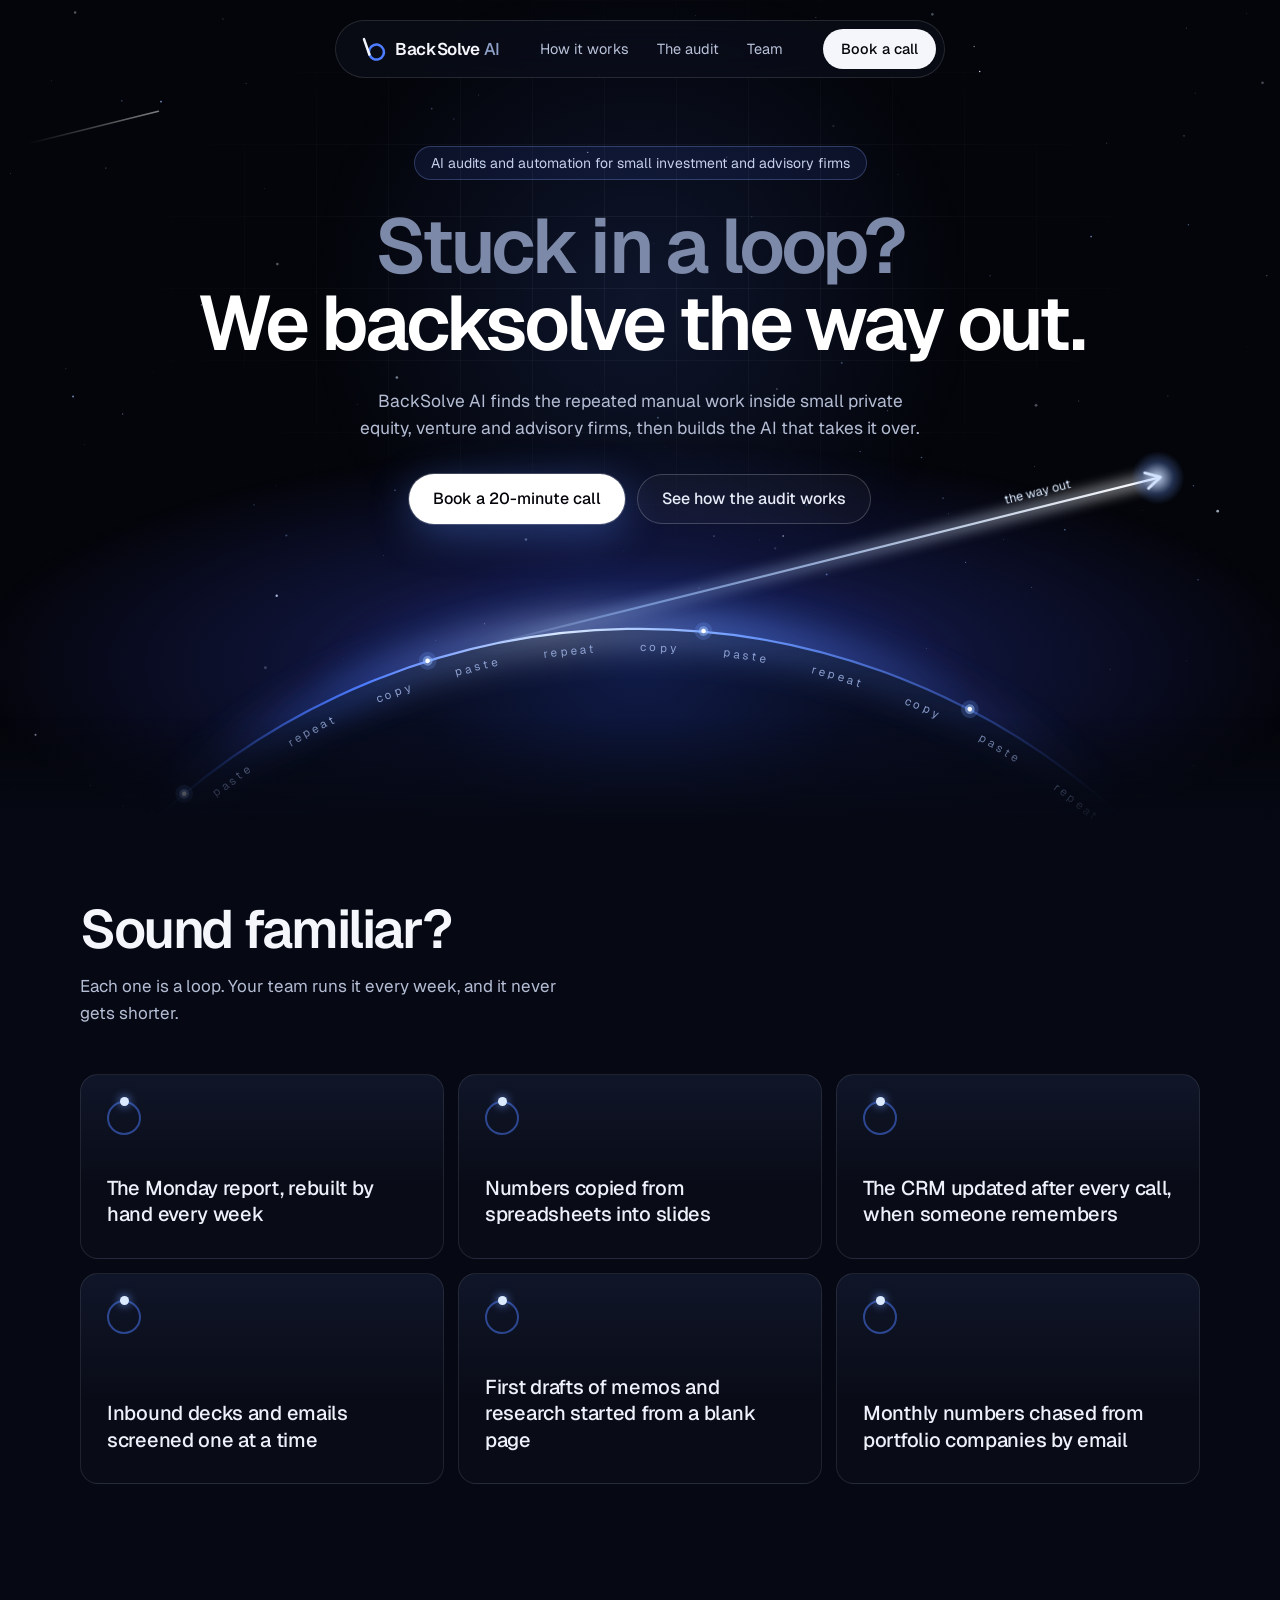
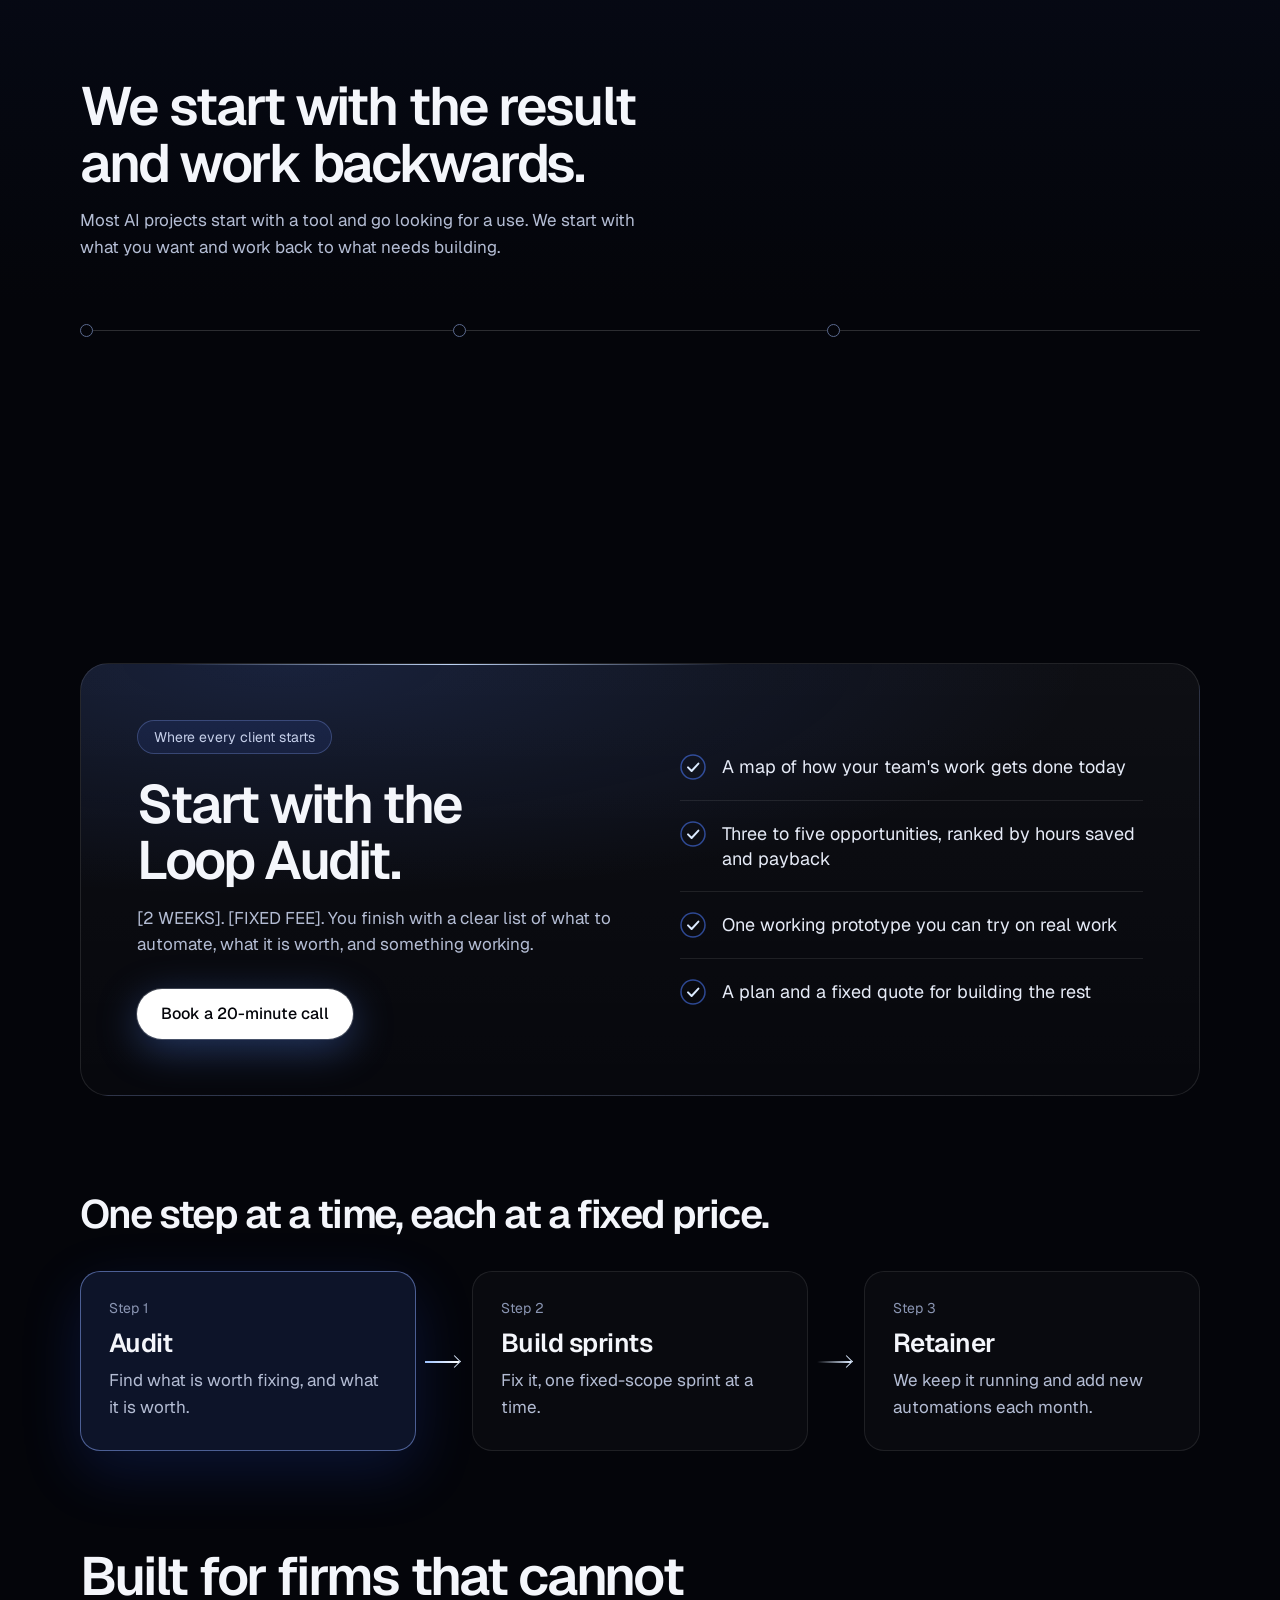
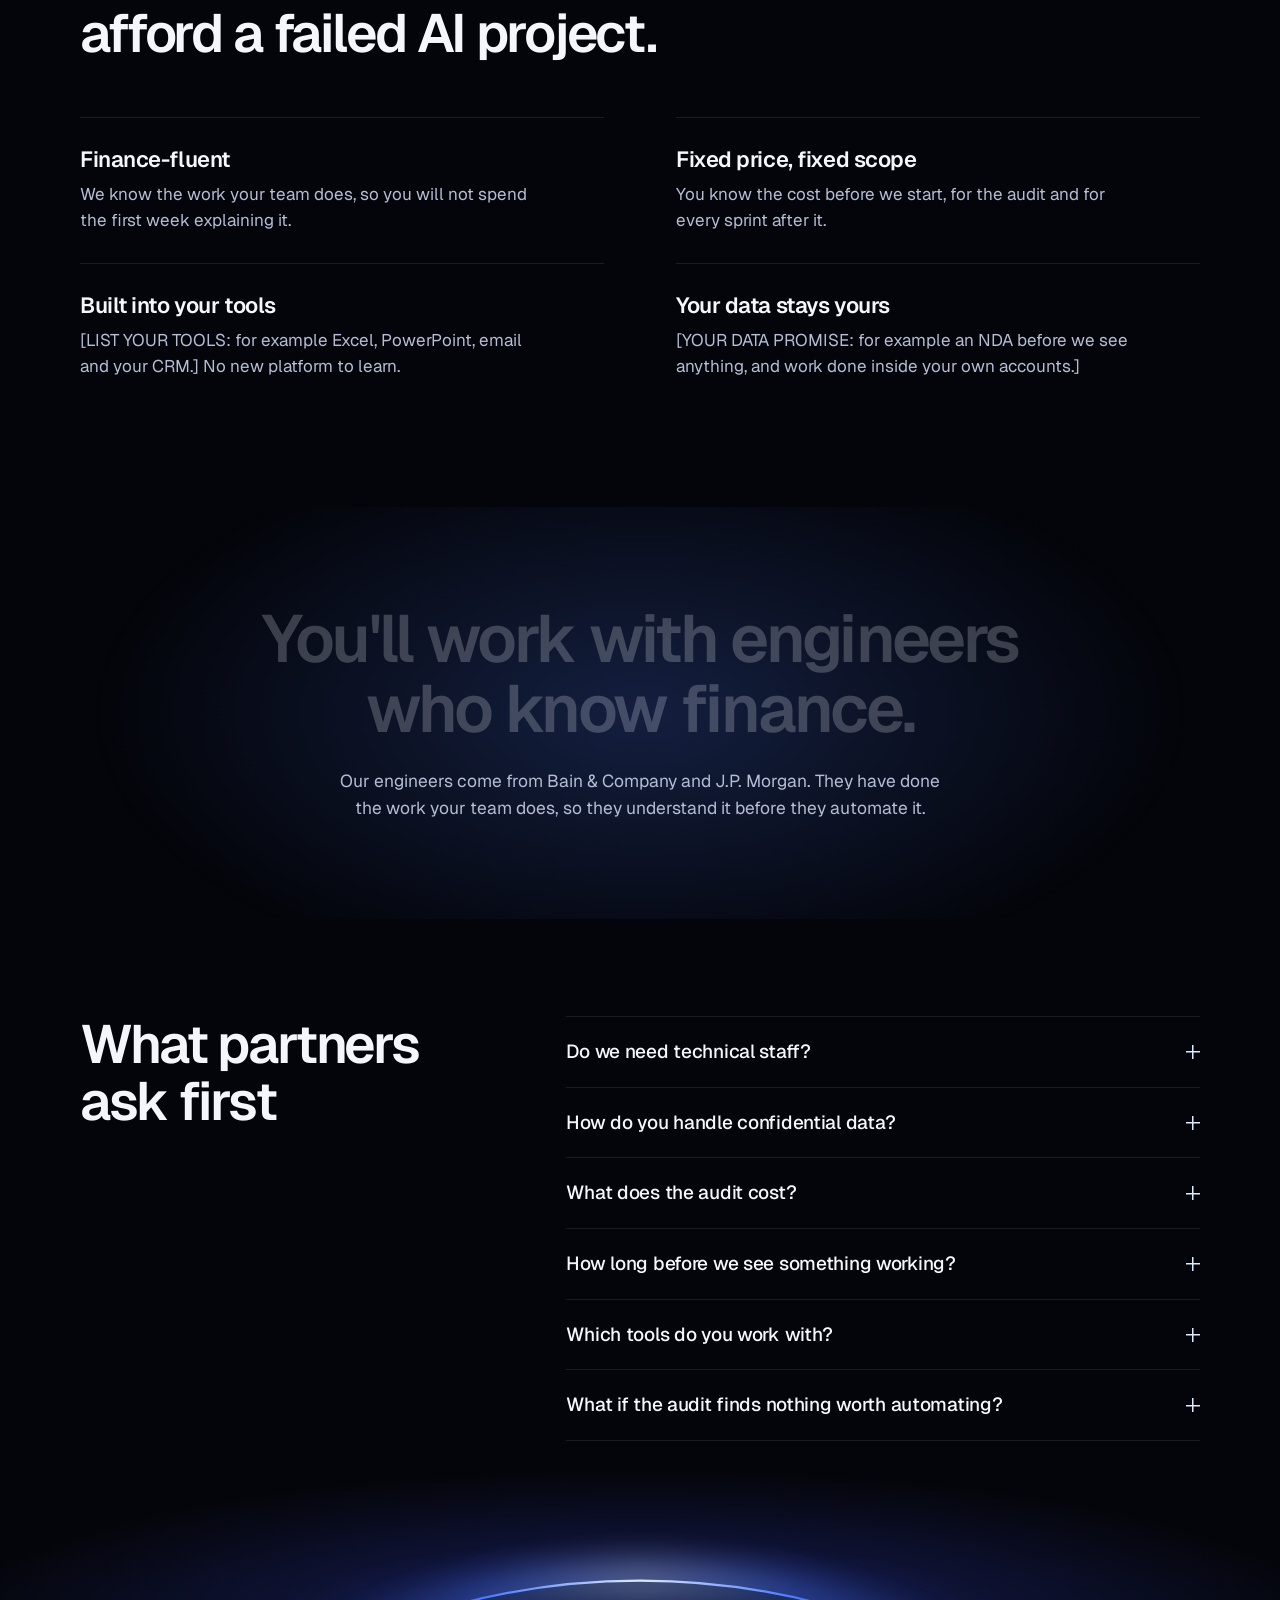
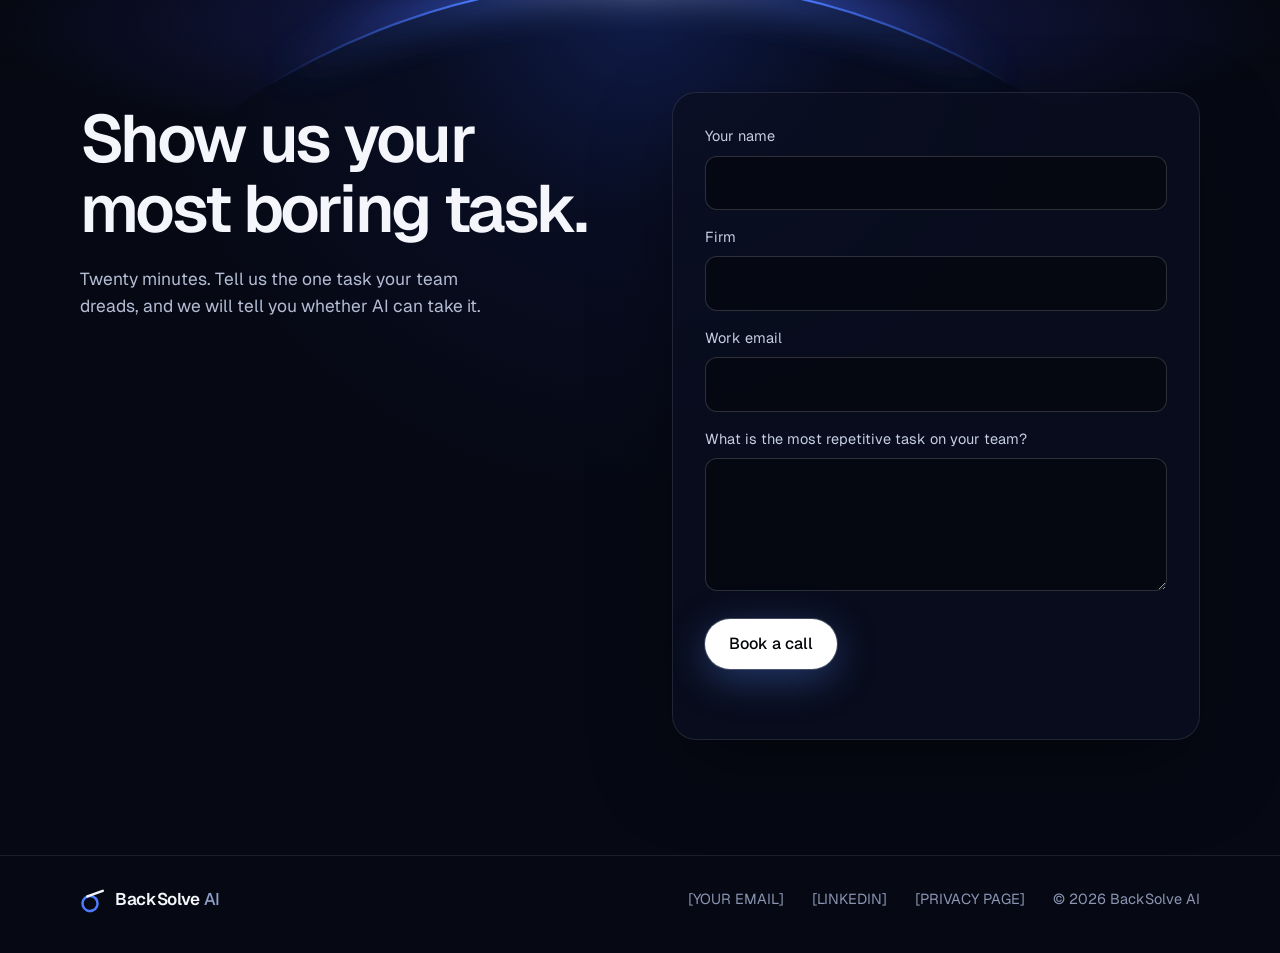
==== index.html @ b3a012b0 "Prepare the site for GitHub Pages - Add .nojekyll so Pages serves the files as they are - Add a noin" ====
<!doctype html>
<html lang="en">
<head>
  <meta charset="utf-8">
  <meta name="viewport" content="width=device-width, initial-scale=1">
  <title>BackSolve AI | AI audits and automation for investment and advisory firms</title>
  <meta name="description" content="BackSolve AI finds the repeated manual work inside small private equity, venture and advisory firms, then builds the AI that takes it over.">
  <meta name="theme-color" content="#04050A">
  <!-- TODO: remove this line at launch. It keeps search engines away while the site still has placeholders. -->
  <meta name="robots" content="noindex">
  <meta property="og:type" content="website">
  <meta property="og:title" content="BackSolve AI">
  <meta property="og:description" content="Stuck in a loop? We backsolve the way out.">
  <link rel="icon" href="assets/favicon.svg" type="image/svg+xml">
  <link rel="preconnect" href="https://fonts.googleapis.com">
  <link rel="preconnect" href="https://fonts.gstatic.com" crossorigin>
  <link href="https://fonts.googleapis.com/css2?family=Geist:wght@400;500;600&display=swap" rel="stylesheet">
  <link rel="stylesheet" href="css/styles.css">
  <script>document.documentElement.classList.add('js');</script>
</head>
<body>
  <a class="skip-link" href="#main">Skip to content</a>

  <div class="progress" aria-hidden="true"><div class="progress__bar" id="progress-bar"></div></div>

  <header class="site-header" id="site-header">
    <nav class="nav" aria-label="Main">
      <a class="brand" href="#top" aria-label="BackSolve AI, back to top">
        <svg class="brand__mark" viewBox="14 8 104 104" width="24" height="24" fill="none" aria-hidden="true" focusable="false"><circle class="brand__ring" pathLength="1" cx="54" cy="74" r="30" stroke-width="10" transform="rotate(-110 54 74)"/><path class="brand__beam" pathLength="1" d="M43.7 45.8 105 23.5" stroke="currentColor" stroke-width="10" stroke-linecap="round"/></svg>
        <span class="brand__name">BackSolve <span class="brand__ai">AI</span></span>
      </a>
      <div class="nav__links">
        <a href="#how">How it works</a>
        <a href="#audit">The audit</a>
        <a href="#team">Team</a>
      </div>
      <a class="nav__cta" href="#book" data-book>Book a call</a>
    </nav>
  </header>

  <main id="main">
    <!-- Hero -->
    <section class="hero" id="top">
      <div class="hero__grid" aria-hidden="true"></div>
      <div class="hero__spot" aria-hidden="true"></div>

      <div class="hero__copy">
        <p class="tag" style="--i:0">AI audits and automation for small investment and advisory firms</p>
        <h1 class="hero__title" style="--i:1">
          <span class="hero__q"><span class="word" style="--w:0"><span class="word__in">Stuck</span></span> <span class="word" style="--w:1"><span class="word__in">in</span></span> <span class="word" style="--w:2"><span class="word__in">a</span></span> <span class="word" style="--w:3"><span class="word__in">loop?</span></span></span>
          <span class="hero__a"><span class="word" style="--w:6"><span class="word__in">We</span></span> <span class="word" style="--w:7"><span class="word__in">backsolve</span></span> <span class="word" style="--w:8"><span class="word__in">the</span></span> <span class="word" style="--w:9"><span class="word__in">way</span></span> <span class="word" style="--w:10"><span class="word__in">out.</span></span></span>
        </h1>
        <p class="lede" style="--i:2">BackSolve AI finds the repeated manual work inside small private equity, venture and advisory firms, then builds the AI that takes it over.</p>
        <div class="cta" style="--i:3">
          <a class="btn btn--light" href="#book" data-book>Book a 20-minute call</a>
          <a class="btn btn--ghost" href="#audit">See how the audit works</a>
        </div>
      </div>

      <!-- The loop (a ring of "copy, paste, repeat") and the way out (the beam).
           All coordinates share one space: ring centre 720,1480, radius 800. -->
      <div class="orbit" id="orbit" aria-hidden="true">
        <svg class="orbit__base" viewBox="0 480 1440 420" focusable="false">
          <defs>
            <radialGradient id="o-planet" cx="720" cy="700" r="560" gradientUnits="userSpaceOnUse">
              <stop offset="0" stop-color="#101C4A"/>
              <stop offset="0.45" stop-color="#080D22"/>
              <stop offset="1" stop-color="#060914"/>
            </radialGradient>
            <linearGradient id="o-rim" x1="169" y1="0" x2="1271" y2="0" gradientUnits="userSpaceOnUse">
              <stop offset="0" stop-color="#3D6BFF" stop-opacity="0"/>
              <stop offset="0.22" stop-color="#4D7CFF"/>
              <stop offset="0.42" stop-color="#DCEBFF"/>
              <stop offset="0.6" stop-color="#6E9BFF"/>
              <stop offset="1" stop-color="#3D6BFF" stop-opacity="0"/>
            </linearGradient>
            <radialGradient id="o-haze" cx="0.5" cy="0.5" r="0.5">
              <stop offset="0" stop-color="#3F6BFF" stop-opacity="0.55"/>
              <stop offset="0.5" stop-color="#3F52FF" stop-opacity="0.18"/>
              <stop offset="1" stop-color="#3F52FF" stop-opacity="0"/>
            </radialGradient>
            <filter id="o-b22" x="-20%" y="-20%" width="140%" height="140%"><feGaussianBlur stdDeviation="22"/></filter>
          </defs>
          <ellipse cx="720" cy="720" rx="760" ry="250" fill="url(#o-haze)"/>
          <circle cx="720" cy="1480" r="800" fill="url(#o-planet)"/>
          <circle cx="720" cy="1480" r="800" fill="none" stroke="url(#o-rim)" stroke-width="16" filter="url(#o-b22)" opacity="0.9"/>
          <circle cx="720" cy="1480" r="800" fill="none" stroke="url(#o-rim)" stroke-width="2.5"/>
        </svg>

        <svg class="orbit__spin" viewBox="-96 664 1632 1632" focusable="false">
          <defs><path id="o-words" d="M720 706a774 774 0 1 1-0.01 0"/></defs>
          <text class="orbit__words" font-size="13" letter-spacing="3.4"><textPath href="#o-words" textLength="4863" lengthAdjust="spacing">copy&#160;&#160;&#160;&#160;&#160;&#160;&#160;paste&#160;&#160;&#160;&#160;&#160;&#160;&#160;repeat&#160;&#160;&#160;&#160;&#160;&#160;&#160;copy&#160;&#160;&#160;&#160;&#160;&#160;&#160;paste&#160;&#160;&#160;&#160;&#160;&#160;&#160;repeat&#160;&#160;&#160;&#160;&#160;&#160;&#160;copy&#160;&#160;&#160;&#160;&#160;&#160;&#160;paste&#160;&#160;&#160;&#160;&#160;&#160;&#160;repeat&#160;&#160;&#160;&#160;&#160;&#160;&#160;copy&#160;&#160;&#160;&#160;&#160;&#160;&#160;paste&#160;&#160;&#160;&#160;&#160;&#160;&#160;repeat&#160;&#160;&#160;&#160;&#160;&#160;&#160;copy&#160;&#160;&#160;&#160;&#160;&#160;&#160;paste&#160;&#160;&#160;&#160;&#160;&#160;&#160;repeat&#160;&#160;&#160;&#160;&#160;&#160;&#160;copy&#160;&#160;&#160;&#160;&#160;&#160;&#160;paste&#160;&#160;&#160;&#160;&#160;&#160;&#160;repeat&#160;&#160;&#160;&#160;&#160;&#160;&#160;copy&#160;&#160;&#160;&#160;&#160;&#160;&#160;paste&#160;&#160;&#160;&#160;&#160;&#160;&#160;repeat&#160;&#160;&#160;&#160;&#160;&#160;&#160;copy&#160;&#160;&#160;&#160;&#160;&#160;&#160;paste&#160;&#160;&#160;&#160;&#160;&#160;&#160;repeat&#160;&#160;&#160;&#160;&#160;&#160;&#160;copy&#160;&#160;&#160;&#160;&#160;&#160;&#160;paste&#160;&#160;&#160;&#160;&#160;&#160;&#160;repeat&#160;&#160;&#160;&#160;&#160;&#160;&#160;copy&#160;&#160;&#160;&#160;&#160;&#160;&#160;paste&#160;&#160;&#160;&#160;&#160;&#160;&#160;repeat&#160;&#160;&#160;&#160;&#160;&#160;&#160;copy&#160;&#160;&#160;&#160;&#160;&#160;&#160;paste&#160;&#160;&#160;&#160;&#160;&#160;&#160;repeat&#160;&#160;&#160;&#160;&#160;&#160;&#160;copy&#160;&#160;&#160;&#160;&#160;&#160;&#160;paste&#160;&#160;&#160;&#160;&#160;&#160;&#160;repeat&#160;&#160;&#160;&#160;&#160;&#160;&#160;copy&#160;&#160;&#160;&#160;&#160;&#160;&#160;paste&#160;&#160;&#160;&#160;&#160;&#160;&#160;repeat&#160;&#160;&#160;&#160;&#160;&#160;&#160;copy&#160;&#160;&#160;&#160;&#160;&#160;&#160;paste&#160;&#160;&#160;&#160;&#160;&#160;&#160;repeat&#160;&#160;&#160;&#160;&#160;&#160;&#160;copy&#160;&#160;&#160;&#160;&#160;&#160;&#160;paste&#160;&#160;&#160;&#160;&#160;&#160;&#160;repeat&#160;&#160;&#160;&#160;&#160;&#160;&#160;copy&#160;&#160;&#160;&#160;&#160;&#160;&#160;paste&#160;&#160;&#160;&#160;&#160;&#160;&#160;repeat&#160;&#160;&#160;&#160;&#160;&#160;&#160;</textPath></text>
          <g class="orbit__beads">
            <g transform="rotate(-17.4 720 1480)"><circle cx="720" cy="680" r="10" fill="#6E9BFF" fill-opacity="0.22"/><circle cx="720" cy="680" r="5.5" fill="#9CC2FF" fill-opacity="0.5"/><circle cx="720" cy="680" r="2.6" fill="#FFFFFF"/></g>
            <g transform="rotate(5.1 720 1480)"><circle cx="720" cy="680" r="10" fill="#6E9BFF" fill-opacity="0.22"/><circle cx="720" cy="680" r="5.5" fill="#9CC2FF" fill-opacity="0.5"/><circle cx="720" cy="680" r="2.6" fill="#FFFFFF"/></g>
            <g transform="rotate(27.6 720 1480)"><circle cx="720" cy="680" r="10" fill="#6E9BFF" fill-opacity="0.22"/><circle cx="720" cy="680" r="5.5" fill="#9CC2FF" fill-opacity="0.5"/><circle cx="720" cy="680" r="2.6" fill="#FFFFFF"/></g>
            <g transform="rotate(50.1 720 1480)"><circle cx="720" cy="680" r="10" fill="#6E9BFF" fill-opacity="0.22"/><circle cx="720" cy="680" r="5.5" fill="#9CC2FF" fill-opacity="0.5"/><circle cx="720" cy="680" r="2.6" fill="#FFFFFF"/></g>
            <g transform="rotate(72.6 720 1480)"><circle cx="720" cy="680" r="10" fill="#6E9BFF" fill-opacity="0.22"/><circle cx="720" cy="680" r="5.5" fill="#9CC2FF" fill-opacity="0.5"/><circle cx="720" cy="680" r="2.6" fill="#FFFFFF"/></g>
            <g transform="rotate(95.1 720 1480)"><circle cx="720" cy="680" r="10" fill="#6E9BFF" fill-opacity="0.22"/><circle cx="720" cy="680" r="5.5" fill="#9CC2FF" fill-opacity="0.5"/><circle cx="720" cy="680" r="2.6" fill="#FFFFFF"/></g>
            <g transform="rotate(117.6 720 1480)"><circle cx="720" cy="680" r="10" fill="#6E9BFF" fill-opacity="0.22"/><circle cx="720" cy="680" r="5.5" fill="#9CC2FF" fill-opacity="0.5"/><circle cx="720" cy="680" r="2.6" fill="#FFFFFF"/></g>
            <g transform="rotate(140.1 720 1480)"><circle cx="720" cy="680" r="10" fill="#6E9BFF" fill-opacity="0.22"/><circle cx="720" cy="680" r="5.5" fill="#9CC2FF" fill-opacity="0.5"/><circle cx="720" cy="680" r="2.6" fill="#FFFFFF"/></g>
            <g transform="rotate(162.6 720 1480)"><circle cx="720" cy="680" r="10" fill="#6E9BFF" fill-opacity="0.22"/><circle cx="720" cy="680" r="5.5" fill="#9CC2FF" fill-opacity="0.5"/><circle cx="720" cy="680" r="2.6" fill="#FFFFFF"/></g>
            <g transform="rotate(185.1 720 1480)"><circle cx="720" cy="680" r="10" fill="#6E9BFF" fill-opacity="0.22"/><circle cx="720" cy="680" r="5.5" fill="#9CC2FF" fill-opacity="0.5"/><circle cx="720" cy="680" r="2.6" fill="#FFFFFF"/></g>
            <g transform="rotate(207.6 720 1480)"><circle cx="720" cy="680" r="10" fill="#6E9BFF" fill-opacity="0.22"/><circle cx="720" cy="680" r="5.5" fill="#9CC2FF" fill-opacity="0.5"/><circle cx="720" cy="680" r="2.6" fill="#FFFFFF"/></g>
            <g transform="rotate(230.1 720 1480)"><circle cx="720" cy="680" r="10" fill="#6E9BFF" fill-opacity="0.22"/><circle cx="720" cy="680" r="5.5" fill="#9CC2FF" fill-opacity="0.5"/><circle cx="720" cy="680" r="2.6" fill="#FFFFFF"/></g>
            <g transform="rotate(252.6 720 1480)"><circle cx="720" cy="680" r="10" fill="#6E9BFF" fill-opacity="0.22"/><circle cx="720" cy="680" r="5.5" fill="#9CC2FF" fill-opacity="0.5"/><circle cx="720" cy="680" r="2.6" fill="#FFFFFF"/></g>
            <g transform="rotate(275.1 720 1480)"><circle cx="720" cy="680" r="10" fill="#6E9BFF" fill-opacity="0.22"/><circle cx="720" cy="680" r="5.5" fill="#9CC2FF" fill-opacity="0.5"/><circle cx="720" cy="680" r="2.6" fill="#FFFFFF"/></g>
            <g transform="rotate(297.6 720 1480)"><circle cx="720" cy="680" r="10" fill="#6E9BFF" fill-opacity="0.22"/><circle cx="720" cy="680" r="5.5" fill="#9CC2FF" fill-opacity="0.5"/><circle cx="720" cy="680" r="2.6" fill="#FFFFFF"/></g>
            <g transform="rotate(320.1 720 1480)"><circle cx="720" cy="680" r="10" fill="#6E9BFF" fill-opacity="0.22"/><circle cx="720" cy="680" r="5.5" fill="#9CC2FF" fill-opacity="0.5"/><circle cx="720" cy="680" r="2.6" fill="#FFFFFF"/></g>
          </g>
        </svg>

        <svg class="orbit__top" viewBox="0 480 1440 420" focusable="false">
          <defs>
            <linearGradient id="o-beam" x1="526.5" y1="703.8" x2="1302.5" y2="510.2" gradientUnits="userSpaceOnUse">
              <stop offset="0" stop-color="#BFDCFF" stop-opacity="0"/>
              <stop offset="0.25" stop-color="#9CC2FF" stop-opacity="0.55"/>
              <stop offset="1" stop-color="#FFFFFF"/>
            </linearGradient>
            <linearGradient id="o-fade" x1="0" y1="780" x2="0" y2="900" gradientUnits="userSpaceOnUse">
              <stop offset="0" stop-color="#060914" stop-opacity="0"/>
              <stop offset="1" stop-color="#060914"/>
            </linearGradient>
            <filter id="o-b8" x="-10%" y="-60%" width="120%" height="220%"><feGaussianBlur stdDeviation="8"/></filter>
          </defs>
          <line class="orbit__beam" pathLength="100" x1="526.5" y1="703.8" x2="1302.5" y2="510.2" stroke="url(#o-beam)" stroke-width="9" filter="url(#o-b8)" opacity="0.8"/>
          <line class="orbit__beam" pathLength="100" x1="526.5" y1="703.8" x2="1302.5" y2="510.2" stroke="url(#o-beam)" stroke-width="2.5" stroke-linecap="round"/>
          <g class="orbit__head" transform="translate(1302.5 510.2) rotate(-14)">
            <path d="M-13 -9 L3 0 L-13 9" fill="none" stroke="#FFFFFF" stroke-width="3" stroke-linecap="round" stroke-linejoin="round"/>
          </g>
          <text class="orbit__label" transform="translate(1168 531) rotate(-14)" font-size="14" text-anchor="middle">the way out</text>
          <rect x="-2000" y="780" width="5440" height="121" fill="url(#o-fade)"/>
        </svg>

        <div class="orbit__flare"></div>
        <div class="orbit__spark"></div>
      </div>
    </section>

    <!-- The loops -->
    <section class="section loops" id="loops">
      <div class="wrap">
        <div data-reveal>
          <h2 class="h2">Sound familiar?</h2>
          <p class="sub">Each one is a loop. Your team runs it every week, and it never gets shorter.</p>
        </div>
        <ul class="cards" data-stagger>
          <li class="card"><span class="loopicon" aria-hidden="true"></span><p>The Monday report, rebuilt by hand every week</p></li>
          <li class="card"><span class="loopicon" aria-hidden="true"></span><p>Numbers copied from spreadsheets into slides</p></li>
          <li class="card"><span class="loopicon" aria-hidden="true"></span><p>The CRM updated after every call, when someone remembers</p></li>
          <li class="card"><span class="loopicon" aria-hidden="true"></span><p>Inbound decks and emails screened one at a time</p></li>
          <li class="card"><span class="loopicon" aria-hidden="true"></span><p>First drafts of memos and research started from a blank page</p></li>
          <li class="card"><span class="loopicon" aria-hidden="true"></span><p>Monthly numbers chased from portfolio companies by email</p></li>
        </ul>
      </div>
    </section>

    <!-- How we backsolve -->
    <section class="section how" id="how">
      <div class="wrap">
        <div data-reveal>
          <h2 class="h2 h2--wide">We start with the result and work backwards.</h2>
          <p class="sub">Most AI projects start with a tool and go looking for a use. We start with what you want and work back to what needs building.</p>
        </div>
        <ol class="track" data-track>
          <li class="track__step" style="--i:0">
            <span class="track__node" aria-hidden="true"></span>
            <span class="track__num" aria-hidden="true">1</span>
            <h3 class="h3">Name the result</h3>
            <p>Tell us what done looks like. For example: reports out by 9am Monday, and nobody touched them.</p>
          </li>
          <li class="track__step" style="--i:1">
            <span class="track__node" aria-hidden="true"></span>
            <span class="track__num" aria-hidden="true">2</span>
            <h3 class="h3">Find the loops</h3>
            <p>We map how the work gets done today and rank where AI saves the most time.</p>
          </li>
          <li class="track__step" style="--i:2">
            <span class="track__node" aria-hidden="true"></span>
            <span class="track__num" aria-hidden="true">3</span>
            <h3 class="h3">Build the way out</h3>
            <p>We build it in short, fixed-scope sprints, inside the tools you already use.</p>
          </li>
        </ol>
      </div>
    </section>

    <!-- The Loop Audit -->
    <section class="section audit" id="audit">
      <div class="wrap">
        <div class="panel" data-reveal>
          <div class="panel__main">
            <p class="tag">Where every client starts</p>
            <h2 class="h2">Start with the Loop Audit.</h2>
            <!-- TODO: replace the bracketed items with your real audit length and price -->
            <p class="sub">[2 WEEKS]. [FIXED FEE]. You finish with a clear list of what to automate, what it is worth, and something working.</p>
            <a class="btn btn--light" href="#book" data-book>Book a 20-minute call</a>
          </div>
          <ul class="checklist" data-stagger>
            <li><svg viewBox="0 0 26 26" fill="none" aria-hidden="true"><circle cx="13" cy="13" r="12" stroke="#4D7CFF" stroke-opacity="0.55" stroke-width="1.5"/><path pathLength="1" d="M8 13.4 11.6 17 18.4 9.6" stroke="#DCEBFF" stroke-width="2" stroke-linecap="round" stroke-linejoin="round"/></svg><span>A map of how your team's work gets done today</span></li>
            <li><svg viewBox="0 0 26 26" fill="none" aria-hidden="true"><circle cx="13" cy="13" r="12" stroke="#4D7CFF" stroke-opacity="0.55" stroke-width="1.5"/><path pathLength="1" d="M8 13.4 11.6 17 18.4 9.6" stroke="#DCEBFF" stroke-width="2" stroke-linecap="round" stroke-linejoin="round"/></svg><span>Three to five opportunities, ranked by hours saved and payback</span></li>
            <li><svg viewBox="0 0 26 26" fill="none" aria-hidden="true"><circle cx="13" cy="13" r="12" stroke="#4D7CFF" stroke-opacity="0.55" stroke-width="1.5"/><path pathLength="1" d="M8 13.4 11.6 17 18.4 9.6" stroke="#DCEBFF" stroke-width="2" stroke-linecap="round" stroke-linejoin="round"/></svg><span>One working prototype you can try on real work</span></li>
            <li><svg viewBox="0 0 26 26" fill="none" aria-hidden="true"><circle cx="13" cy="13" r="12" stroke="#4D7CFF" stroke-opacity="0.55" stroke-width="1.5"/><path pathLength="1" d="M8 13.4 11.6 17 18.4 9.6" stroke="#DCEBFF" stroke-width="2" stroke-linecap="round" stroke-linejoin="round"/></svg><span>A plan and a fixed quote for building the rest</span></li>
          </ul>
        </div>
      </div>
    </section>

    <!-- After the audit -->
    <section class="section after">
      <div class="wrap">
        <div data-reveal>
          <h2 class="h2 h2--small">One step at a time, each at a fixed price.</h2>
        </div>
        <ol class="path" data-stagger>
          <li class="path__item"><p class="path__step">Step 1</p><h3 class="h3">Audit</h3><p>Find what is worth fixing, and what it is worth.</p></li>
          <li class="path__item"><p class="path__step">Step 2</p><h3 class="h3">Build sprints</h3><p>Fix it, one fixed-scope sprint at a time.</p></li>
          <li class="path__item path__item--last"><p class="path__step">Step 3</p><h3 class="h3">Retainer</h3><p>We keep it running and add new automations each month.</p></li>
        </ol>
      </div>
    </section>

    <!-- Why BackSolve AI -->
    <section class="section why">
      <div class="wrap">
        <div data-reveal>
          <h2 class="h2 h2--wide">Built for firms that cannot afford a failed AI project.</h2>
        </div>
        <ul class="reasons" data-stagger>
          <li><h3 class="h3">Finance-fluent</h3><p>We know the work your team does, so you will not spend the first week explaining it.</p></li>
          <li><h3 class="h3">Fixed price, fixed scope</h3><p>You know the cost before we start, for the audit and for every sprint after it.</p></li>
          <!-- TODO: list the tools you really work in -->
          <li><h3 class="h3">Built into your tools</h3><p>[LIST YOUR TOOLS: for example Excel, PowerPoint, email and your CRM.] No new platform to learn.</p></li>
          <!-- TODO: only promise what you will actually do -->
          <li><h3 class="h3">Your data stays yours</h3><p>[YOUR DATA PROMISE: for example an NDA before we see anything, and work done inside your own accounts.]</p></li>
        </ul>
      </div>
    </section>

    <!-- Team -->
    <section class="section team" id="team">
      <div class="wrap team__inner" data-reveal>
        <h2 class="h2 h2--big">You'll work with engineers who know finance.</h2>
        <!-- Keep this line only if it is true of the people who will do the work -->
        <p class="lede">Our engineers come from Bain &amp; Company and J.P. Morgan. They have done the work your team does, so they understand it before they automate it.</p>
      </div>
    </section>

    <!-- FAQ -->
    <section class="section questions">
      <div class="wrap questions__grid">
        <div data-reveal>
          <h2 class="h2">What partners ask first</h2>
        </div>
        <div class="faq" data-stagger>
          <details class="faq__item">
            <summary>Do we need technical staff?</summary>
            <p>No. We work with the people who do the task today and build inside the tools they already use. During the audit we need about [TIME PER WEEK] from someone on your team.</p>
          </details>
          <details class="faq__item">
            <summary>How do you handle confidential data?</summary>
            <p>[YOUR DATA POLICY: say exactly what you sign, where the work is done, and what never leaves the client's systems.]</p>
          </details>
          <details class="faq__item">
            <summary>What does the audit cost?</summary>
            <p>A fixed fee of [YOUR PRICE], agreed before we start. Build sprints are quoted separately, also at a fixed price.</p>
          </details>
          <details class="faq__item">
            <summary>How long before we see something working?</summary>
            <p>The audit takes [2 WEEKS] and ends with a working prototype you can try on real work.</p>
          </details>
          <details class="faq__item">
            <summary>Which tools do you work with?</summary>
            <p>[LIST THE TOOLS YOU SUPPORT.]</p>
          </details>
          <details class="faq__item">
            <summary>What if the audit finds nothing worth automating?</summary>
            <p>Then we tell you so. You keep the workflow map and our reasoning, and you do not spend money building something that would not pay back.</p>
          </details>
        </div>
      </div>
    </section>

    <!-- Book a call -->
    <section class="book" id="book">
      <div class="horizon" aria-hidden="true">
        <svg viewBox="0 550 1440 270" focusable="false">
          <defs>
            <radialGradient id="h-planet" cx="720" cy="700" r="560" gradientUnits="userSpaceOnUse">
              <stop offset="0" stop-color="#101C4A"/>
              <stop offset="0.45" stop-color="#080D22"/>
              <stop offset="1" stop-color="#060914"/>
            </radialGradient>
            <linearGradient id="h-rim" x1="300" y1="0" x2="1140" y2="0" gradientUnits="userSpaceOnUse">
              <stop offset="0" stop-color="#3D6BFF" stop-opacity="0"/>
              <stop offset="0.3" stop-color="#4D7CFF"/>
              <stop offset="0.5" stop-color="#DCEBFF"/>
              <stop offset="0.7" stop-color="#4D7CFF"/>
              <stop offset="1" stop-color="#3D6BFF" stop-opacity="0"/>
            </linearGradient>
            <radialGradient id="h-haze" cx="0.5" cy="0.5" r="0.5">
              <stop offset="0" stop-color="#3F6BFF" stop-opacity="0.5"/>
              <stop offset="0.5" stop-color="#3F52FF" stop-opacity="0.16"/>
              <stop offset="1" stop-color="#3F52FF" stop-opacity="0"/>
            </radialGradient>
            <filter id="h-b22" x="-20%" y="-20%" width="140%" height="140%"><feGaussianBlur stdDeviation="22"/></filter>
          </defs>
          <ellipse cx="720" cy="715" rx="760" ry="160" fill="url(#h-haze)"/>
          <circle cx="720" cy="1480" r="800" fill="url(#h-planet)"/>
          <circle cx="720" cy="1480" r="800" fill="none" stroke="url(#h-rim)" stroke-width="16" filter="url(#h-b22)" opacity="0.9"/>
          <circle cx="720" cy="1480" r="800" fill="none" stroke="url(#h-rim)" stroke-width="2.5"/>
        </svg>
      </div>
      <div class="wrap split">
        <div data-reveal>
          <h2 class="h2 h2--big">Show us your most boring task.</h2>
          <p class="lede">Twenty minutes. Tell us the one task your team dreads, and we will tell you whether AI can take it.</p>
        </div>
        <form class="form" id="book-form" data-reveal novalidate>
          <div class="field">
            <label for="f-name">Your name</label>
            <input id="f-name" name="name" type="text" autocomplete="name" required>
          </div>
          <div class="field">
            <label for="f-firm">Firm</label>
            <input id="f-firm" name="firm" type="text" autocomplete="organization">
          </div>
          <div class="field">
            <label for="f-email">Work email</label>
            <input id="f-email" name="email" type="email" autocomplete="email" required>
          </div>
          <div class="field">
            <label for="f-task">What is the most repetitive task on your team?</label>
            <textarea id="f-task" name="task" rows="4"></textarea>
          </div>
          <button class="btn btn--light" type="submit">Book a call</button>
          <p class="form__status" id="form-status" role="status" aria-live="polite"></p>
        </form>
      </div>
    </section>
  </main>

  <footer class="site-footer">
    <div class="wrap site-footer__inner">
      <p class="brand">
        <svg class="brand__mark" viewBox="14 8 104 104" width="24" height="24" fill="none" aria-hidden="true" focusable="false"><circle class="brand__ring" pathLength="1" cx="54" cy="74" r="30" stroke-width="10" transform="rotate(-110 54 74)"/><path class="brand__beam" pathLength="1" d="M43.7 45.8 105 23.5" stroke="currentColor" stroke-width="10" stroke-linecap="round"/></svg>
        <span class="brand__name">BackSolve <span class="brand__ai">AI</span></span>
      </p>
      <!-- TODO: replace the bracketed items with real links -->
      <ul class="site-footer__links">
        <li>[YOUR EMAIL]</li>
        <li>[LINKEDIN]</li>
        <li>[PRIVACY PAGE]</li>
        <li>© <span id="year">2026</span> BackSolve AI</li>
      </ul>
    </div>
  </footer>

  <script src="js/main.js" defer></script>
</body>
</html>
---- css/styles.css ----
/* BackSolve AI — site styles ("Orbit" design)
   Tokens first, then base, components, sections, motion, responsive. */

:root {
  --bg: #04050A;            /* page: open space */
  --bg-deep: #060914;       /* inside the ring */
  --text: #F4F6FB;
  --body: #B4BDD4;
  --muted: #8A95B2;
  --dim: #7C89A8;           /* the question half of the headline */
  --line: rgba(255, 255, 255, 0.09);
  --line-strong: rgba(255, 255, 255, 0.16);
  --blue: #4D7CFF;
  --blue-soft: #6E9BFF;
  --sky: #9CC2FF;
  --ice: #DCEBFF;
  --font: 'Geist', 'Geist Sans', system-ui, -apple-system, 'Segoe UI', Roboto, sans-serif;
  --wrap: 1120px;
  --ease: cubic-bezier(0.2, 0.7, 0.2, 1);
}

/* ---------- Base ---------- */

*, *::before, *::after { box-sizing: border-box; }
html { scroll-padding-top: 96px; -webkit-text-size-adjust: 100%; }
body { margin: 0; background: var(--bg); color: var(--text); font-family: var(--font); font-size: 17px; line-height: 1.55; -webkit-font-smoothing: antialiased; -moz-osx-font-smoothing: grayscale; }
h1, h2, h3, p, ul, ol { margin: 0; }
ul, ol { padding: 0; list-style: none; }
a { color: inherit; text-decoration: none; }
svg { display: block; }
:focus-visible { outline: 2px solid var(--sky); outline-offset: 3px; border-radius: 6px; }

.wrap { width: min(100% - 48px, var(--wrap)); margin-inline: auto; }

.skip-link { position: fixed; z-index: 100; left: 16px; top: -60px; padding: 10px 16px; border-radius: 10px; background: #FFFFFF; color: #04050A; font-weight: 500; transition: top 0.2s; }
.skip-link:focus { top: 16px; }

.progress { position: fixed; z-index: 60; inset: 0 0 auto 0; height: 2px; pointer-events: none; }
.progress__bar { height: 100%; background: linear-gradient(90deg, var(--blue), var(--ice)); transform: scaleX(0); transform-origin: 0 50%; }

/* ---------- Type ---------- */

.h2 { font-size: clamp(34px, 4.2vw, 56px); line-height: 1.05; font-weight: 600; letter-spacing: -0.04em; text-wrap: balance; max-width: 640px; }
.h2--wide { max-width: 820px; }
.h2--small { font-size: clamp(28px, 3.1vw, 40px); max-width: none; }
.h2--big { font-size: clamp(38px, 5.2vw, 72px); max-width: 900px; }
.h3 { font-size: 22px; line-height: 1.2; font-weight: 600; letter-spacing: -0.02em; }
.sub { margin-top: 16px; max-width: 560px; text-wrap: pretty; font-size: clamp(17px, 1.32vw, 19px); line-height: 1.55; color: var(--body); }
.lede { max-width: 640px; font-size: clamp(17px, 1.36vw, 20px); line-height: 1.55; color: var(--body); text-wrap: balance; }
.tag { display: inline-block; font-size: 14px; line-height: 1.3; color: #C6D0EA; padding: 7px 16px; border-radius: 999px; border: 1px solid rgba(140, 170, 255, 0.28); background: rgba(70, 110, 255, 0.10); }

/* ---------- Buttons ---------- */

.btn { display: inline-flex; align-items: center; justify-content: center; height: 50px; padding: 0 24px; border: 0; border-radius: 999px; font-family: inherit; font-size: 16px; font-weight: 500; line-height: 1; cursor: pointer; transform: translate(var(--bx, 0px), var(--by, 0px)); transition: transform 0.25s var(--ease), box-shadow 0.25s, background 0.25s; }
.btn--light { background: #FFFFFF; color: #04050A; box-shadow: 0 0 0 1px rgba(255, 255, 255, 0.2), 0 10px 40px rgba(90, 140, 255, 0.35); }
.btn--light:hover { transform: translate(var(--bx, 0px), calc(var(--by, 0px) - 2px)); box-shadow: 0 0 0 1px rgba(255, 255, 255, 0.3), 0 16px 54px rgba(90, 140, 255, 0.6); }
.btn--ghost { border: 1px solid rgba(255, 255, 255, 0.2); color: #E6EBF7; background: rgba(255, 255, 255, 0.03); }
.btn--ghost:hover { background: rgba(255, 255, 255, 0.09); }

/* ---------- Header ---------- */

.site-header { position: fixed; z-index: 50; top: 20px; left: 0; right: 0; display: flex; justify-content: center; padding: 0 16px; pointer-events: none; }
.nav { pointer-events: auto; display: flex; align-items: center; gap: 40px; padding: 8px 8px 8px 24px; border: 1px solid rgba(255, 255, 255, 0.12); border-radius: 999px; background: rgba(12, 15, 28, 0.6); -webkit-backdrop-filter: blur(14px) saturate(140%); backdrop-filter: blur(14px) saturate(140%); transition: background 0.3s, border-color 0.3s, box-shadow 0.3s; }
.site-header.is-scrolled .nav { background: rgba(8, 10, 20, 0.84); border-color: rgba(255, 255, 255, 0.16); box-shadow: 0 12px 40px rgba(0, 0, 0, 0.5); }
.brand { display: inline-flex; align-items: center; gap: 9px; font-weight: 600; font-size: 17px; letter-spacing: -0.02em; color: var(--text); white-space: nowrap; }
.brand__ai { color: #8FA0C8; font-weight: 500; }
/* The mark: the loop (ring) and the way out (the line leaving it). */
.brand__mark { flex: none; width: 26px; height: 26px; overflow: visible; }
.brand__ring { stroke: var(--blue); }
.nav__links { display: flex; gap: 28px; font-size: 14.5px; color: #B9C2D9; white-space: nowrap; }
.nav__links a { transition: color 0.2s; }
.nav__links a:hover, .nav__links a[aria-current='true'] { color: #FFFFFF; }
.nav__cta { font-size: 14.5px; font-weight: 500; padding: 9px 18px; border-radius: 999px; background: #F4F6FB; color: #04050A; white-space: nowrap; transform: translate(var(--bx, 0px), var(--by, 0px)); transition: background 0.2s, transform 0.25s var(--ease); }
.nav__cta:hover { background: #FFFFFF; }

/* ---------- Hero ---------- */

.hero { position: relative; isolation: isolate; overflow: hidden; overflow: clip; text-align: center; background: var(--bg); }
.hero__stars { position: absolute; inset: 0; width: 100%; height: 100%; pointer-events: none; }
.hero__grid { position: absolute; inset: 0 0 auto 0; height: 760px; background-image: linear-gradient(rgba(255, 255, 255, 0.05) 1px, transparent 1px), linear-gradient(90deg, rgba(255, 255, 255, 0.05) 1px, transparent 1px); background-size: 72px 72px; background-position: 50% 0; -webkit-mask-image: radial-gradient(ellipse 62% 58% at 50% 34%, #000 10%, transparent 72%); mask-image: radial-gradient(ellipse 62% 58% at 50% 34%, #000 10%, transparent 72%); }
.hero__spot { position: absolute; left: 50%; top: 300px; width: 760px; height: 760px; margin: -380px 0 0 -380px; border-radius: 50%; background: radial-gradient(circle, rgba(77, 124, 255, 0.14), transparent 62%); transform: translate3d(var(--px, 0px), var(--py, 0px), 0); transition: transform 0.6s var(--ease); pointer-events: none; }

.hero__copy { position: relative; z-index: 3; padding: clamp(128px, 11.4vw, 200px) 24px 0; }
.hero__title { margin: 28px auto 0; font-size: clamp(42px, 6vw, 100px); line-height: 1; font-weight: 600; letter-spacing: -0.048em; }
.hero__q, .hero__a { display: block; text-wrap: balance; }
.word, .word__in { display: inline-block; }
.hero__q { color: var(--dim); }
.hero__a { color: #FFFFFF; }
.hero .lede { margin: 26px auto 0; }
.cta { margin-top: 32px; display: flex; flex-wrap: wrap; gap: 12px; justify-content: center; }

/* The ring and the beam. Three stacked layers that share one coordinate space. */
.orbit { position: relative; z-index: 2; left: 50%; width: max(100%, 1100px); aspect-ratio: 1440 / 420; margin-top: -5.7vw; transform: translateX(-50%); pointer-events: none; }
.orbit svg { position: absolute; overflow: visible; }
.orbit__base, .orbit__top { inset: 0; width: 100%; height: 100%; }
.orbit__spin { left: -6.6667%; top: 43.8095%; width: 113.3333%; height: auto; aspect-ratio: 1; }
.orbit__words { fill: #9FB4E6; fill-opacity: 0.85; font-family: var(--font); }
.orbit__label { fill: var(--ice); font-family: var(--font); }
.orbit__flare { position: absolute; left: 90.4514%; top: 7.1905%; width: 4.4%; aspect-ratio: 1; border-radius: 50%; background: radial-gradient(circle, rgba(200, 222, 255, 0.85), rgba(110, 155, 255, 0.28) 40%, transparent 68%); transform: translate(-50%, -50%); }
.orbit__spark { position: absolute; left: 36.5625%; top: 53.2857%; width: 6.25%; height: 3px; margin-top: -1.5px; border-radius: 3px; background: linear-gradient(90deg, rgba(156, 194, 255, 0), #FFFFFF); box-shadow: 0 0 12px rgba(156, 194, 255, 0.9); transform-origin: 0 50%; transform: rotate(-14.01deg) translateX(0); opacity: 0; }

/* ---------- Sections ---------- */

.section { position: relative; padding: clamp(64px, 7.6vw, 110px) 0; }

/* The loops */
.loops { background: var(--bg-deep); padding-top: clamp(48px, 6vw, 96px); }
.cards { margin-top: 48px; display: grid; grid-template-columns: repeat(3, 1fr); gap: 14px; }
.card { position: relative; overflow: hidden; display: flex; flex-direction: column; justify-content: space-between; gap: 40px; min-height: 176px; padding: 26px 26px 30px; border-radius: 18px; border: 1px solid var(--line); background: linear-gradient(180deg, rgba(120, 150, 255, 0.09), rgba(255, 255, 255, 0.015) 60%); transition: border-color 0.3s, transform 0.3s var(--ease); }
.card::before { content: ''; position: absolute; inset: 0; background: radial-gradient(260px circle at var(--mx, 50%) var(--my, 0%), rgba(110, 155, 255, 0.22), transparent 70%); opacity: 0; transition: opacity 0.3s; pointer-events: none; }
.card:hover { border-color: rgba(140, 170, 255, 0.4); transform: perspective(900px) rotateX(var(--rx, 0deg)) rotateY(var(--ry, 0deg)) translateY(-3px); }
.card:hover::before { opacity: 1; }
.card p { position: relative; font-size: 20px; line-height: 1.32; font-weight: 500; letter-spacing: -0.015em; color: #EEF1F9; }
.loopicon { position: relative; flex: none; width: 34px; height: 34px; border-radius: 50%; border: 2px solid rgba(77, 124, 255, 0.5); }
.loopicon::after { content: ''; position: absolute; left: 50%; top: -5.5px; width: 9px; height: 9px; margin-left: -4.5px; border-radius: 50%; background: var(--ice); box-shadow: 0 0 10px rgba(110, 155, 255, 0.95); }

/* How we backsolve */
.how { background: linear-gradient(var(--bg-deep), var(--bg) 320px); }
.track { position: relative; margin-top: 64px; display: grid; grid-template-columns: repeat(3, 1fr); }
.track::before, .track::after { content: ''; position: absolute; left: 0; right: 0; top: 6px; height: 1px; }
.track::before { background: var(--line-strong); }
.track::after { background: linear-gradient(90deg, var(--blue), var(--ice)); box-shadow: 0 0 12px rgba(110, 155, 255, 0.8); transform-origin: 0 50%; }
.track__head { position: absolute; z-index: 2; left: calc(var(--t, 0) * 100%); top: 6px; width: 11px; height: 11px; margin: -5px 0 0 -5.5px; border-radius: 50%; background: #FFFFFF; box-shadow: 0 0 0 4px rgba(110, 155, 255, 0.25), 0 0 22px 6px rgba(110, 155, 255, 0.8); opacity: 0; transition: opacity 0.3s; pointer-events: none; }
.track__step { position: relative; padding: 44px 40px 0 0; }
.track__node { position: absolute; z-index: 1; left: 0; top: 0; width: 13px; height: 13px; border-radius: 50%; background: var(--ice); border: 1.5px solid var(--ice); box-shadow: 0 0 0 5px rgba(77, 124, 255, 0.18), 0 0 18px rgba(110, 155, 255, 0.9); }
.track__num { display: block; font-size: 64px; line-height: 1; font-weight: 500; letter-spacing: -0.04em; color: var(--blue-soft); background: linear-gradient(180deg, #B9D4FF, rgba(77, 124, 255, 0.35)); -webkit-background-clip: text; background-clip: text; -webkit-text-fill-color: transparent; }
.track__step .h3 { margin-top: 18px; }
.track__step p { margin-top: 10px; max-width: 320px; color: var(--body); }

/* The Loop Audit */
.audit { padding-top: 0; }
.panel { position: relative; overflow: hidden; display: grid; grid-template-columns: 1.05fr 1fr; gap: 56px; padding: 56px; border-radius: 28px; border: 1px solid rgba(255, 255, 255, 0.1); background: radial-gradient(120% 90% at 18% 0%, rgba(77, 124, 255, 0.17), transparent 60%), linear-gradient(180deg, rgba(255, 255, 255, 0.045), rgba(255, 255, 255, 0.015)); }
.panel::before { content: ''; position: absolute; left: 8%; right: 42%; top: 0; height: 1px; background: linear-gradient(90deg, transparent, rgba(200, 222, 255, 0.95), transparent); }
.panel__main .h2 { margin-top: 22px; }
.panel__main .btn { margin-top: 32px; }
.checklist { align-self: center; }
.checklist li { display: flex; align-items: flex-start; gap: 16px; padding: 20px 0; border-top: 1px solid var(--line); font-size: 18px; line-height: 1.4; color: #E6EBF7; }
.checklist li:first-child { border-top: 0; }
.checklist svg { flex: none; width: 26px; height: 26px; }

/* After the audit */
.after { padding-top: 0; }
.path { margin-top: 36px; display: grid; grid-template-columns: repeat(3, 1fr); gap: 56px; }
.path__item { position: relative; padding: 26px 28px 30px; border-radius: 20px; border: 1px solid var(--line); background: rgba(255, 255, 255, 0.025); }
.path__item:not(:last-child)::before { content: ''; position: absolute; left: calc(100% + 10px); top: 50%; width: 34px; height: 1.5px; background: linear-gradient(90deg, rgba(156, 194, 255, 0), var(--ice)); }
.path__item:not(:last-child)::after { content: ''; position: absolute; left: calc(100% + 35px); top: 50%; width: 9px; height: 9px; margin-top: -4px; border-top: 1.5px solid var(--ice); border-right: 1.5px solid var(--ice); transform: rotate(45deg); }
.path__item--last { border-color: rgba(140, 170, 255, 0.45); background: radial-gradient(120% 120% at 50% 0%, rgba(77, 124, 255, 0.2), rgba(255, 255, 255, 0.02) 70%); box-shadow: 0 20px 60px rgba(40, 80, 220, 0.18); }
.path--live .path__item--last:not(.is-active) { border-color: var(--line); background: rgba(255, 255, 255, 0.025); box-shadow: none; }
.path__item.is-active { border-color: rgba(140, 170, 255, 0.5); background: rgba(77, 124, 255, 0.13); box-shadow: 0 20px 60px rgba(40, 80, 220, 0.2); }
.path__item.is-active::before { background: linear-gradient(90deg, var(--sky), #FFFFFF); }
.path__step { font-size: 14px; color: var(--muted); }
.path__item .h3 { margin-top: 8px; font-size: 26px; }
.path__item p:last-child { margin-top: 8px; color: var(--body); }

/* Why BackSolve AI */
.why { padding-top: 0; }
.reasons { margin-top: 56px; display: grid; grid-template-columns: repeat(2, 1fr); column-gap: 72px; }
.reasons li { padding: 28px 0 30px; border-top: 1px solid var(--line); }
.reasons p { margin-top: 8px; max-width: 460px; color: var(--body); }

/* Team */
.team { text-align: center; overflow: hidden; overflow: clip; }
.team::before { content: ''; position: absolute; left: 50%; top: 50%; width: min(1100px, 130vw); height: 560px; transform: translate(-50%, -50%); background: radial-gradient(closest-side, rgba(77, 124, 255, 0.22), transparent); pointer-events: none; }
.team__inner { position: relative; z-index: 1; }
.team .h2 { margin-inline: auto; }
.team .lede { margin: 24px auto 0; }
.glow-word { transition: opacity 0.25s linear; }

/* Questions */
.questions { padding-bottom: 24px; }
.questions__grid { display: grid; grid-template-columns: 0.8fr 1.2fr; gap: 64px; align-items: start; }
.faq__item { border-top: 1px solid var(--line); }
.faq__item:last-child { border-bottom: 1px solid var(--line); }
.faq__item summary { display: flex; justify-content: space-between; gap: 24px; padding: 22px 0; font-size: 19px; line-height: 1.35; font-weight: 500; letter-spacing: -0.015em; cursor: pointer; list-style: none; transition: color 0.2s; }
.faq__item summary::-webkit-details-marker { display: none; }
.faq__item summary:hover { color: var(--ice); }
.faq__item summary::after { content: ''; flex: none; width: 14px; height: 14px; margin-top: 6px; background: linear-gradient(var(--ice), var(--ice)) center / 100% 1.5px no-repeat, linear-gradient(var(--ice), var(--ice)) center / 1.5px 100% no-repeat; transition: transform 0.3s var(--ease); }
.faq__item[open] summary::after { transform: rotate(45deg); }
.faq__item.is-closing summary::after { transform: none; }
.faq__item p { padding: 0 40px 24px 0; max-width: 620px; color: var(--body); }

/* Book a call */
.book { position: relative; overflow: hidden; overflow: clip; background: var(--bg-deep); padding-bottom: clamp(72px, 9vw, 120px); }
.horizon { position: relative; left: 50%; width: max(100%, 1100px); aspect-ratio: 1440 / 270; transform: translateX(-50%); background: linear-gradient(var(--bg) 35%, var(--bg-deep)); pointer-events: none; }
.horizon svg { position: absolute; inset: 0; width: 100%; height: 100%; overflow: visible; }
.horizon::after { content: ''; position: absolute; left: 18%; right: 18%; top: 8%; height: 84%; background: radial-gradient(closest-side, rgba(110, 155, 255, 0.34), transparent); opacity: 0; transition: opacity 0.6s var(--ease); }
.book:focus-within .horizon::after { opacity: 1; }
.split { position: relative; z-index: 1; margin-top: -1vw; display: grid; grid-template-columns: 1fr 1fr; gap: 64px; align-items: start; }
.split .h2 { margin-top: 12px; }
.split .lede { margin-top: 22px; max-width: 460px; }
.form { display: grid; gap: 16px; padding: 32px; border-radius: 24px; border: 1px solid rgba(255, 255, 255, 0.1); background: rgba(10, 14, 32, 0.72); box-shadow: 0 30px 80px rgba(0, 0, 0, 0.35); }
.field label { display: block; margin-bottom: 8px; font-size: 14.5px; color: #C6CEE2; }
.field input, .field textarea { width: 100%; padding: 13px 14px; border-radius: 12px; border: 1px solid rgba(255, 255, 255, 0.16); background: rgba(4, 5, 10, 0.6); color: var(--text); font: inherit; transition: border-color 0.2s, box-shadow 0.2s; }
.field textarea { resize: vertical; min-height: 110px; }
.field input:focus, .field textarea:focus { outline: none; border-color: var(--sky); box-shadow: 0 0 0 3px rgba(77, 124, 255, 0.35); }
.form .btn { justify-self: start; margin-top: 4px; }
.form__status { min-height: 1.5em; font-size: 15px; color: var(--sky); }

/* Footer */
.site-footer { background: var(--bg-deep); border-top: 1px solid var(--line); padding: 30px 0 40px; font-size: 14.5px; color: var(--muted); }
.site-footer__inner { display: flex; flex-wrap: wrap; align-items: center; justify-content: space-between; gap: 16px 32px; }
.site-footer__links { display: flex; flex-wrap: wrap; gap: 8px 28px; }

/* ---------- Motion ---------- */

@keyframes rise { from { opacity: 0; transform: translateY(18px); } to { opacity: 1; transform: none; } }
@keyframes fade-in { from { opacity: 0; } to { opacity: 1; } }
@keyframes orbit-spin { to { transform: rotate(360deg); } }
@keyframes beam-draw { to { stroke-dashoffset: 0; } }
@keyframes spin { to { transform: rotate(360deg); } }
@keyframes word-up { to { transform: none; } }
@keyframes mark-draw { from { stroke-dashoffset: 1; } to { stroke-dashoffset: 0; } }
@keyframes nudge { 0%, 100% { transform: translateX(0) rotate(45deg); } 50% { transform: translateX(6px) rotate(45deg); } }
@keyframes nudge-down { 0%, 100% { transform: translateY(0) rotate(135deg); } 50% { transform: translateY(6px) rotate(135deg); } }
/* A spark leaves the ring every 6 seconds, in time with a light passing the start of the beam. */
@keyframes spark {
  0% { opacity: 0; transform: rotate(-14.01deg) translateX(-30%); }
  2% { opacity: 1; }
  21% { opacity: 1; transform: rotate(-14.01deg) translateX(789%); }
  23% { opacity: 0; transform: rotate(-14.01deg) translateX(789%); }
  100% { opacity: 0; transform: rotate(-14.01deg) translateX(789%); }
}
@keyframes flare {
  0%, 18% { transform: translate(-50%, -50%) scale(1); }
  23% { transform: translate(-50%, -50%) scale(1.9); }
  45%, 100% { transform: translate(-50%, -50%) scale(1); }
}

@media (prefers-reduced-motion: no-preference) {
  html { scroll-behavior: smooth; }

  .js .hero__copy > * { opacity: 0; animation: rise 0.9s var(--ease) forwards; animation-delay: calc(var(--i, 0) * 90ms + 80ms); }
  /* The mark draws itself on load: the loop first, then the way out. The script spins it while the
     page scrolls and fires the line again on hover (see "Header mark" in js/main.js). */
  .js .site-header .brand__ring, .js .site-header .brand__beam { stroke-dasharray: 1; animation: mark-draw 0.8s var(--ease) 0.15s backwards; }
  .js .site-header .brand__beam { animation-duration: 0.45s; animation-delay: 0.85s; }
  /* The headline arrives word by word: each word slides up from behind its own edge. */
  .js .hero__copy > .hero__title { opacity: 1; animation: none; }
  .js .word { clip-path: inset(-0.12em -0.08em -0.22em -0.08em); }
  .js .word__in { transform: translateY(125%); animation: word-up 0.95s var(--ease) forwards; animation-delay: calc(var(--w, 0) * 70ms + 160ms); }
  /* Scrolling away flies into the ring. The script sets --p on .hero: 0 at the top, 1 when the hero has gone. */
  .js .hero__copy { transform: translate3d(0, calc(var(--p, 0) * -70px), 0) scale(calc(1 - var(--p, 0) * 0.05)); opacity: calc(1 - var(--p, 0) * 1.6); }
  .js .orbit { transform-origin: 50% 100%; transform: translateX(-50%) scale(calc(1 + var(--p, 0) * 0.12)); }
  .js .hero__stars { transform: translate3d(0, calc(var(--p, 0) * 70px), 0); }

  .orbit__spin { transform-origin: 50% 50%; animation: orbit-spin 96s linear infinite; will-change: transform; }
  .orbit__beam { stroke-dasharray: 100; stroke-dashoffset: 100; animation: beam-draw 1.3s cubic-bezier(0.3, 0.6, 0.2, 1) 0.9s forwards; }
  .orbit__head, .orbit__label { opacity: 0; animation: fade-in 0.5s ease 2.1s forwards; }
  .orbit__flare { opacity: 0; animation: fade-in 0.5s ease 2.1s forwards, flare 6s ease-out 6.9s infinite; }
  .orbit__spark { animation: spark 6s linear 6.9s infinite; will-change: transform, opacity; }
  .hero.is-paused .orbit__spin, .hero.is-paused .orbit__spark, .hero.is-paused .orbit__flare { animation-play-state: paused; }
  /* With the script running, it fires the sparks itself (see makeRing in js/main.js), so the timed fallback stands down. */
  .orbit--live .orbit__spark { animation: none; }
  .orbit--live .orbit__flare { animation: fade-in 0.5s ease 2.1s forwards; }

  .js .loopicon { animation: spin 5s linear infinite; animation-delay: calc(var(--i, 0) * -0.83s); }

  .js [data-reveal] { opacity: 0; transform: translateY(20px); transition: opacity 0.8s var(--ease), transform 0.8s var(--ease); }
  .js [data-reveal].is-visible { opacity: 1; transform: none; }
  .js [data-stagger] > * { opacity: 0; transform: translateY(20px); transition: opacity 0.7s var(--ease), transform 0.7s var(--ease), border-color 0.3s; transition-delay: calc(var(--i, 0) * 80ms), calc(var(--i, 0) * 80ms), 0s; }
  .js [data-stagger].is-visible > * { opacity: 1; transform: none; }
  .js [data-stagger].is-visible > .card:hover { transform: perspective(900px) rotateX(var(--rx, 0deg)) rotateY(var(--ry, 0deg)) translateY(-3px); transition-delay: 0s; }

  /* The steps line follows the scroll. The script sets --t on .track (0 to 1) and adds .is-lit to each step as the light reaches it. */
  .js .track::after { transform: scaleX(var(--t, 0)); }
  .js .track__node { background: var(--bg); border-color: #5B6A8F; box-shadow: none; transition: background 0.4s, border-color 0.4s, box-shadow 0.4s; }
  .js .track__step.is-lit .track__node { background: var(--ice); border-color: var(--ice); box-shadow: 0 0 0 5px rgba(77, 124, 255, 0.18), 0 0 18px rgba(110, 155, 255, 0.9); }
  .js .track__step > :not(.track__node) { opacity: 0; transform: translateY(16px); transition: opacity 0.6s var(--ease), transform 0.6s var(--ease); }
  .js .track__step.is-lit > :not(.track__node) { opacity: 1; transform: none; }

  /* The ticks in the audit list draw themselves once the list is on screen. */
  .js .checklist path { stroke-dasharray: 1; stroke-dashoffset: 1; opacity: 0; transition: stroke-dashoffset 0.5s var(--ease), opacity 0.1s; transition-delay: calc(var(--i, 0) * 80ms + 380ms); }
  .js .checklist.is-visible path { stroke-dashoffset: 0; opacity: 1; }

  /* After the audit: the active step glows and its arrow nudges toward the next one. */
  .js [data-stagger] > .path__item { transition: opacity 0.7s var(--ease), transform 0.7s var(--ease), border-color 0.5s, background-color 0.5s, box-shadow 0.5s; transition-delay: calc(var(--i, 0) * 80ms), calc(var(--i, 0) * 80ms), 0s, 0s, 0s; }
  .path__item.is-active::after { animation: nudge 0.9s var(--ease) 0.25s; }

  .faq__item[open] p { animation: rise 0.4s var(--ease); }
}

/* ---------- Responsive ---------- */

@media (max-width: 1100px) {
  .orbit { margin-top: -36px; }
}

@media (max-width: 900px) {
  .cards { grid-template-columns: repeat(2, 1fr); }
  .panel { grid-template-columns: 1fr; gap: 32px; padding: 40px 32px; }
  .path { grid-template-columns: 1fr; gap: 44px; }
  .path__item:not(:last-child)::before { left: 50%; top: calc(100% + 8px); width: 1.5px; height: 26px; margin-left: -0.75px; background: linear-gradient(180deg, rgba(156, 194, 255, 0), var(--ice)); }
  .path__item:not(:last-child)::after { left: 50%; top: calc(100% + 26px); margin: 0 0 0 -4.5px; transform: rotate(135deg); }
  .path__item.is-active::before { background: linear-gradient(180deg, var(--sky), #FFFFFF); }
  .path__item.is-active::after { animation-name: nudge-down; }
  .questions__grid, .split { grid-template-columns: 1fr; gap: 36px; }
  .split { margin-top: 0; }
}

@media (max-width: 760px) {
  .site-header { top: 12px; }
  .nav { width: 100%; max-width: 440px; justify-content: space-between; gap: 16px; padding-left: 20px; }
  .nav__links { display: none; }
  .hero__copy { padding-top: 116px; }
  .cta { flex-direction: column; align-items: stretch; max-width: 340px; margin-inline: auto; }
  .orbit { margin-top: -36px; }
  .track { grid-template-columns: 1fr; gap: 40px; margin-top: 44px; }
  .track::before, .track::after, .track__head { display: none; }
  .track__step { padding: 0 0 0 34px; }
  .track__node { top: 26px; }
  .reasons { grid-template-columns: 1fr; margin-top: 36px; }
  .panel { padding: 32px 22px; border-radius: 22px; }
  .form { padding: 22px; }
  .faq__item p { padding-right: 0; }
}

@media (max-width: 600px) {
  .cards { grid-template-columns: 1fr; }
  .card { min-height: 0; gap: 28px; }
  .site-footer__inner { flex-direction: column; align-items: flex-start; }
}
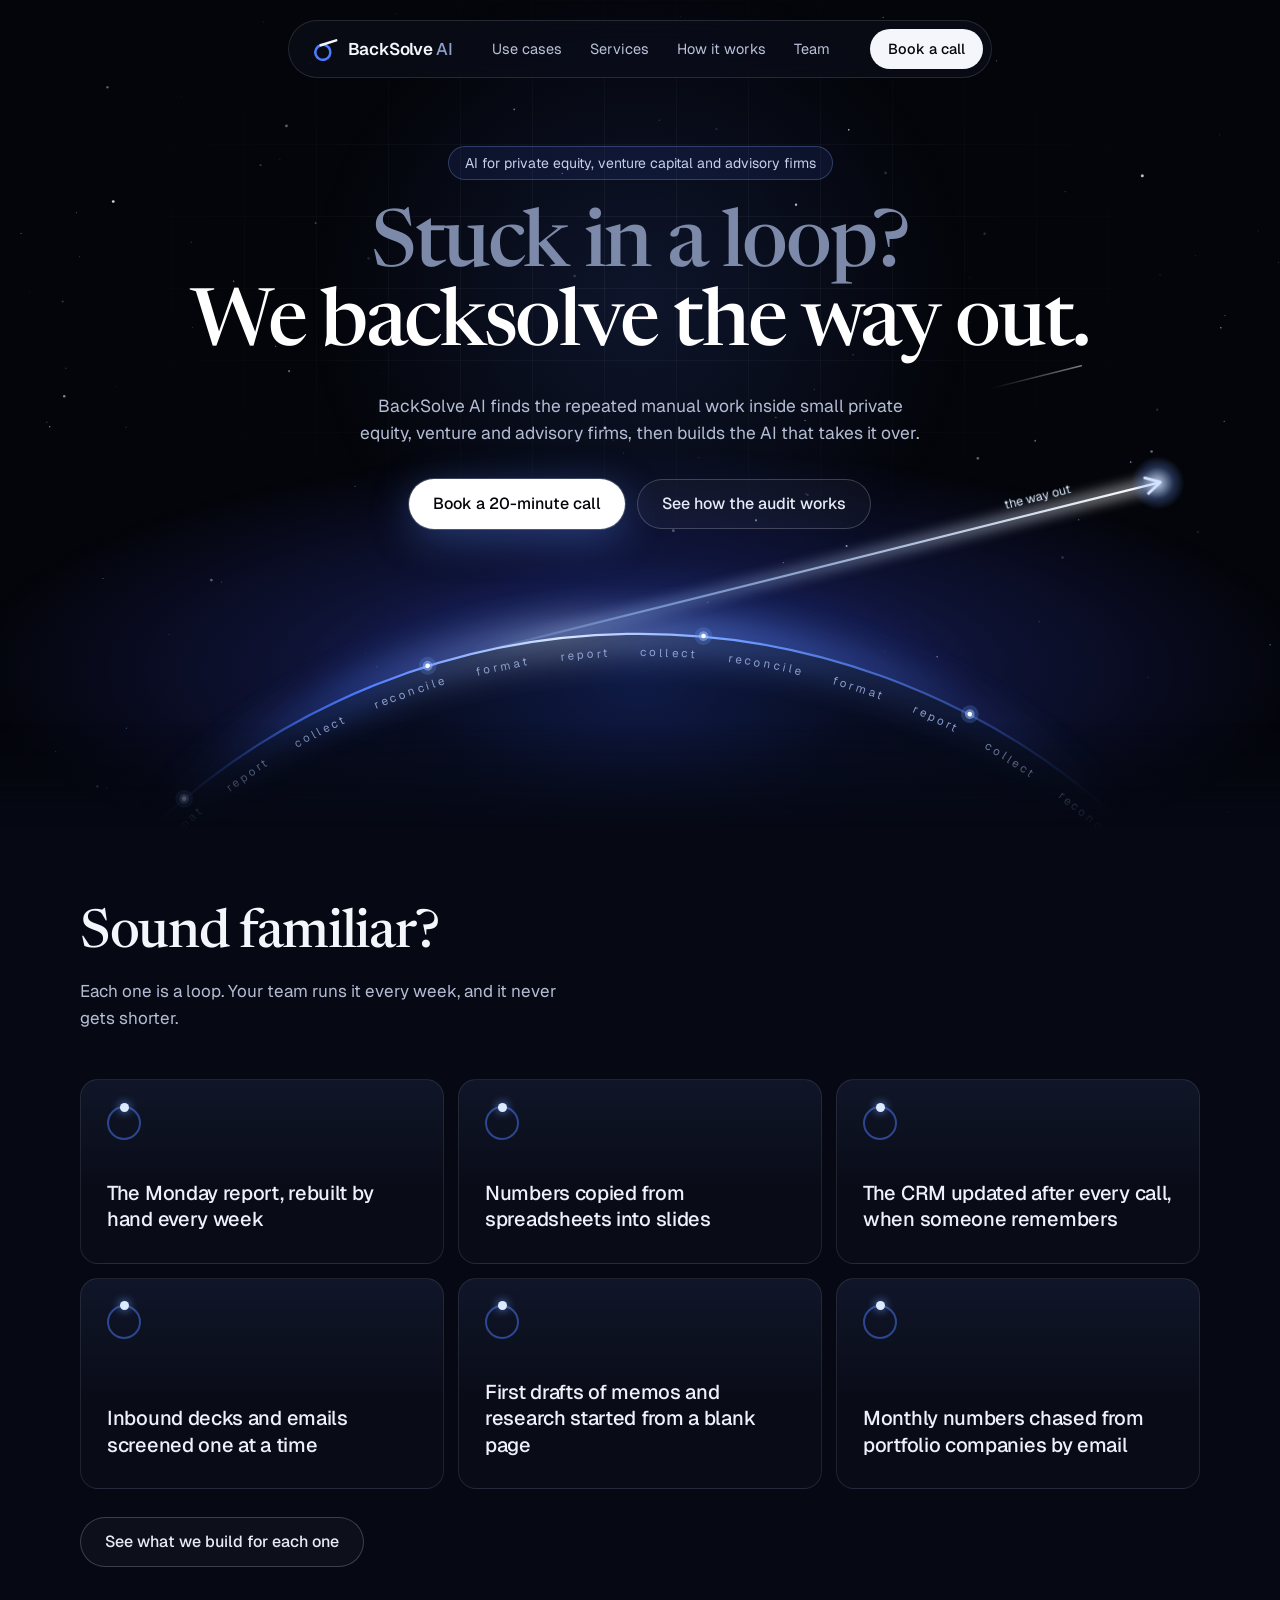
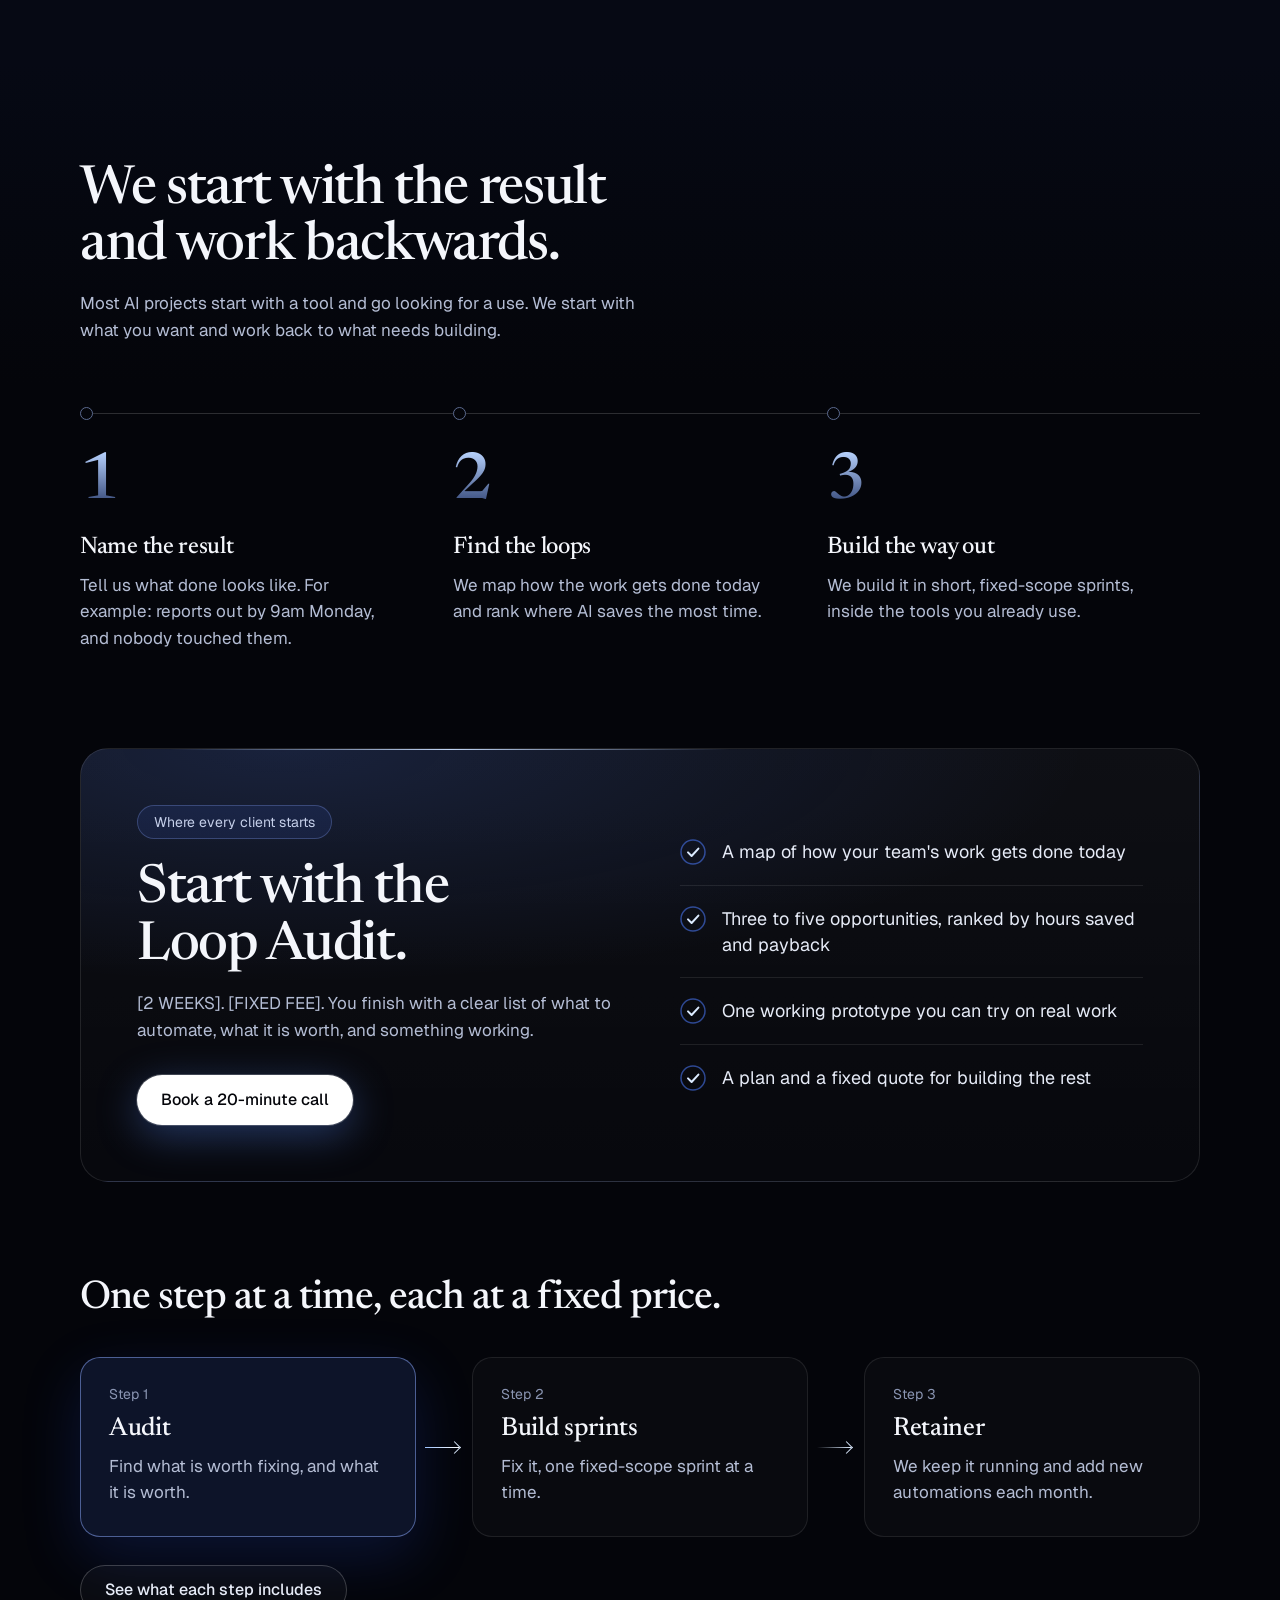
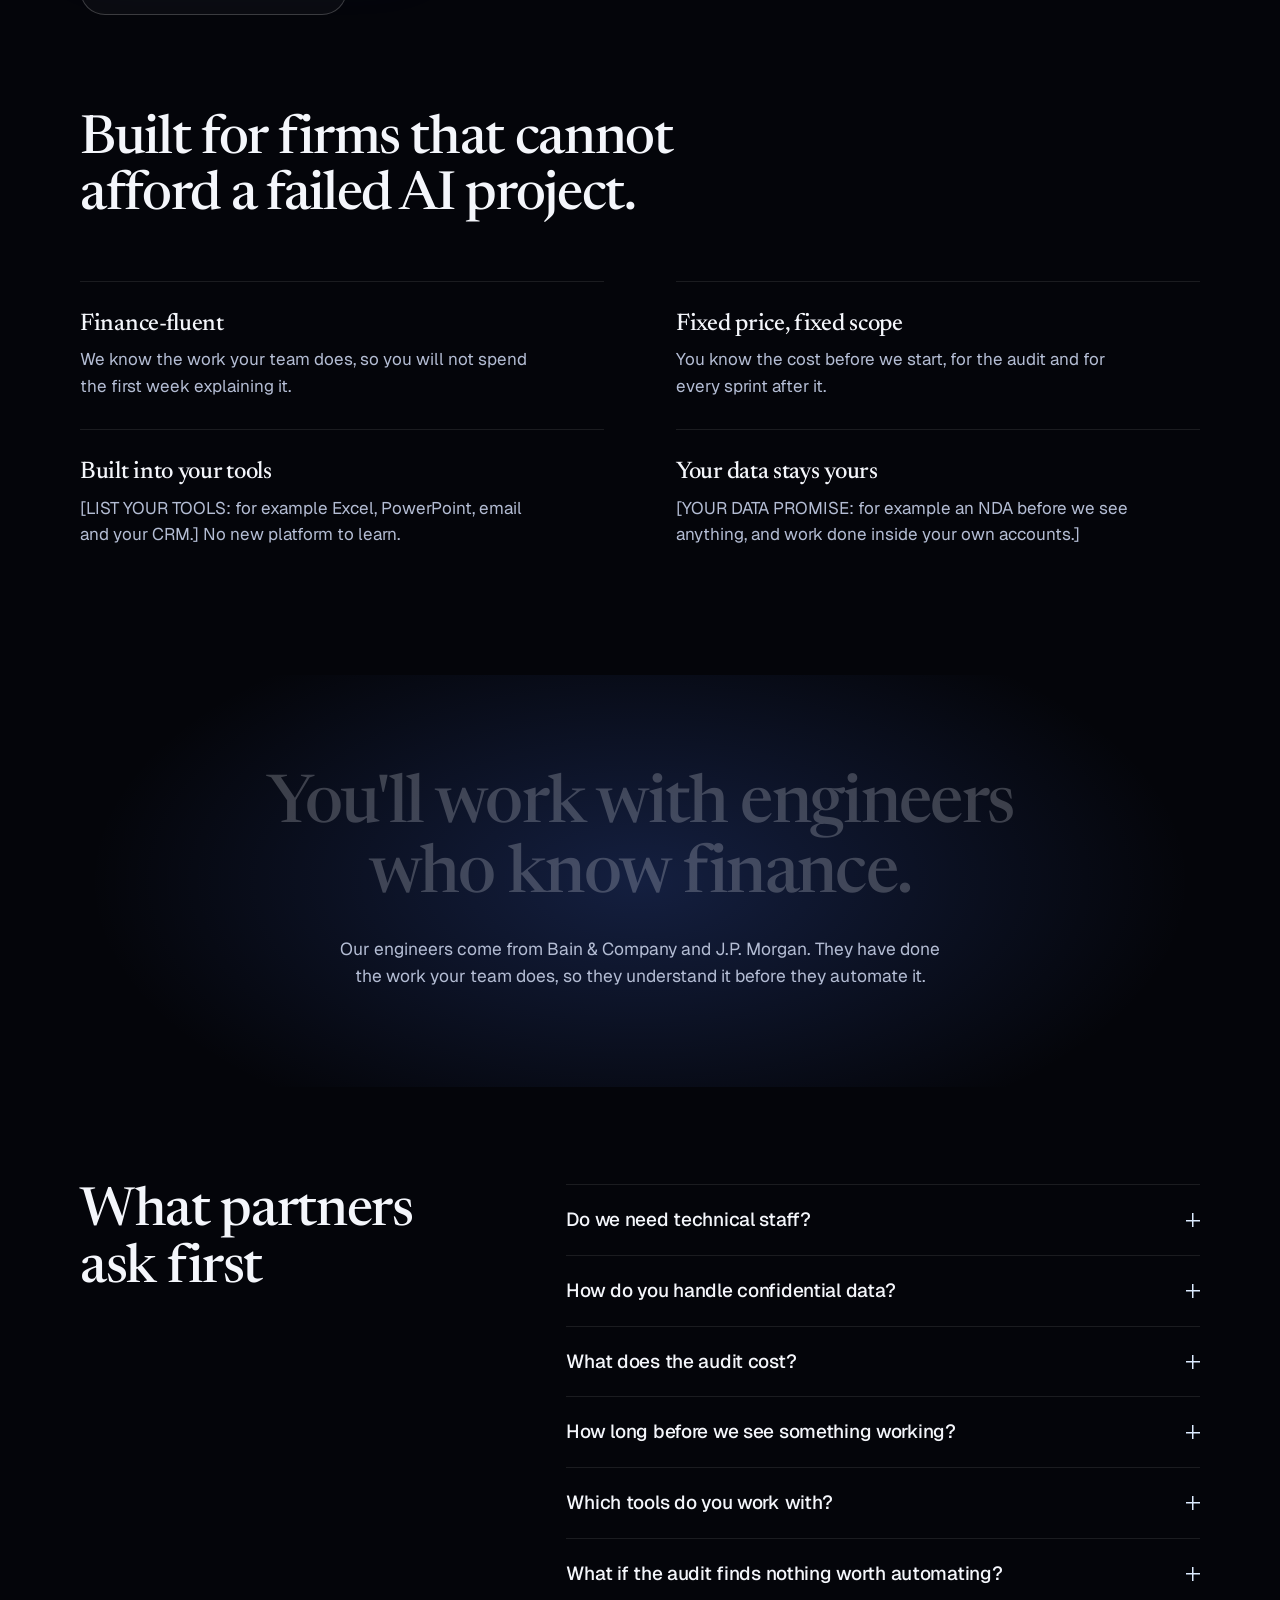
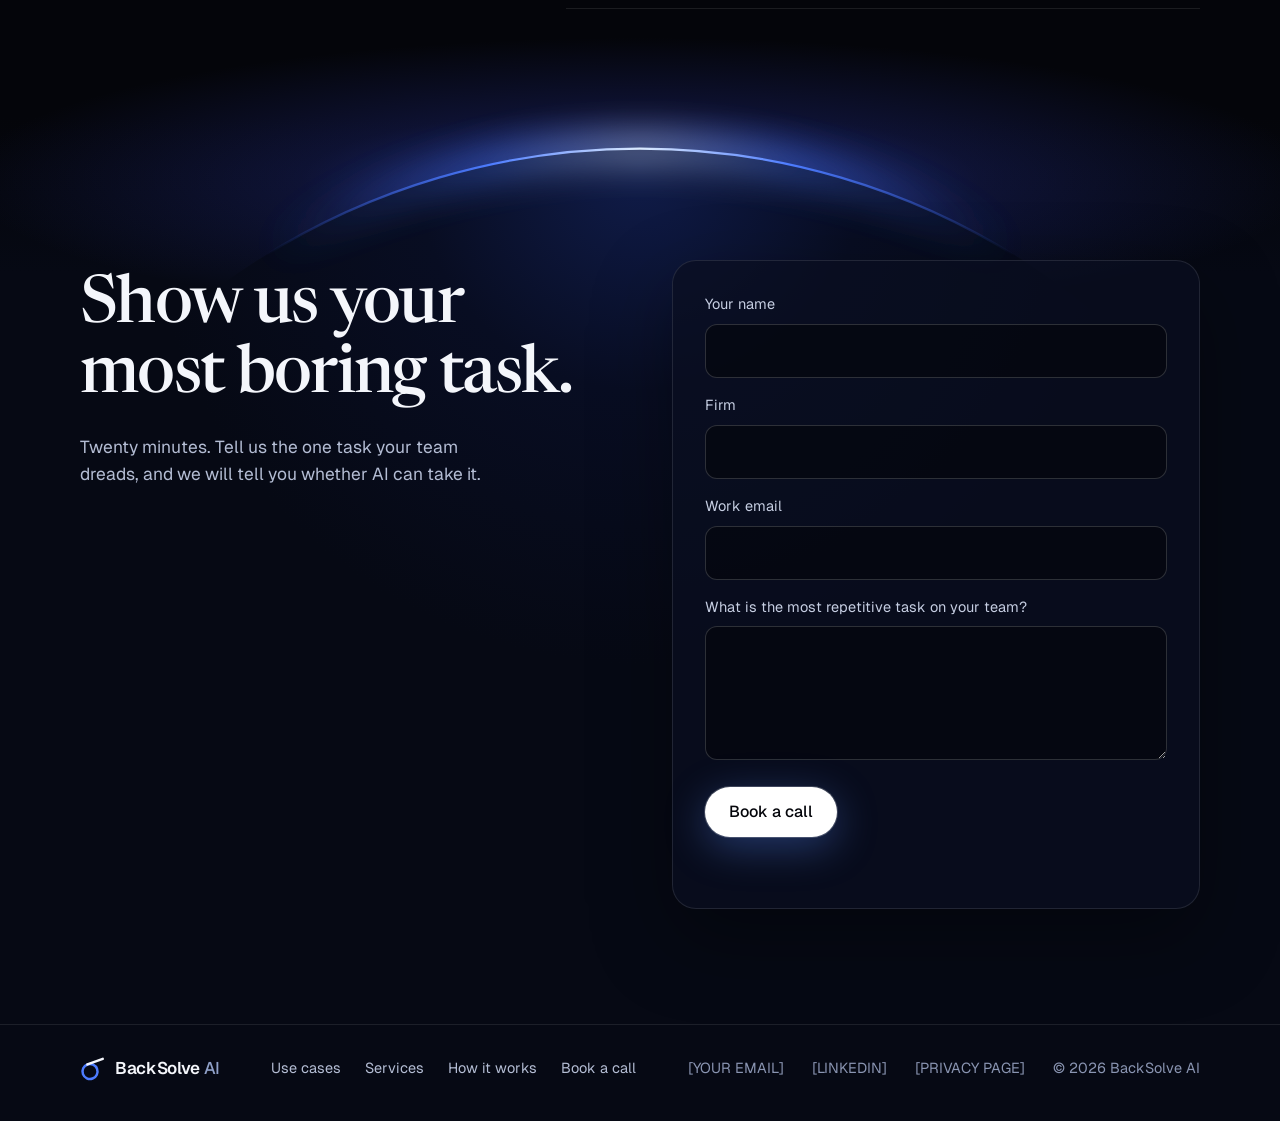
==== commit cc017214: "Add Use cases and Services pages, a serif headline face and sharper copy New pages - use-cases.html:" ====
--- a/index.html
+++ b/index.html
@@ -3,7 +3,7 @@
 <head>
   <meta charset="utf-8">
   <meta name="viewport" content="width=device-width, initial-scale=1">
-  <title>BackSolve AI | AI audits and automation for investment and advisory firms</title>
+  <title>BackSolve AI | AI for private equity, venture capital and advisory firms</title>
   <meta name="description" content="BackSolve AI finds the repeated manual work inside small private equity, venture and advisory firms, then builds the AI that takes it over.">
   <meta name="theme-color" content="#04050A">
   <!-- TODO: remove this line at launch. It keeps search engines away while the site still has placeholders. -->
@@ -14,7 +14,7 @@
   <link rel="icon" href="assets/favicon.svg" type="image/svg+xml">
   <link rel="preconnect" href="https://fonts.googleapis.com">
   <link rel="preconnect" href="https://fonts.gstatic.com" crossorigin>
-  <link href="https://fonts.googleapis.com/css2?family=Geist:wght@400;500;600&display=swap" rel="stylesheet">
+  <link href="https://fonts.googleapis.com/css2?family=Geist:wght@400;500;600&family=Newsreader:wght@500&display=swap" rel="stylesheet">
   <link rel="stylesheet" href="css/styles.css">
   <script>document.documentElement.classList.add('js');</script>
 </head>
@@ -29,11 +29,13 @@
         <svg class="brand__mark" viewBox="14 8 104 104" width="24" height="24" fill="none" aria-hidden="true" focusable="false"><circle class="brand__ring" pathLength="1" cx="54" cy="74" r="30" stroke-width="10" transform="rotate(-110 54 74)"/><path class="brand__beam" pathLength="1" d="M43.7 45.8 105 23.5" stroke="currentColor" stroke-width="10" stroke-linecap="round"/></svg>
         <span class="brand__name">BackSolve <span class="brand__ai">AI</span></span>
       </a>
-      <div class="nav__links">
+      <div class="nav__links" id="nav-links">
+        <a href="use-cases.html">Use cases</a>
+        <a href="services.html">Services</a>
         <a href="#how">How it works</a>
-        <a href="#audit">The audit</a>
         <a href="#team">Team</a>
       </div>
+      <button class="nav__toggle" type="button" aria-label="Menu" aria-expanded="false" aria-controls="nav-links"></button>
       <a class="nav__cta" href="#book" data-book>Book a call</a>
     </nav>
   </header>
@@ -45,7 +47,7 @@
       <div class="hero__spot" aria-hidden="true"></div>
 
       <div class="hero__copy">
-        <p class="tag" style="--i:0">AI audits and automation for small investment and advisory firms</p>
+        <p class="tag" style="--i:0">AI for private equity, venture capital and advisory firms</p>
         <h1 class="hero__title" style="--i:1">
           <span class="hero__q"><span class="word" style="--w:0"><span class="word__in">Stuck</span></span> <span class="word" style="--w:1"><span class="word__in">in</span></span> <span class="word" style="--w:2"><span class="word__in">a</span></span> <span class="word" style="--w:3"><span class="word__in">loop?</span></span></span>
           <span class="hero__a"><span class="word" style="--w:6"><span class="word__in">We</span></span> <span class="word" style="--w:7"><span class="word__in">backsolve</span></span> <span class="word" style="--w:8"><span class="word__in">the</span></span> <span class="word" style="--w:9"><span class="word__in">way</span></span> <span class="word" style="--w:10"><span class="word__in">out.</span></span></span>
@@ -57,7 +59,7 @@
         </div>
       </div>
 
-      <!-- The loop (a ring of "copy, paste, repeat") and the way out (the beam).
+      <!-- The loop (a ring of "collect, reconcile, format, report") and the way out (the beam).
            All coordinates share one space: ring centre 720,1480, radius 800. -->
       <div class="orbit" id="orbit" aria-hidden="true">
         <svg class="orbit__base" viewBox="0 480 1440 420" focusable="false">
@@ -89,7 +91,7 @@
 
         <svg class="orbit__spin" viewBox="-96 664 1632 1632" focusable="false">
           <defs><path id="o-words" d="M720 706a774 774 0 1 1-0.01 0"/></defs>
-          <text class="orbit__words" font-size="13" letter-spacing="3.4"><textPath href="#o-words" textLength="4863" lengthAdjust="spacing">copy&#160;&#160;&#160;&#160;&#160;&#160;&#160;paste&#160;&#160;&#160;&#160;&#160;&#160;&#160;repeat&#160;&#160;&#160;&#160;&#160;&#160;&#160;copy&#160;&#160;&#160;&#160;&#160;&#160;&#160;paste&#160;&#160;&#160;&#160;&#160;&#160;&#160;repeat&#160;&#160;&#160;&#160;&#160;&#160;&#160;copy&#160;&#160;&#160;&#160;&#160;&#160;&#160;paste&#160;&#160;&#160;&#160;&#160;&#160;&#160;repeat&#160;&#160;&#160;&#160;&#160;&#160;&#160;copy&#160;&#160;&#160;&#160;&#160;&#160;&#160;paste&#160;&#160;&#160;&#160;&#160;&#160;&#160;repeat&#160;&#160;&#160;&#160;&#160;&#160;&#160;copy&#160;&#160;&#160;&#160;&#160;&#160;&#160;paste&#160;&#160;&#160;&#160;&#160;&#160;&#160;repeat&#160;&#160;&#160;&#160;&#160;&#160;&#160;copy&#160;&#160;&#160;&#160;&#160;&#160;&#160;paste&#160;&#160;&#160;&#160;&#160;&#160;&#160;repeat&#160;&#160;&#160;&#160;&#160;&#160;&#160;copy&#160;&#160;&#160;&#160;&#160;&#160;&#160;paste&#160;&#160;&#160;&#160;&#160;&#160;&#160;repeat&#160;&#160;&#160;&#160;&#160;&#160;&#160;copy&#160;&#160;&#160;&#160;&#160;&#160;&#160;paste&#160;&#160;&#160;&#160;&#160;&#160;&#160;repeat&#160;&#160;&#160;&#160;&#160;&#160;&#160;copy&#160;&#160;&#160;&#160;&#160;&#160;&#160;paste&#160;&#160;&#160;&#160;&#160;&#160;&#160;repeat&#160;&#160;&#160;&#160;&#160;&#160;&#160;copy&#160;&#160;&#160;&#160;&#160;&#160;&#160;paste&#160;&#160;&#160;&#160;&#160;&#160;&#160;repeat&#160;&#160;&#160;&#160;&#160;&#160;&#160;copy&#160;&#160;&#160;&#160;&#160;&#160;&#160;paste&#160;&#160;&#160;&#160;&#160;&#160;&#160;repeat&#160;&#160;&#160;&#160;&#160;&#160;&#160;copy&#160;&#160;&#160;&#160;&#160;&#160;&#160;paste&#160;&#160;&#160;&#160;&#160;&#160;&#160;repeat&#160;&#160;&#160;&#160;&#160;&#160;&#160;copy&#160;&#160;&#160;&#160;&#160;&#160;&#160;paste&#160;&#160;&#160;&#160;&#160;&#160;&#160;repeat&#160;&#160;&#160;&#160;&#160;&#160;&#160;copy&#160;&#160;&#160;&#160;&#160;&#160;&#160;paste&#160;&#160;&#160;&#160;&#160;&#160;&#160;repeat&#160;&#160;&#160;&#160;&#160;&#160;&#160;copy&#160;&#160;&#160;&#160;&#160;&#160;&#160;paste&#160;&#160;&#160;&#160;&#160;&#160;&#160;repeat&#160;&#160;&#160;&#160;&#160;&#160;&#160;copy&#160;&#160;&#160;&#160;&#160;&#160;&#160;paste&#160;&#160;&#160;&#160;&#160;&#160;&#160;repeat&#160;&#160;&#160;&#160;&#160;&#160;&#160;</textPath></text>
+          <text class="orbit__words" font-size="13" letter-spacing="2.8"><textPath href="#o-words" textLength="4863" lengthAdjust="spacing">collect&#160;&#160;&#160;&#160;&#160;reconcile&#160;&#160;&#160;&#160;&#160;format&#160;&#160;&#160;&#160;&#160;report&#160;&#160;&#160;&#160;&#160;collect&#160;&#160;&#160;&#160;&#160;reconcile&#160;&#160;&#160;&#160;&#160;format&#160;&#160;&#160;&#160;&#160;report&#160;&#160;&#160;&#160;&#160;collect&#160;&#160;&#160;&#160;&#160;reconcile&#160;&#160;&#160;&#160;&#160;format&#160;&#160;&#160;&#160;&#160;report&#160;&#160;&#160;&#160;&#160;collect&#160;&#160;&#160;&#160;&#160;reconcile&#160;&#160;&#160;&#160;&#160;format&#160;&#160;&#160;&#160;&#160;report&#160;&#160;&#160;&#160;&#160;collect&#160;&#160;&#160;&#160;&#160;reconcile&#160;&#160;&#160;&#160;&#160;format&#160;&#160;&#160;&#160;&#160;report&#160;&#160;&#160;&#160;&#160;collect&#160;&#160;&#160;&#160;&#160;reconcile&#160;&#160;&#160;&#160;&#160;format&#160;&#160;&#160;&#160;&#160;report&#160;&#160;&#160;&#160;&#160;collect&#160;&#160;&#160;&#160;&#160;reconcile&#160;&#160;&#160;&#160;&#160;format&#160;&#160;&#160;&#160;&#160;report&#160;&#160;&#160;&#160;&#160;collect&#160;&#160;&#160;&#160;&#160;reconcile&#160;&#160;&#160;&#160;&#160;format&#160;&#160;&#160;&#160;&#160;report&#160;&#160;&#160;&#160;&#160;collect&#160;&#160;&#160;&#160;&#160;reconcile&#160;&#160;&#160;&#160;&#160;format&#160;&#160;&#160;&#160;&#160;report&#160;&#160;&#160;&#160;&#160;collect&#160;&#160;&#160;&#160;&#160;reconcile&#160;&#160;&#160;&#160;&#160;format&#160;&#160;&#160;&#160;&#160;report&#160;&#160;&#160;&#160;&#160;collect&#160;&#160;&#160;&#160;&#160;reconcile&#160;&#160;&#160;&#160;&#160;format&#160;&#160;&#160;&#160;&#160;report&#160;&#160;&#160;&#160;&#160;collect&#160;&#160;&#160;&#160;&#160;reconcile&#160;&#160;&#160;&#160;&#160;format&#160;&#160;&#160;&#160;&#160;report&#160;&#160;&#160;&#160;&#160;</textPath></text>
           <g class="orbit__beads">
             <g transform="rotate(-17.4 720 1480)"><circle cx="720" cy="680" r="10" fill="#6E9BFF" fill-opacity="0.22"/><circle cx="720" cy="680" r="5.5" fill="#9CC2FF" fill-opacity="0.5"/><circle cx="720" cy="680" r="2.6" fill="#FFFFFF"/></g>
             <g transform="rotate(5.1 720 1480)"><circle cx="720" cy="680" r="10" fill="#6E9BFF" fill-opacity="0.22"/><circle cx="720" cy="680" r="5.5" fill="#9CC2FF" fill-opacity="0.5"/><circle cx="720" cy="680" r="2.6" fill="#FFFFFF"/></g>
@@ -152,6 +154,7 @@
           <li class="card"><span class="loopicon" aria-hidden="true"></span><p>First drafts of memos and research started from a blank page</p></li>
           <li class="card"><span class="loopicon" aria-hidden="true"></span><p>Monthly numbers chased from portfolio companies by email</p></li>
         </ul>
+        <p class="more" data-reveal><a class="btn btn--ghost" href="use-cases.html">See what we build for each one</a></p>
       </div>
     </section>
 
@@ -217,6 +220,7 @@
           <li class="path__item"><p class="path__step">Step 2</p><h3 class="h3">Build sprints</h3><p>Fix it, one fixed-scope sprint at a time.</p></li>
           <li class="path__item path__item--last"><p class="path__step">Step 3</p><h3 class="h3">Retainer</h3><p>We keep it running and add new automations each month.</p></li>
         </ol>
+        <p class="more" data-reveal><a class="btn btn--ghost" href="services.html">See what each step includes</a></p>
       </div>
     </section>
 
@@ -303,12 +307,12 @@
               <stop offset="0.5" stop-color="#3F52FF" stop-opacity="0.16"/>
               <stop offset="1" stop-color="#3F52FF" stop-opacity="0"/>
             </radialGradient>
-            <filter id="h-b22" x="-20%" y="-20%" width="140%" height="140%"><feGaussianBlur stdDeviation="22"/></filter>
+            <filter id="h-b22" x="-10%" y="-30%" width="120%" height="160%"><feGaussianBlur stdDeviation="22"/></filter>
           </defs>
           <ellipse cx="720" cy="715" rx="760" ry="160" fill="url(#h-haze)"/>
           <circle cx="720" cy="1480" r="800" fill="url(#h-planet)"/>
-          <circle cx="720" cy="1480" r="800" fill="none" stroke="url(#h-rim)" stroke-width="16" filter="url(#h-b22)" opacity="0.9"/>
-          <circle cx="720" cy="1480" r="800" fill="none" stroke="url(#h-rim)" stroke-width="2.5"/>
+          <path d="M27.2 1080A800 800 0 0 1 1412.8 1080" fill="none" stroke="url(#h-rim)" stroke-width="16" filter="url(#h-b22)" opacity="0.9"/>
+          <path d="M27.2 1080A800 800 0 0 1 1412.8 1080" fill="none" stroke="url(#h-rim)" stroke-width="2.5"/>
         </svg>
       </div>
       <div class="wrap split">
@@ -346,6 +350,12 @@
         <svg class="brand__mark" viewBox="14 8 104 104" width="24" height="24" fill="none" aria-hidden="true" focusable="false"><circle class="brand__ring" pathLength="1" cx="54" cy="74" r="30" stroke-width="10" transform="rotate(-110 54 74)"/><path class="brand__beam" pathLength="1" d="M43.7 45.8 105 23.5" stroke="currentColor" stroke-width="10" stroke-linecap="round"/></svg>
         <span class="brand__name">BackSolve <span class="brand__ai">AI</span></span>
       </p>
+      <ul class="site-footer__pages">
+        <li><a href="use-cases.html">Use cases</a></li>
+        <li><a href="services.html">Services</a></li>
+        <li><a href="#how">How it works</a></li>
+        <li><a href="#book" data-book>Book a call</a></li>
+      </ul>
       <!-- TODO: replace the bracketed items with real links -->
       <ul class="site-footer__links">
         <li>[YOUR EMAIL]</li>
--- a/css/styles.css
+++ b/css/styles.css
@@ -14,7 +14,10 @@
   --blue-soft: #6E9BFF;
   --sky: #9CC2FF;
   --ice: #DCEBFF;
-  --font: 'Geist', 'Geist Sans', system-ui, -apple-system, 'Segoe UI', Roboto, sans-serif;
+  --font: 'Geist', 'Geist Sans', system-ui, -apple-system, 'Segoe UI', Roboto, sans-serif;   /* body text */
+  --font-display: 'Newsreader', Georgia, 'Times New Roman', serif;                          /* headlines */
+  --display-weight: 500;
+  --display-tracking: -0.025em;
   --wrap: 1120px;
   --ease: cubic-bezier(0.2, 0.7, 0.2, 1);
 }
@@ -40,11 +43,11 @@
 
 /* ---------- Type ---------- */
 
-.h2 { font-size: clamp(34px, 4.2vw, 56px); line-height: 1.05; font-weight: 600; letter-spacing: -0.04em; text-wrap: balance; max-width: 640px; }
+.h2 { font-family: var(--font-display); font-size: clamp(34px, 4.2vw, 56px); line-height: 1.05; font-weight: var(--display-weight); letter-spacing: var(--display-tracking); text-wrap: balance; max-width: 640px; }
 .h2--wide { max-width: 820px; }
 .h2--small { font-size: clamp(28px, 3.1vw, 40px); max-width: none; }
 .h2--big { font-size: clamp(38px, 5.2vw, 72px); max-width: 900px; }
-.h3 { font-size: 22px; line-height: 1.2; font-weight: 600; letter-spacing: -0.02em; }
+.h3 { font-family: var(--font-display); font-size: 24px; line-height: 1.2; font-weight: var(--display-weight); letter-spacing: calc(var(--display-tracking) * 0.5); }
 .sub { margin-top: 16px; max-width: 560px; text-wrap: pretty; font-size: clamp(17px, 1.32vw, 19px); line-height: 1.55; color: var(--body); }
 .lede { max-width: 640px; font-size: clamp(17px, 1.36vw, 20px); line-height: 1.55; color: var(--body); text-wrap: balance; }
 .tag { display: inline-block; font-size: 14px; line-height: 1.3; color: #C6D0EA; padding: 7px 16px; border-radius: 999px; border: 1px solid rgba(140, 170, 255, 0.28); background: rgba(70, 110, 255, 0.10); }
@@ -60,7 +63,7 @@
 /* ---------- Header ---------- */
 
 .site-header { position: fixed; z-index: 50; top: 20px; left: 0; right: 0; display: flex; justify-content: center; padding: 0 16px; pointer-events: none; }
-.nav { pointer-events: auto; display: flex; align-items: center; gap: 40px; padding: 8px 8px 8px 24px; border: 1px solid rgba(255, 255, 255, 0.12); border-radius: 999px; background: rgba(12, 15, 28, 0.6); -webkit-backdrop-filter: blur(14px) saturate(140%); backdrop-filter: blur(14px) saturate(140%); transition: background 0.3s, border-color 0.3s, box-shadow 0.3s; }
+.nav { position: relative; pointer-events: auto; display: flex; align-items: center; gap: 40px; padding: 8px 8px 8px 24px; border: 1px solid rgba(255, 255, 255, 0.12); border-radius: 999px; background: rgba(12, 15, 28, 0.6); -webkit-backdrop-filter: blur(14px) saturate(140%); backdrop-filter: blur(14px) saturate(140%); transition: background 0.3s, border-color 0.3s, box-shadow 0.3s; }
 .site-header.is-scrolled .nav { background: rgba(8, 10, 20, 0.84); border-color: rgba(255, 255, 255, 0.16); box-shadow: 0 12px 40px rgba(0, 0, 0, 0.5); }
 .brand { display: inline-flex; align-items: center; gap: 9px; font-weight: 600; font-size: 17px; letter-spacing: -0.02em; color: var(--text); white-space: nowrap; }
 .brand__ai { color: #8FA0C8; font-weight: 500; }
@@ -69,24 +72,31 @@
 .brand__ring { stroke: var(--blue); }
 .nav__links { display: flex; gap: 28px; font-size: 14.5px; color: #B9C2D9; white-space: nowrap; }
 .nav__links a { transition: color 0.2s; }
-.nav__links a:hover, .nav__links a[aria-current='true'] { color: #FFFFFF; }
+.nav__links a:hover, .nav__links a[aria-current] { color: #FFFFFF; }
 .nav__cta { font-size: 14.5px; font-weight: 500; padding: 9px 18px; border-radius: 999px; background: #F4F6FB; color: #04050A; white-space: nowrap; transform: translate(var(--bx, 0px), var(--by, 0px)); transition: background 0.2s, transform 0.25s var(--ease); }
 .nav__cta:hover { background: #FFFFFF; }
+/* The menu button only appears on small screens, and only when the script is running. */
+.nav__toggle { display: none; position: relative; flex: none; width: 40px; height: 40px; padding: 0; border-radius: 50%; border: 1px solid var(--line-strong); background: rgba(255, 255, 255, 0.04); cursor: pointer; }
+.nav__toggle::before, .nav__toggle::after { content: ''; position: absolute; left: 12px; right: 12px; height: 1.5px; background: var(--text); transition: transform 0.3s var(--ease), top 0.3s var(--ease); }
+.nav__toggle::before { top: 15.5px; }
+.nav__toggle::after { top: 22.5px; }
+.nav.is-open .nav__toggle::before { top: 19px; transform: rotate(45deg); }
+.nav.is-open .nav__toggle::after { top: 19px; transform: rotate(-45deg); }
 
 /* ---------- Hero ---------- */
 
-.hero { position: relative; isolation: isolate; overflow: hidden; overflow: clip; text-align: center; background: var(--bg); }
+.hero, .pagehead { position: relative; isolation: isolate; overflow: hidden; overflow: clip; text-align: center; background: var(--bg); }
 .hero__stars { position: absolute; inset: 0; width: 100%; height: 100%; pointer-events: none; }
 .hero__grid { position: absolute; inset: 0 0 auto 0; height: 760px; background-image: linear-gradient(rgba(255, 255, 255, 0.05) 1px, transparent 1px), linear-gradient(90deg, rgba(255, 255, 255, 0.05) 1px, transparent 1px); background-size: 72px 72px; background-position: 50% 0; -webkit-mask-image: radial-gradient(ellipse 62% 58% at 50% 34%, #000 10%, transparent 72%); mask-image: radial-gradient(ellipse 62% 58% at 50% 34%, #000 10%, transparent 72%); }
 .hero__spot { position: absolute; left: 50%; top: 300px; width: 760px; height: 760px; margin: -380px 0 0 -380px; border-radius: 50%; background: radial-gradient(circle, rgba(77, 124, 255, 0.14), transparent 62%); transform: translate3d(var(--px, 0px), var(--py, 0px), 0); transition: transform 0.6s var(--ease); pointer-events: none; }
 
 .hero__copy { position: relative; z-index: 3; padding: clamp(128px, 11.4vw, 200px) 24px 0; }
-.hero__title { margin: 28px auto 0; font-size: clamp(42px, 6vw, 100px); line-height: 1; font-weight: 600; letter-spacing: -0.048em; }
+.hero__title { margin: 28px auto 0; font-family: var(--font-display); font-size: clamp(44px, 6.2vw, 104px); line-height: 1; font-weight: var(--display-weight); letter-spacing: calc(var(--display-tracking) * 1.2); }
 .hero__q, .hero__a { display: block; text-wrap: balance; }
 .word, .word__in { display: inline-block; }
 .hero__q { color: var(--dim); }
 .hero__a { color: #FFFFFF; }
-.hero .lede { margin: 26px auto 0; }
+.hero .lede, .pagehead .lede { margin: 26px auto 0; }
 .cta { margin-top: 32px; display: flex; flex-wrap: wrap; gap: 12px; justify-content: center; }
 
 /* The ring and the beam. Three stacked layers that share one coordinate space. */
@@ -123,7 +133,7 @@
 .track__head { position: absolute; z-index: 2; left: calc(var(--t, 0) * 100%); top: 6px; width: 11px; height: 11px; margin: -5px 0 0 -5.5px; border-radius: 50%; background: #FFFFFF; box-shadow: 0 0 0 4px rgba(110, 155, 255, 0.25), 0 0 22px 6px rgba(110, 155, 255, 0.8); opacity: 0; transition: opacity 0.3s; pointer-events: none; }
 .track__step { position: relative; padding: 44px 40px 0 0; }
 .track__node { position: absolute; z-index: 1; left: 0; top: 0; width: 13px; height: 13px; border-radius: 50%; background: var(--ice); border: 1.5px solid var(--ice); box-shadow: 0 0 0 5px rgba(77, 124, 255, 0.18), 0 0 18px rgba(110, 155, 255, 0.9); }
-.track__num { display: block; font-size: 64px; line-height: 1; font-weight: 500; letter-spacing: -0.04em; color: var(--blue-soft); background: linear-gradient(180deg, #B9D4FF, rgba(77, 124, 255, 0.35)); -webkit-background-clip: text; background-clip: text; -webkit-text-fill-color: transparent; }
+.track__num { display: block; font-family: var(--font-display); font-size: 64px; line-height: 1; font-weight: 500; letter-spacing: -0.04em; color: var(--blue-soft); background: linear-gradient(180deg, #B9D4FF, rgba(77, 124, 255, 0.35)); -webkit-background-clip: text; background-clip: text; -webkit-text-fill-color: transparent; }
 .track__step .h3 { margin-top: 18px; }
 .track__step p { margin-top: 10px; max-width: 320px; color: var(--body); }
 
@@ -180,7 +190,7 @@
 .faq__item p { padding: 0 40px 24px 0; max-width: 620px; color: var(--body); }
 
 /* Book a call */
-.book { position: relative; overflow: hidden; overflow: clip; background: var(--bg-deep); padding-bottom: clamp(72px, 9vw, 120px); }
+.book, .inside { position: relative; overflow: hidden; overflow: clip; background: var(--bg-deep); padding-bottom: clamp(72px, 9vw, 120px); }
 .horizon { position: relative; left: 50%; width: max(100%, 1100px); aspect-ratio: 1440 / 270; transform: translateX(-50%); background: linear-gradient(var(--bg) 35%, var(--bg-deep)); pointer-events: none; }
 .horizon svg { position: absolute; inset: 0; width: 100%; height: 100%; overflow: visible; }
 .horizon::after { content: ''; position: absolute; left: 18%; right: 18%; top: 8%; height: 84%; background: radial-gradient(closest-side, rgba(110, 155, 255, 0.34), transparent); opacity: 0; transition: opacity 0.6s var(--ease); }
@@ -200,6 +210,70 @@
 .site-footer { background: var(--bg-deep); border-top: 1px solid var(--line); padding: 30px 0 40px; font-size: 14.5px; color: var(--muted); }
 .site-footer__inner { display: flex; flex-wrap: wrap; align-items: center; justify-content: space-between; gap: 16px 32px; }
 .site-footer__links { display: flex; flex-wrap: wrap; gap: 8px 28px; }
+
+/* ---------- Inner pages (Use cases, Services) ---------- */
+
+/* The page head reuses the hero's text classes; the page body sits inside the ring, like the booking section. */
+.pagehead { padding-bottom: clamp(8px, 2vw, 32px); }
+.hero__title--page { max-width: 1000px; font-size: clamp(40px, 5vw, 80px); line-height: 1.02; text-wrap: balance; }
+.inside__body { position: relative; z-index: 1; margin-top: -1vw; }
+.more { margin-top: 28px; }
+
+/* Use cases */
+.filters { display: none; flex-wrap: wrap; align-items: center; gap: 8px; }
+.js .filters { display: flex; }
+.filter { height: 40px; padding: 0 18px; border-radius: 999px; border: 1px solid var(--line-strong); background: rgba(255, 255, 255, 0.03); color: var(--body); font-family: inherit; font-size: 15px; cursor: pointer; transition: background 0.2s, color 0.2s, border-color 0.2s; }
+.filter:hover { color: var(--text); border-color: rgba(140, 170, 255, 0.5); }
+.filter[aria-pressed='true'] { background: var(--text); border-color: var(--text); color: var(--bg); }
+.filters__count { margin-left: auto; font-size: 14.5px; color: var(--muted); }
+.cases { margin-top: 24px; display: grid; gap: 14px; }
+.case { position: relative; display: grid; grid-template-columns: 0.7fr 1fr 40px 1.15fr; gap: 0 28px; align-items: start; padding: 28px 30px 26px; border-radius: 20px; border: 1px solid var(--line); background: linear-gradient(180deg, rgba(120, 150, 255, 0.075), rgba(255, 255, 255, 0.012) 70%); transition: border-color 0.3s; }
+.case[hidden] { display: none; }
+.case:hover { border-color: rgba(140, 170, 255, 0.36); }
+.case__title { font-family: var(--font-display); font-size: 24px; line-height: 1.2; font-weight: var(--display-weight); letter-spacing: calc(var(--display-tracking) * 0.5); }
+.case__kinds { margin-top: 8px; font-size: 14px; color: var(--muted); }
+.case__label { display: flex; align-items: center; gap: 9px; margin-bottom: 8px; font-size: 14px; color: var(--muted); }
+.case__label svg { flex: none; width: 16px; height: 16px; }
+.case__loop > p:last-child { color: var(--body); }
+.case__out > p:last-child { color: var(--text); }
+.case__arrow { position: relative; align-self: center; height: 12px; }
+.case__arrow::before { content: ''; position: absolute; left: 0; right: 4px; top: 50%; height: 1.5px; margin-top: -0.75px; background: linear-gradient(90deg, rgba(156, 194, 255, 0), var(--ice)); transform-origin: 0 50%; }
+.case__arrow::after { content: ''; position: absolute; right: 2px; top: 50%; width: 9px; height: 9px; margin-top: -5px; border-top: 1.5px solid var(--ice); border-right: 1.5px solid var(--ice); transform: rotate(45deg); }
+.case__yours { grid-column: 2 / -1; margin-top: 20px; padding-top: 16px; border-top: 1px solid var(--line); font-size: 15px; color: var(--muted); }
+.case__yours b { font-weight: 500; color: var(--body); }
+.loopicon--small { width: 16px; height: 16px; border-width: 1.5px; }
+.loopicon--small::after { top: -3.5px; width: 5px; height: 5px; margin-left: -2.5px; box-shadow: 0 0 6px rgba(110, 155, 255, 0.95); }
+.note { margin-top: 22px; font-size: 15px; color: var(--muted); }
+
+/* Services */
+.services { margin-top: 40px; display: grid; gap: 18px; }
+.service { position: relative; overflow: hidden; overflow: clip; display: grid; grid-template-columns: 0.9fr 1.1fr; gap: 56px; padding: 48px; border-radius: 28px; border: 1px solid rgba(255, 255, 255, 0.1); background: radial-gradient(120% 90% at 18% 0%, rgba(77, 124, 255, 0.15), transparent 60%), linear-gradient(180deg, rgba(255, 255, 255, 0.04), rgba(255, 255, 255, 0.012)); scroll-margin-top: 100px; }
+.service::before { content: ''; position: absolute; left: 8%; right: 42%; top: 0; height: 1px; background: linear-gradient(90deg, transparent, rgba(200, 222, 255, 0.95), transparent); }
+.service__main { position: sticky; top: 110px; align-self: start; }
+.service__step { font-size: 14px; color: var(--muted); }
+.service .h2 { margin-top: 8px; font-size: clamp(30px, 3.4vw, 44px); }
+.service__promise { margin-top: 14px; max-width: 420px; font-size: 19px; line-height: 1.5; color: var(--body); }
+.chips { margin-top: 22px; display: flex; flex-wrap: wrap; gap: 8px; }
+.service__main .btn { margin-top: 28px; }
+.service__lists { display: grid; gap: 30px; align-content: start; }
+.service__lists h3 { margin-bottom: 4px; font-size: 15px; font-weight: 500; color: var(--muted); }
+.steps { counter-reset: step; }
+.steps li { position: relative; counter-increment: step; padding: 13px 0 13px 42px; border-top: 1px solid var(--line); line-height: 1.45; color: #E6EBF7; }
+.steps li:first-child { border-top: 0; }
+.steps li::before { content: counter(step); position: absolute; left: 0; top: 12px; display: grid; place-items: center; width: 26px; height: 26px; border-radius: 50%; border: 1.5px solid rgba(77, 124, 255, 0.55); font-size: 13px; color: var(--ice); }
+.service .checklist li { padding: 13px 0; font-size: 17px; }
+.service__need { color: var(--body); }
+.overview { margin-top: 0; }
+
+/* Closing call to action on inner pages */
+.cta-band { margin-top: clamp(56px, 7vw, 96px); padding: clamp(40px, 5vw, 64px) 24px; text-align: center; border-radius: 28px; border: 1px solid rgba(140, 170, 255, 0.28); background: radial-gradient(90% 140% at 50% 0%, rgba(77, 124, 255, 0.22), rgba(255, 255, 255, 0.02) 70%); }
+.cta-band .h2 { margin-inline: auto; }
+.cta-band .lede { margin: 16px auto 0; }
+.cta-band .btn { margin-top: 28px; }
+
+/* Footer page links */
+.site-footer__pages { display: flex; flex-wrap: wrap; gap: 8px 24px; color: var(--body); }
+.site-footer__pages a:hover { color: #FFFFFF; }
 
 /* ---------- Motion ---------- */
 
@@ -272,6 +346,14 @@
   .js .checklist path { stroke-dasharray: 1; stroke-dashoffset: 1; opacity: 0; transition: stroke-dashoffset 0.5s var(--ease), opacity 0.1s; transition-delay: calc(var(--i, 0) * 80ms + 380ms); }
   .js .checklist.is-visible path { stroke-dashoffset: 0; opacity: 1; }
 
+  /* Use cases: the arrow from the loop to the way out draws once the row is on screen. */
+  .js .case .case__arrow::before { transform: scaleX(0); transition: transform 0.7s var(--ease) 0.35s; }
+  .js .case .case__arrow::after { opacity: 0; transition: opacity 0.3s ease 0.9s; }
+  .js .case.is-visible .case__arrow::before { transform: scaleX(1); }
+  .js .case.is-visible .case__arrow::after { opacity: 1; }
+  .js .case__out { opacity: 0.25; transition: opacity 0.6s ease 0.7s; }
+  .js .case.is-visible .case__out { opacity: 1; }
+
   /* After the audit: the active step glows and its arrow nudges toward the next one. */
   .js [data-stagger] > .path__item { transition: opacity 0.7s var(--ease), transform 0.7s var(--ease), border-color 0.5s, background-color 0.5s, box-shadow 0.5s; transition-delay: calc(var(--i, 0) * 80ms), calc(var(--i, 0) * 80ms), 0s, 0s, 0s; }
   .path__item.is-active::after { animation: nudge 0.9s var(--ease) 0.25s; }
@@ -287,6 +369,12 @@
 
 @media (max-width: 900px) {
   .cards { grid-template-columns: repeat(2, 1fr); }
+  .case { grid-template-columns: 1fr; gap: 18px; padding: 24px 22px; }
+  .case__arrow { display: none; }
+  .case__yours { grid-column: 1; margin-top: 0; }
+  .service { grid-template-columns: 1fr; gap: 32px; padding: 36px 26px; }
+  .service__main { position: static; }
+  .filters__count { width: 100%; margin-left: 0; }
   .panel { grid-template-columns: 1fr; gap: 32px; padding: 40px 32px; }
   .path { grid-template-columns: 1fr; gap: 44px; }
   .path__item:not(:last-child)::before { left: 50%; top: calc(100% + 8px); width: 1.5px; height: 26px; margin-left: -0.75px; background: linear-gradient(180deg, rgba(156, 194, 255, 0), var(--ice)); }
@@ -297,10 +385,22 @@
   .split { margin-top: 0; }
 }
 
+/* Small screens: the links move into a panel under the header, opened by the menu button.
+   Without the script they sit in a second row instead, so every page stays reachable. */
+@media (max-width: 860px) {
+  .site-header { top: 12px; }
+  .nav { flex-wrap: wrap; width: 100%; max-width: 520px; justify-content: space-between; gap: 8px; padding-left: 18px; border-radius: 30px; }
+  .nav__links { order: 4; flex-wrap: wrap; justify-content: center; width: 100%; gap: 6px 22px; padding: 6px 0 4px; }
+  .nav__cta { padding: 9px 15px; }
+  .js .nav { flex-wrap: nowrap; border-radius: 999px; }
+  .js .nav__toggle { display: block; margin-left: auto; }
+  .js .nav__links { position: absolute; order: 0; left: 0; right: 0; top: calc(100% + 10px); flex-direction: column; flex-wrap: nowrap; align-items: stretch; width: auto; gap: 0; padding: 10px; border-radius: 22px; border: 1px solid var(--line-strong); background: var(--bg-deep); box-shadow: 0 20px 60px rgba(0, 0, 0, 0.6); font-size: 17px; opacity: 0; visibility: hidden; transform: translateY(-8px); transition: opacity 0.25s, transform 0.25s var(--ease), visibility 0s 0.25s; }
+  .js .nav.is-open .nav__links { opacity: 1; visibility: visible; transform: none; transition-delay: 0s; }
+  .js .nav__links a { padding: 13px 14px; border-radius: 12px; }
+  .js .nav__links a:hover, .js .nav__links a[aria-current] { background: rgba(255, 255, 255, 0.06); }
+}
+
 @media (max-width: 760px) {
-  .site-header { top: 12px; }
-  .nav { width: 100%; max-width: 440px; justify-content: space-between; gap: 16px; padding-left: 20px; }
-  .nav__links { display: none; }
   .hero__copy { padding-top: 116px; }
   .cta { flex-direction: column; align-items: stretch; max-width: 340px; margin-inline: auto; }
   .orbit { margin-top: -36px; }
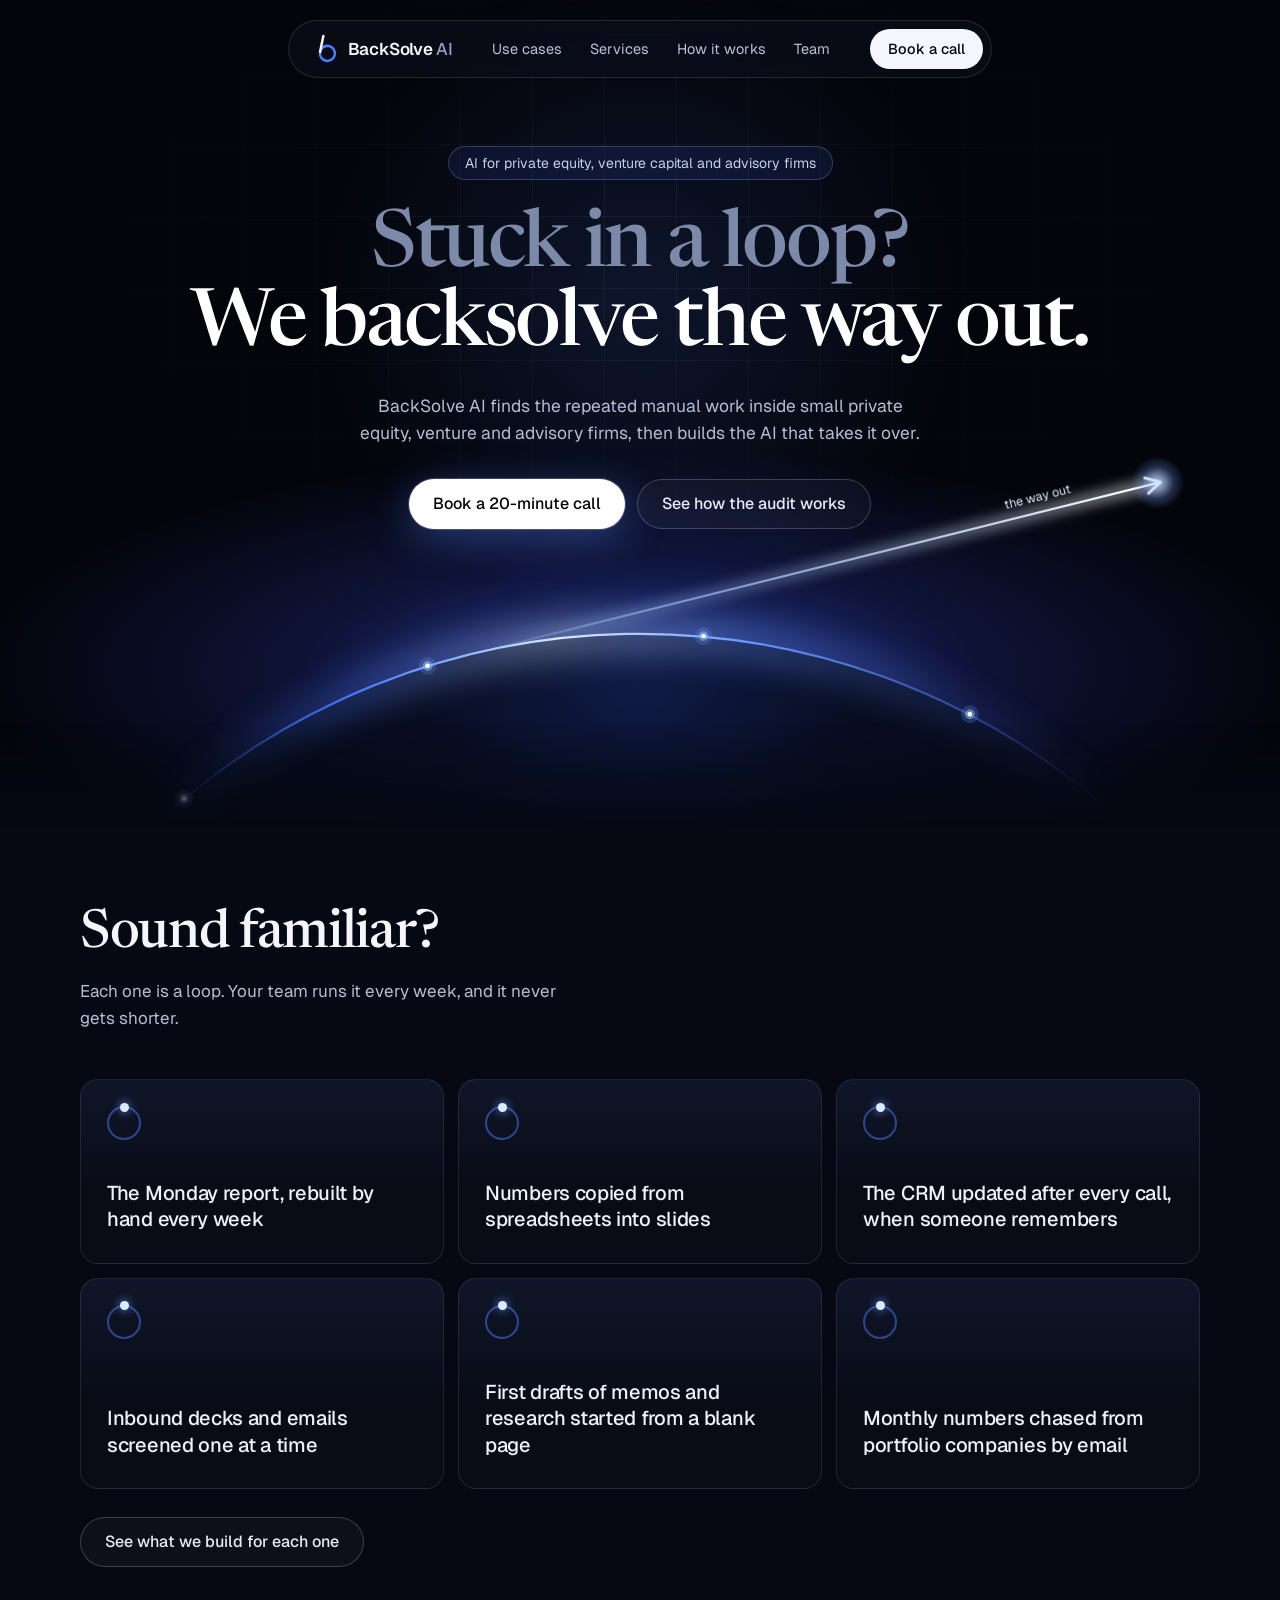
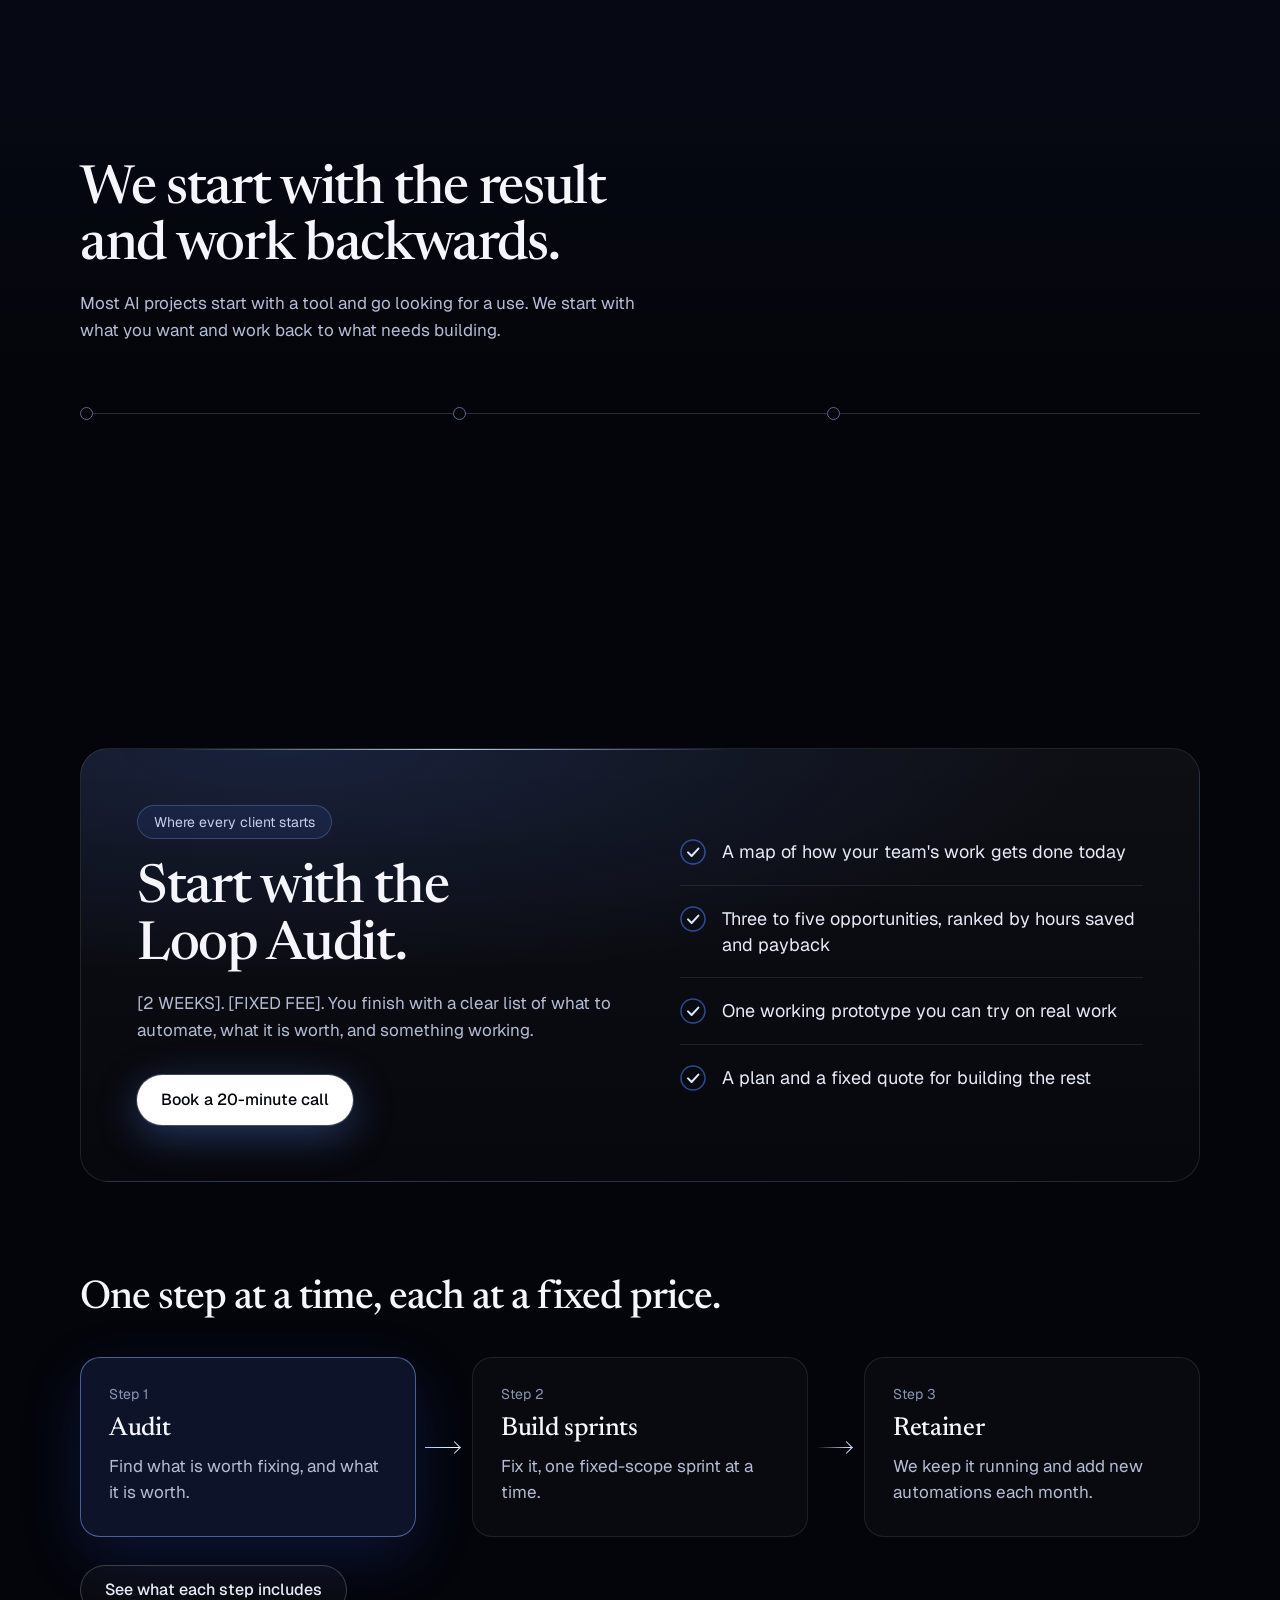
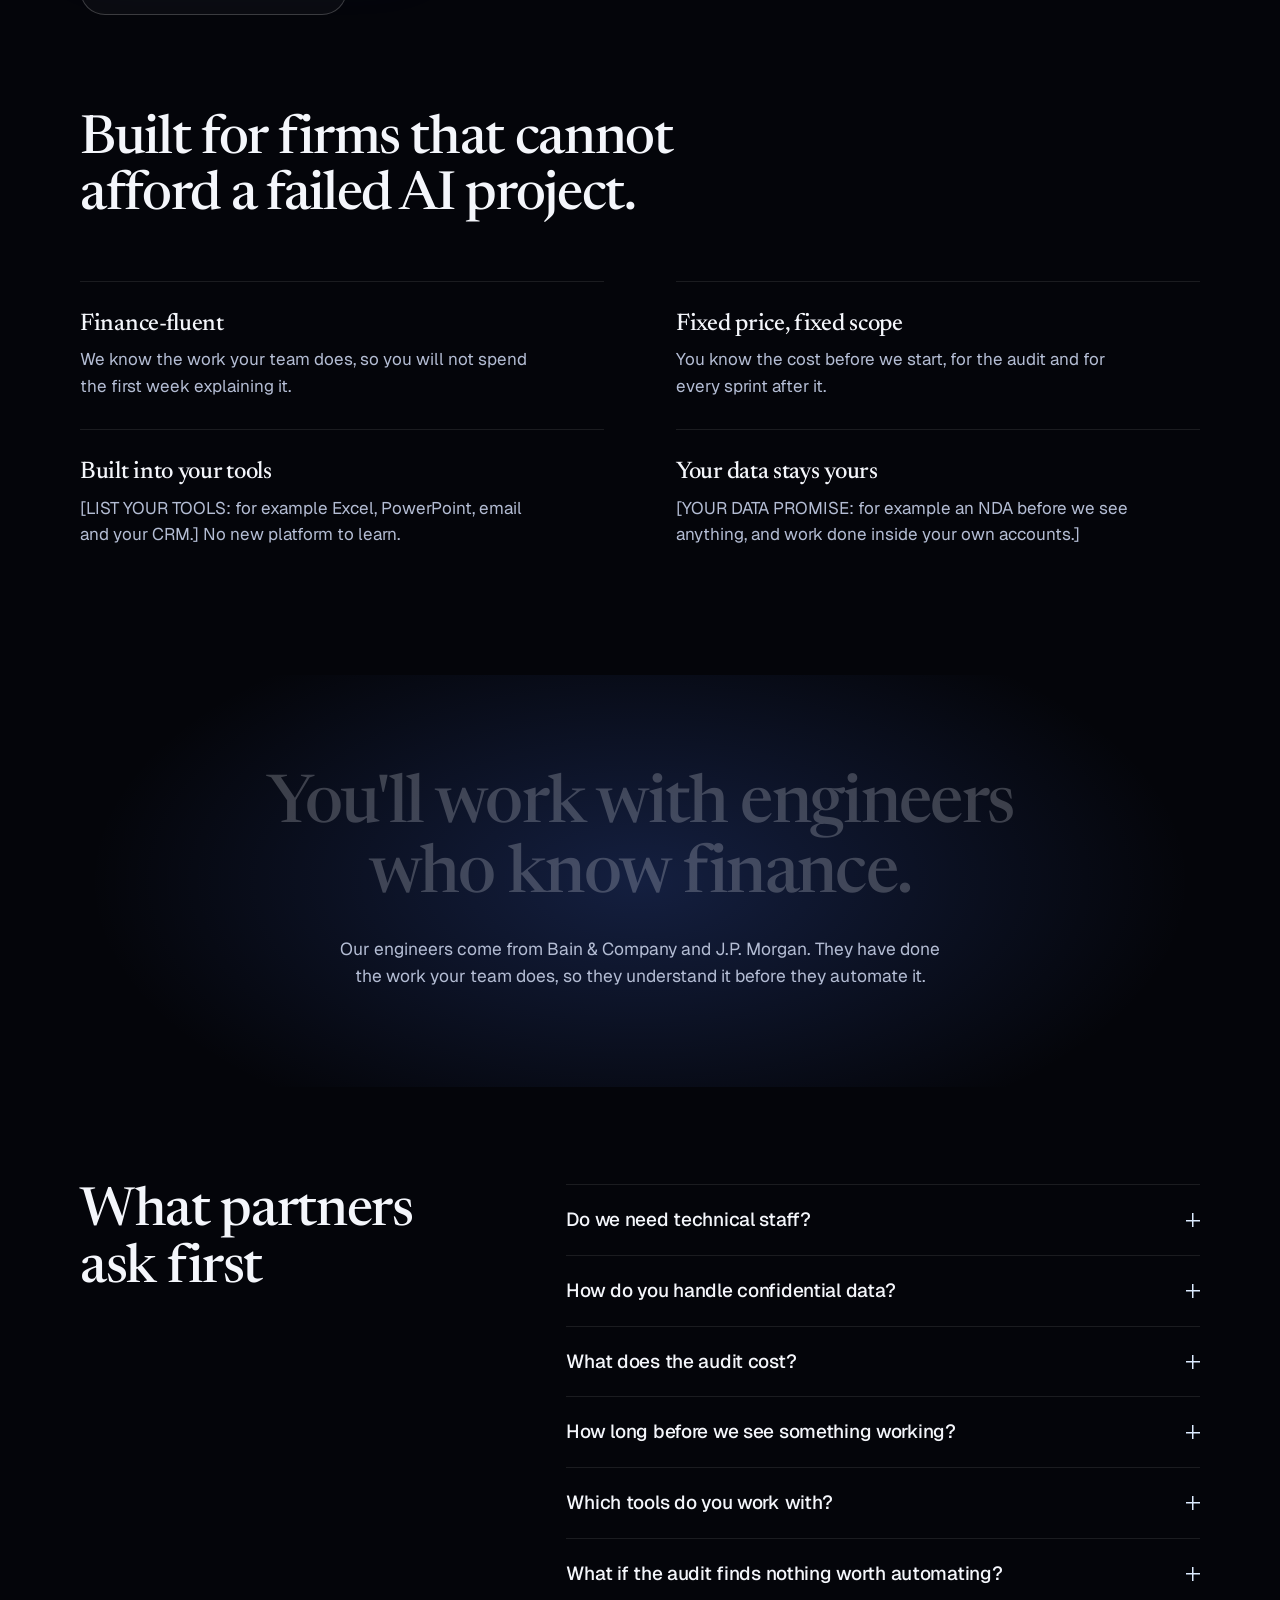
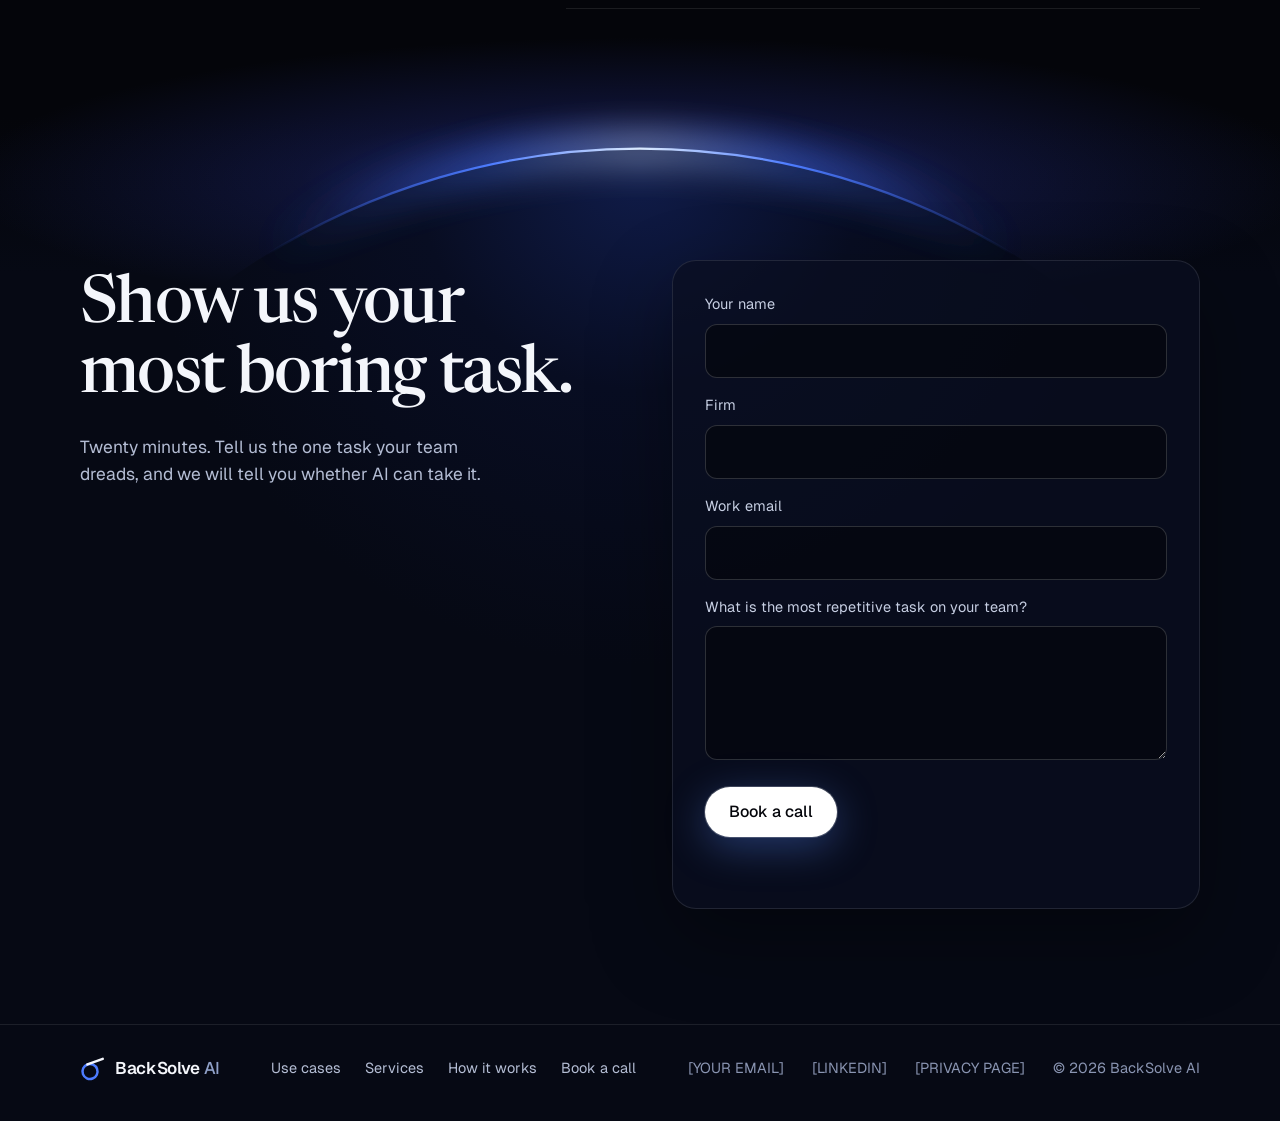
==== commit 3a6976bb: "Take the words off the ring and add a particle stream The words on the hero ring are gone, at the ow" ====
--- a/index.html
+++ b/index.html
@@ -59,7 +59,7 @@
         </div>
       </div>
 
-      <!-- The loop (a ring of "collect, reconcile, format, report") and the way out (the beam).
+      <!-- The loop (a ring of lights) and the way out (the beam). The script adds a stream of particles.
            All coordinates share one space: ring centre 720,1480, radius 800. -->
       <div class="orbit" id="orbit" aria-hidden="true">
         <svg class="orbit__base" viewBox="0 480 1440 420" focusable="false">
@@ -90,8 +90,6 @@
         </svg>
 
         <svg class="orbit__spin" viewBox="-96 664 1632 1632" focusable="false">
-          <defs><path id="o-words" d="M720 706a774 774 0 1 1-0.01 0"/></defs>
-          <text class="orbit__words" font-size="13" letter-spacing="2.8"><textPath href="#o-words" textLength="4863" lengthAdjust="spacing">collect&#160;&#160;&#160;&#160;&#160;reconcile&#160;&#160;&#160;&#160;&#160;format&#160;&#160;&#160;&#160;&#160;report&#160;&#160;&#160;&#160;&#160;collect&#160;&#160;&#160;&#160;&#160;reconcile&#160;&#160;&#160;&#160;&#160;format&#160;&#160;&#160;&#160;&#160;report&#160;&#160;&#160;&#160;&#160;collect&#160;&#160;&#160;&#160;&#160;reconcile&#160;&#160;&#160;&#160;&#160;format&#160;&#160;&#160;&#160;&#160;report&#160;&#160;&#160;&#160;&#160;collect&#160;&#160;&#160;&#160;&#160;reconcile&#160;&#160;&#160;&#160;&#160;format&#160;&#160;&#160;&#160;&#160;report&#160;&#160;&#160;&#160;&#160;collect&#160;&#160;&#160;&#160;&#160;reconcile&#160;&#160;&#160;&#160;&#160;format&#160;&#160;&#160;&#160;&#160;report&#160;&#160;&#160;&#160;&#160;collect&#160;&#160;&#160;&#160;&#160;reconcile&#160;&#160;&#160;&#160;&#160;format&#160;&#160;&#160;&#160;&#160;report&#160;&#160;&#160;&#160;&#160;collect&#160;&#160;&#160;&#160;&#160;reconcile&#160;&#160;&#160;&#160;&#160;format&#160;&#160;&#160;&#160;&#160;report&#160;&#160;&#160;&#160;&#160;collect&#160;&#160;&#160;&#160;&#160;reconcile&#160;&#160;&#160;&#160;&#160;format&#160;&#160;&#160;&#160;&#160;report&#160;&#160;&#160;&#160;&#160;collect&#160;&#160;&#160;&#160;&#160;reconcile&#160;&#160;&#160;&#160;&#160;format&#160;&#160;&#160;&#160;&#160;report&#160;&#160;&#160;&#160;&#160;collect&#160;&#160;&#160;&#160;&#160;reconcile&#160;&#160;&#160;&#160;&#160;format&#160;&#160;&#160;&#160;&#160;report&#160;&#160;&#160;&#160;&#160;collect&#160;&#160;&#160;&#160;&#160;reconcile&#160;&#160;&#160;&#160;&#160;format&#160;&#160;&#160;&#160;&#160;report&#160;&#160;&#160;&#160;&#160;collect&#160;&#160;&#160;&#160;&#160;reconcile&#160;&#160;&#160;&#160;&#160;format&#160;&#160;&#160;&#160;&#160;report&#160;&#160;&#160;&#160;&#160;</textPath></text>
           <g class="orbit__beads">
             <g transform="rotate(-17.4 720 1480)"><circle cx="720" cy="680" r="10" fill="#6E9BFF" fill-opacity="0.22"/><circle cx="720" cy="680" r="5.5" fill="#9CC2FF" fill-opacity="0.5"/><circle cx="720" cy="680" r="2.6" fill="#FFFFFF"/></g>
             <g transform="rotate(5.1 720 1480)"><circle cx="720" cy="680" r="10" fill="#6E9BFF" fill-opacity="0.22"/><circle cx="720" cy="680" r="5.5" fill="#9CC2FF" fill-opacity="0.5"/><circle cx="720" cy="680" r="2.6" fill="#FFFFFF"/></g>
--- a/css/styles.css
+++ b/css/styles.css
@@ -104,7 +104,7 @@
 .orbit svg { position: absolute; overflow: visible; }
 .orbit__base, .orbit__top { inset: 0; width: 100%; height: 100%; }
 .orbit__spin { left: -6.6667%; top: 43.8095%; width: 113.3333%; height: auto; aspect-ratio: 1; }
-.orbit__words { fill: #9FB4E6; fill-opacity: 0.85; font-family: var(--font); }
+.orbit__flow { position: absolute; inset: 0; width: 100%; height: 100%; }
 .orbit__label { fill: var(--ice); font-family: var(--font); }
 .orbit__flare { position: absolute; left: 90.4514%; top: 7.1905%; width: 4.4%; aspect-ratio: 1; border-radius: 50%; background: radial-gradient(circle, rgba(200, 222, 255, 0.85), rgba(110, 155, 255, 0.28) 40%, transparent 68%); transform: translate(-50%, -50%); }
 .orbit__spark { position: absolute; left: 36.5625%; top: 53.2857%; width: 6.25%; height: 3px; margin-top: -1.5px; border-radius: 3px; background: linear-gradient(90deg, rgba(156, 194, 255, 0), #FFFFFF); box-shadow: 0 0 12px rgba(156, 194, 255, 0.9); transform-origin: 0 50%; transform: rotate(-14.01deg) translateX(0); opacity: 0; }
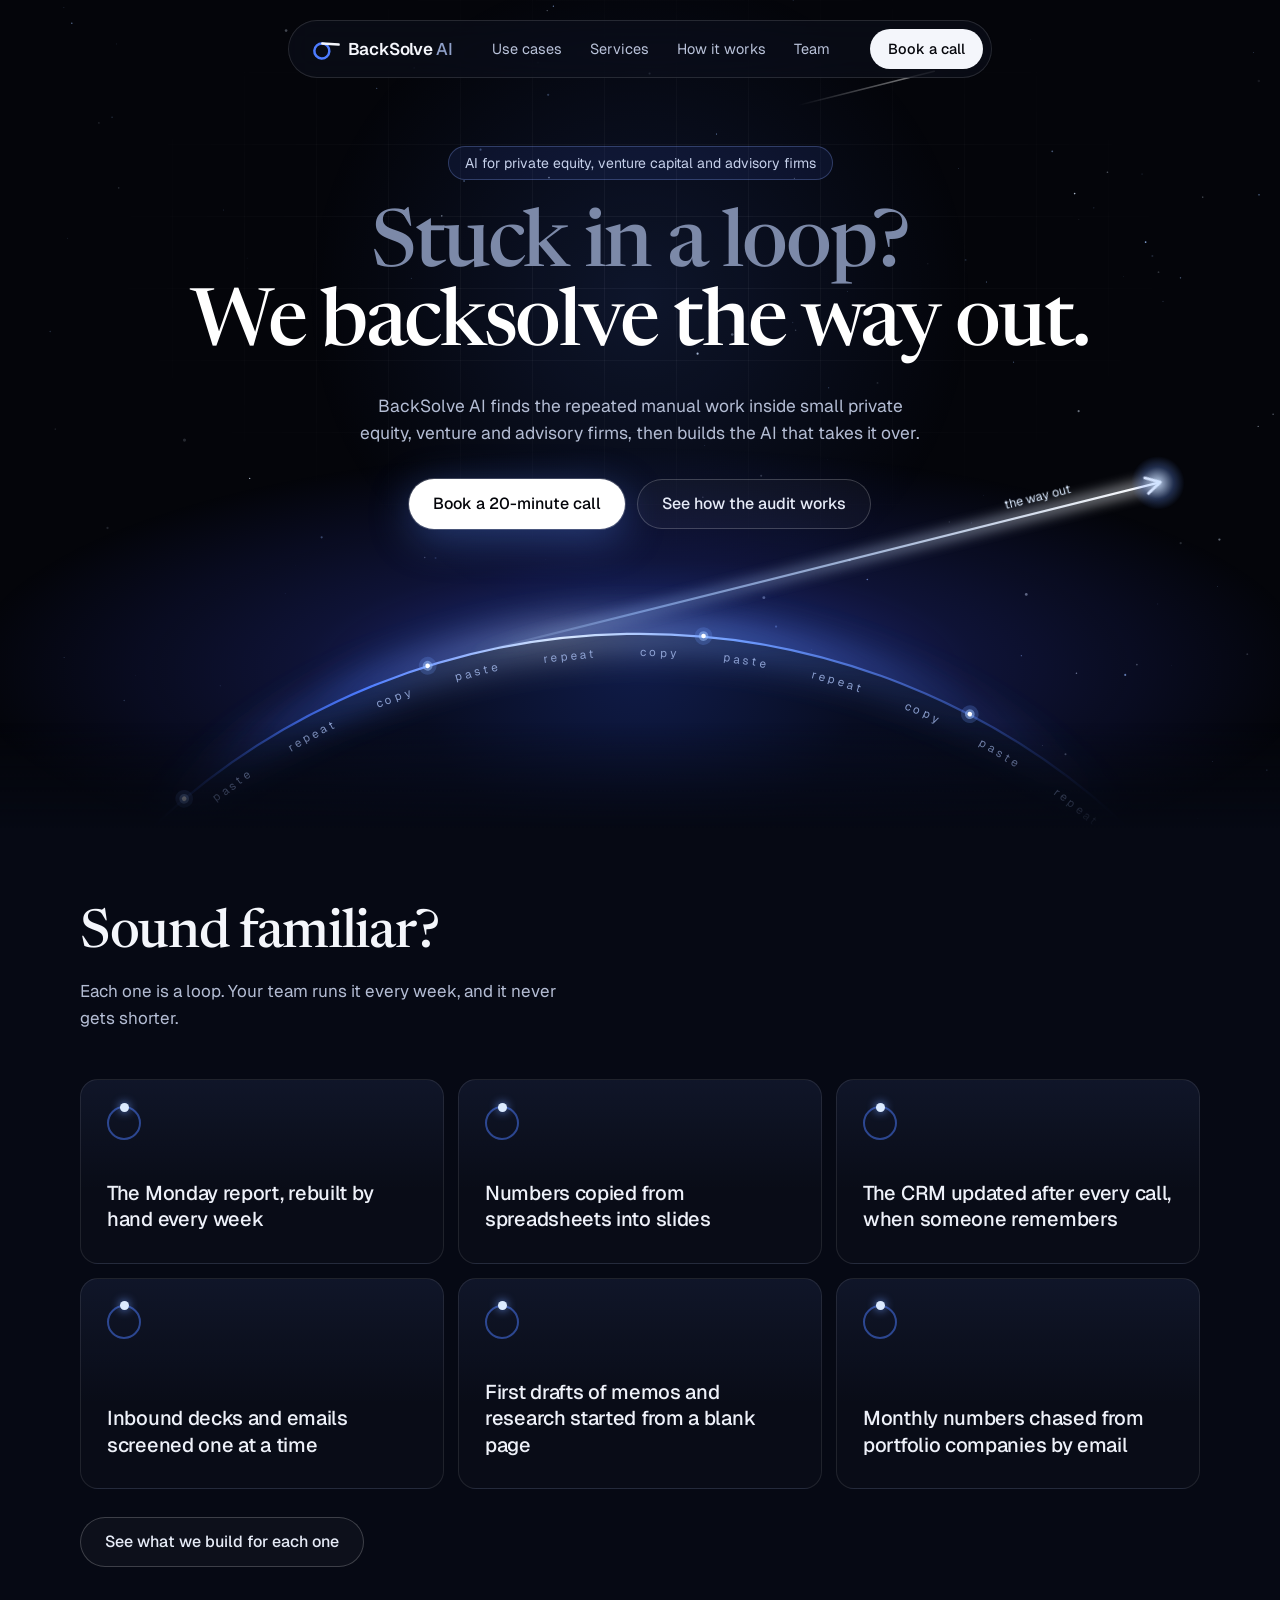
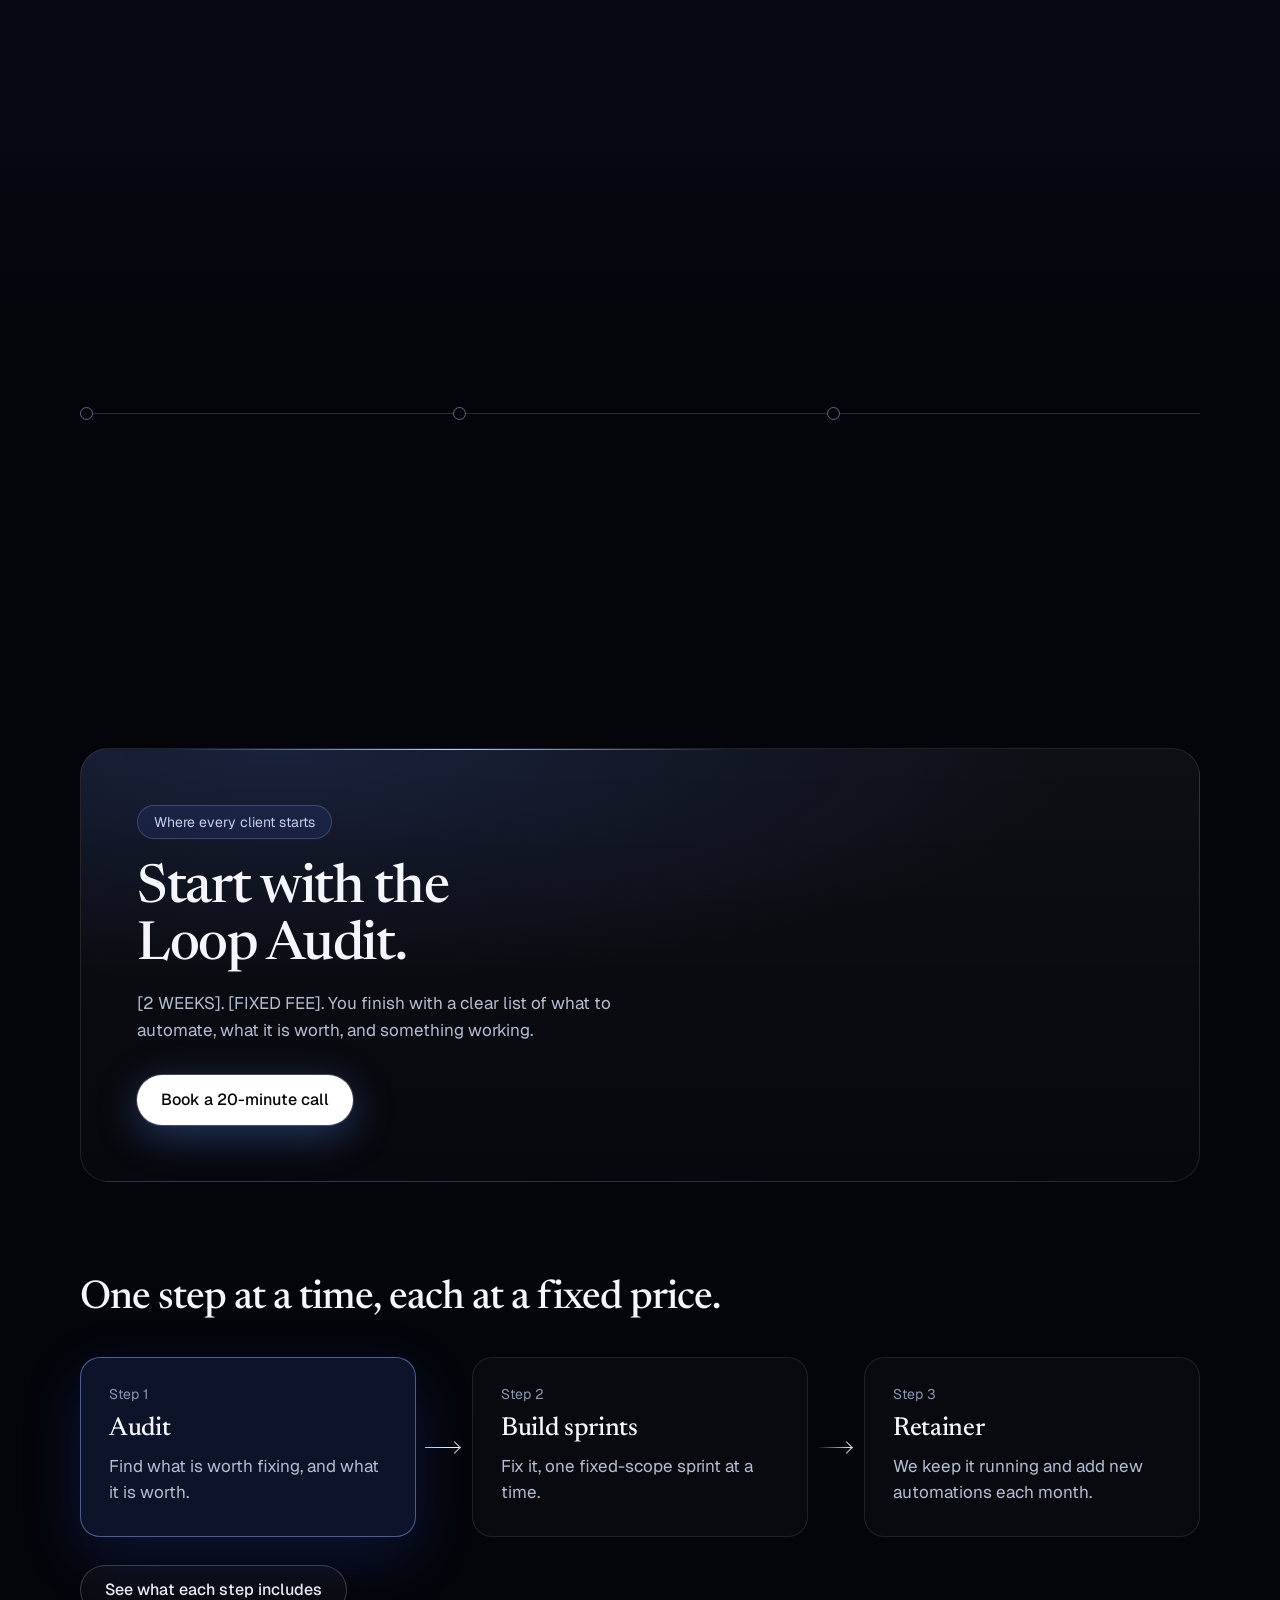
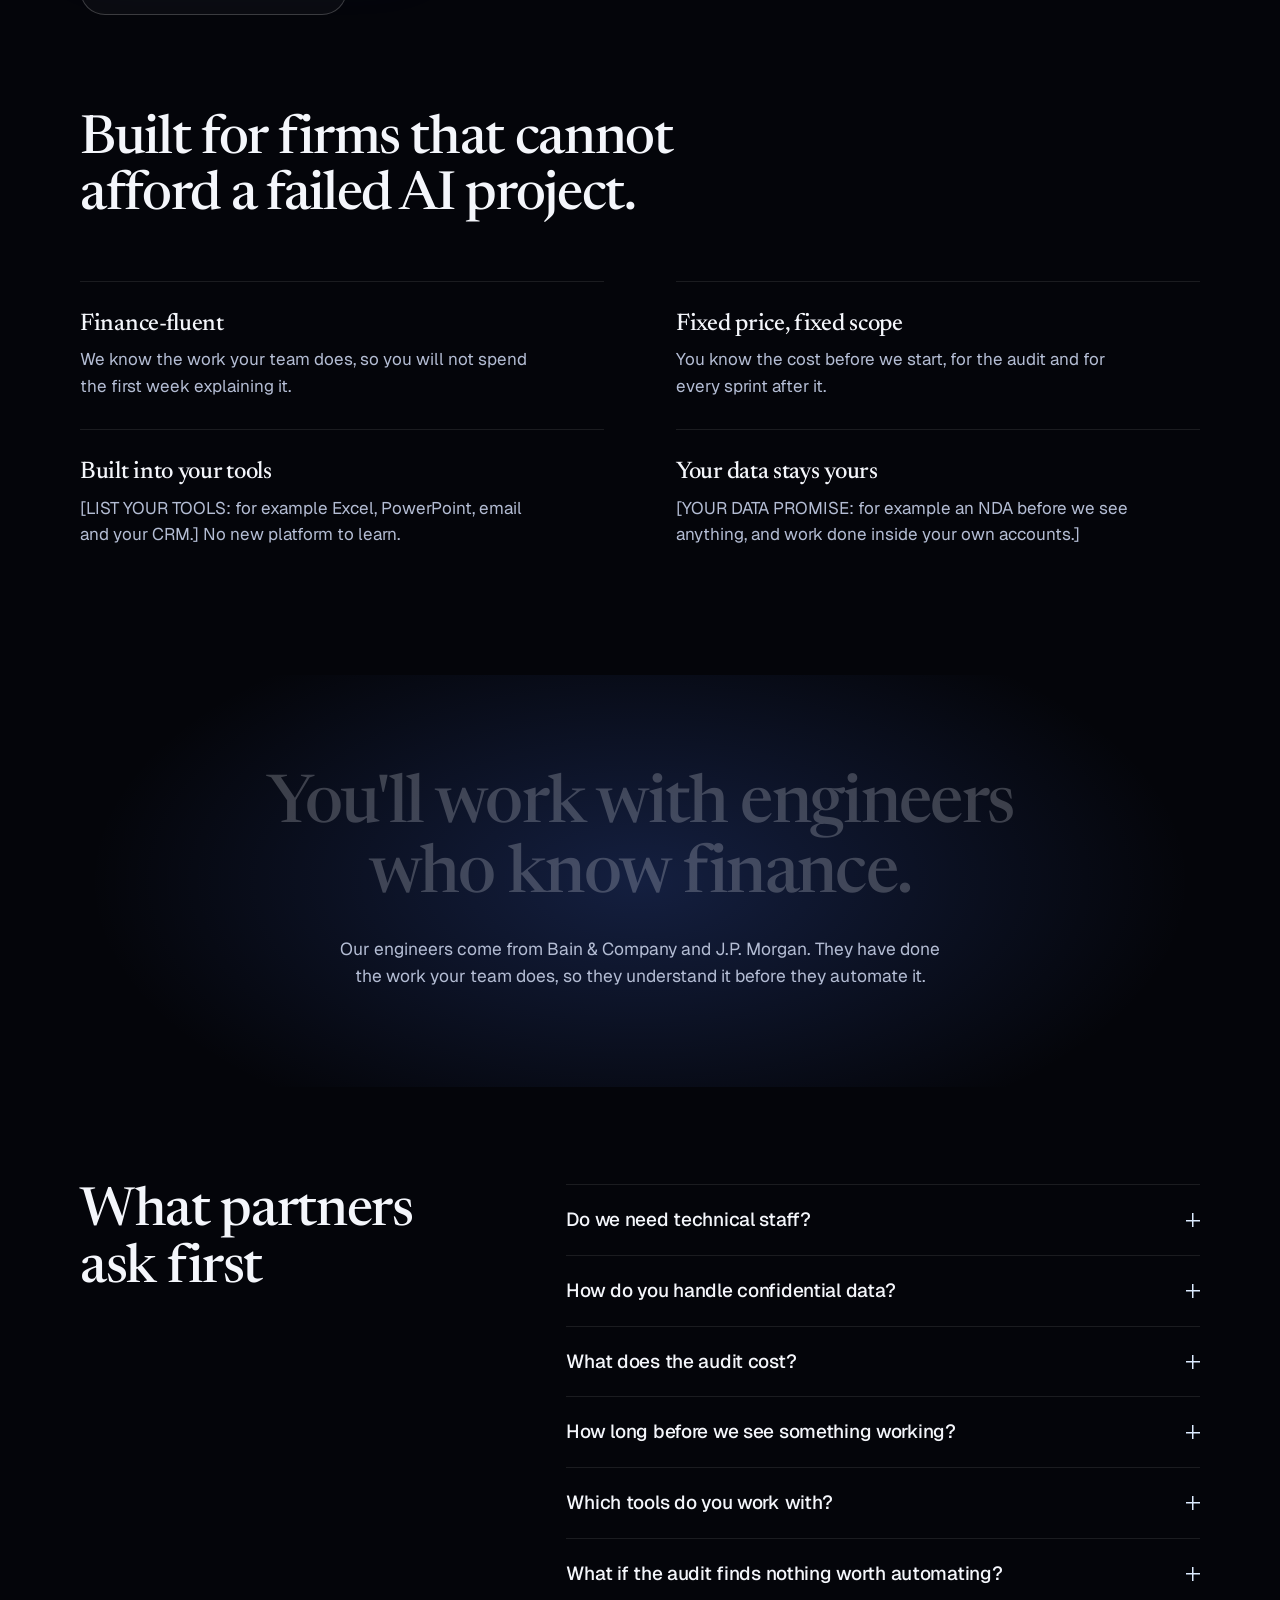
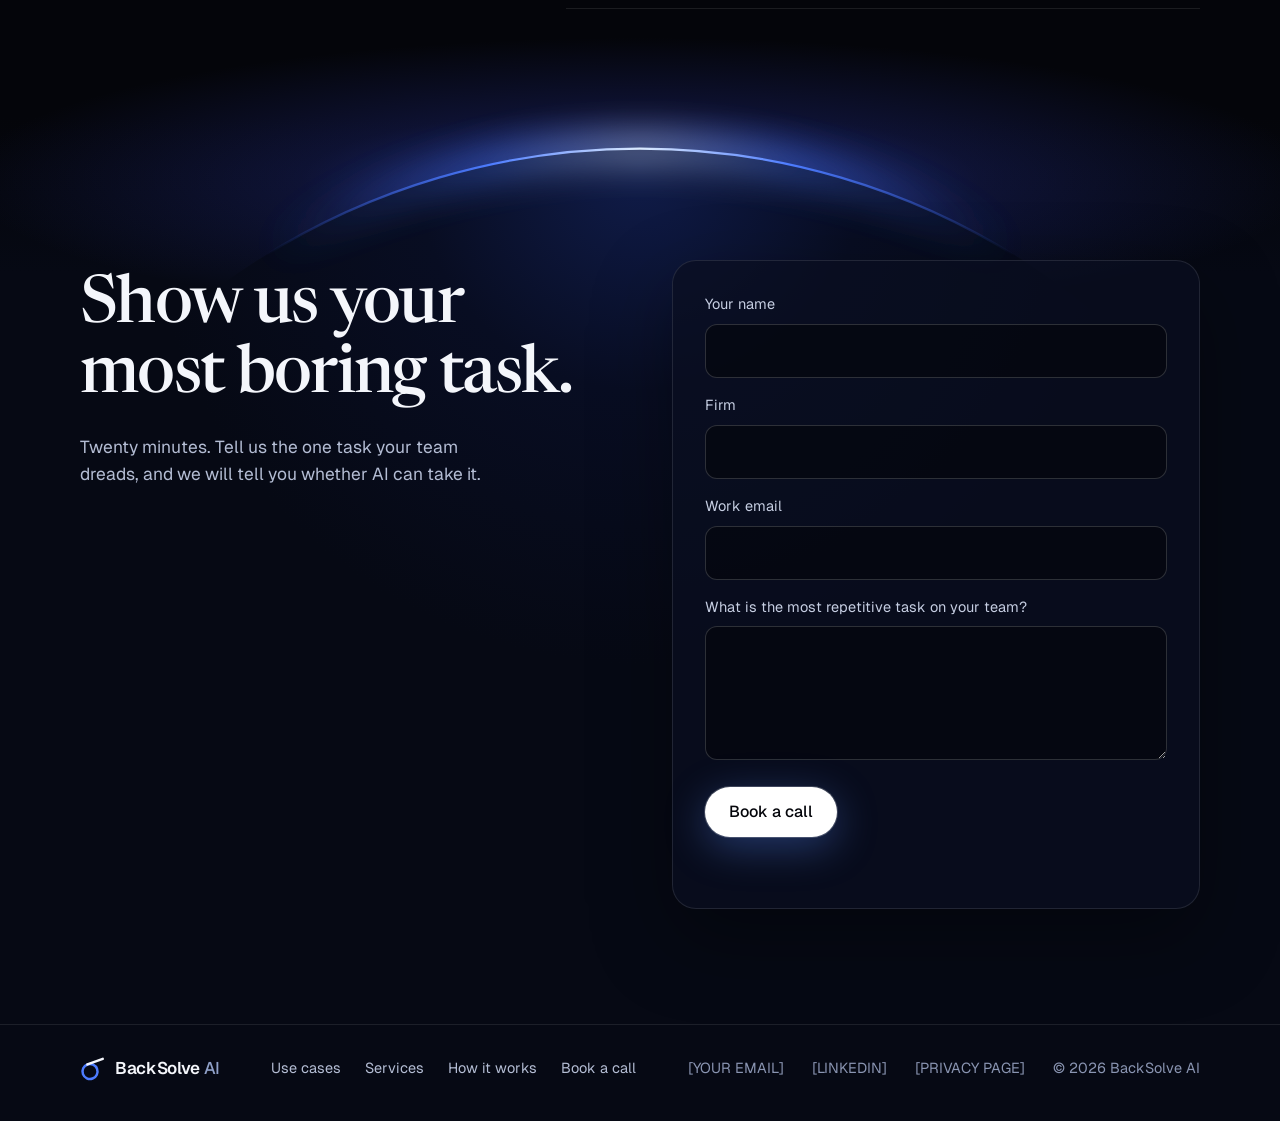
==== commit 69017537: "Bring back "copy, paste, repeat" on the ring The owner preferred the original ring. This undoes comm" ====
--- a/index.html
+++ b/index.html
@@ -59,7 +59,7 @@
         </div>
       </div>
 
-      <!-- The loop (a ring of lights) and the way out (the beam). The script adds a stream of particles.
+      <!-- The loop (a ring of "copy, paste, repeat") and the way out (the beam).
            All coordinates share one space: ring centre 720,1480, radius 800. -->
       <div class="orbit" id="orbit" aria-hidden="true">
         <svg class="orbit__base" viewBox="0 480 1440 420" focusable="false">
@@ -90,6 +90,8 @@
         </svg>
 
         <svg class="orbit__spin" viewBox="-96 664 1632 1632" focusable="false">
+          <defs><path id="o-words" d="M720 706a774 774 0 1 1-0.01 0"/></defs>
+          <text class="orbit__words" font-size="13" letter-spacing="3.4"><textPath href="#o-words" textLength="4863" lengthAdjust="spacing">copy&#160;&#160;&#160;&#160;&#160;&#160;&#160;paste&#160;&#160;&#160;&#160;&#160;&#160;&#160;repeat&#160;&#160;&#160;&#160;&#160;&#160;&#160;copy&#160;&#160;&#160;&#160;&#160;&#160;&#160;paste&#160;&#160;&#160;&#160;&#160;&#160;&#160;repeat&#160;&#160;&#160;&#160;&#160;&#160;&#160;copy&#160;&#160;&#160;&#160;&#160;&#160;&#160;paste&#160;&#160;&#160;&#160;&#160;&#160;&#160;repeat&#160;&#160;&#160;&#160;&#160;&#160;&#160;copy&#160;&#160;&#160;&#160;&#160;&#160;&#160;paste&#160;&#160;&#160;&#160;&#160;&#160;&#160;repeat&#160;&#160;&#160;&#160;&#160;&#160;&#160;copy&#160;&#160;&#160;&#160;&#160;&#160;&#160;paste&#160;&#160;&#160;&#160;&#160;&#160;&#160;repeat&#160;&#160;&#160;&#160;&#160;&#160;&#160;copy&#160;&#160;&#160;&#160;&#160;&#160;&#160;paste&#160;&#160;&#160;&#160;&#160;&#160;&#160;repeat&#160;&#160;&#160;&#160;&#160;&#160;&#160;copy&#160;&#160;&#160;&#160;&#160;&#160;&#160;paste&#160;&#160;&#160;&#160;&#160;&#160;&#160;repeat&#160;&#160;&#160;&#160;&#160;&#160;&#160;copy&#160;&#160;&#160;&#160;&#160;&#160;&#160;paste&#160;&#160;&#160;&#160;&#160;&#160;&#160;repeat&#160;&#160;&#160;&#160;&#160;&#160;&#160;copy&#160;&#160;&#160;&#160;&#160;&#160;&#160;paste&#160;&#160;&#160;&#160;&#160;&#160;&#160;repeat&#160;&#160;&#160;&#160;&#160;&#160;&#160;copy&#160;&#160;&#160;&#160;&#160;&#160;&#160;paste&#160;&#160;&#160;&#160;&#160;&#160;&#160;repeat&#160;&#160;&#160;&#160;&#160;&#160;&#160;copy&#160;&#160;&#160;&#160;&#160;&#160;&#160;paste&#160;&#160;&#160;&#160;&#160;&#160;&#160;repeat&#160;&#160;&#160;&#160;&#160;&#160;&#160;copy&#160;&#160;&#160;&#160;&#160;&#160;&#160;paste&#160;&#160;&#160;&#160;&#160;&#160;&#160;repeat&#160;&#160;&#160;&#160;&#160;&#160;&#160;copy&#160;&#160;&#160;&#160;&#160;&#160;&#160;paste&#160;&#160;&#160;&#160;&#160;&#160;&#160;repeat&#160;&#160;&#160;&#160;&#160;&#160;&#160;copy&#160;&#160;&#160;&#160;&#160;&#160;&#160;paste&#160;&#160;&#160;&#160;&#160;&#160;&#160;repeat&#160;&#160;&#160;&#160;&#160;&#160;&#160;copy&#160;&#160;&#160;&#160;&#160;&#160;&#160;paste&#160;&#160;&#160;&#160;&#160;&#160;&#160;repeat&#160;&#160;&#160;&#160;&#160;&#160;&#160;copy&#160;&#160;&#160;&#160;&#160;&#160;&#160;paste&#160;&#160;&#160;&#160;&#160;&#160;&#160;repeat&#160;&#160;&#160;&#160;&#160;&#160;&#160;</textPath></text>
           <g class="orbit__beads">
             <g transform="rotate(-17.4 720 1480)"><circle cx="720" cy="680" r="10" fill="#6E9BFF" fill-opacity="0.22"/><circle cx="720" cy="680" r="5.5" fill="#9CC2FF" fill-opacity="0.5"/><circle cx="720" cy="680" r="2.6" fill="#FFFFFF"/></g>
             <g transform="rotate(5.1 720 1480)"><circle cx="720" cy="680" r="10" fill="#6E9BFF" fill-opacity="0.22"/><circle cx="720" cy="680" r="5.5" fill="#9CC2FF" fill-opacity="0.5"/><circle cx="720" cy="680" r="2.6" fill="#FFFFFF"/></g>
--- a/css/styles.css
+++ b/css/styles.css
@@ -104,7 +104,7 @@
 .orbit svg { position: absolute; overflow: visible; }
 .orbit__base, .orbit__top { inset: 0; width: 100%; height: 100%; }
 .orbit__spin { left: -6.6667%; top: 43.8095%; width: 113.3333%; height: auto; aspect-ratio: 1; }
-.orbit__flow { position: absolute; inset: 0; width: 100%; height: 100%; }
+.orbit__words { fill: #9FB4E6; fill-opacity: 0.85; font-family: var(--font); }
 .orbit__label { fill: var(--ice); font-family: var(--font); }
 .orbit__flare { position: absolute; left: 90.4514%; top: 7.1905%; width: 4.4%; aspect-ratio: 1; border-radius: 50%; background: radial-gradient(circle, rgba(200, 222, 255, 0.85), rgba(110, 155, 255, 0.28) 40%, transparent 68%); transform: translate(-50%, -50%); }
 .orbit__spark { position: absolute; left: 36.5625%; top: 53.2857%; width: 6.25%; height: 3px; margin-top: -1.5px; border-radius: 3px; background: linear-gradient(90deg, rgba(156, 194, 255, 0), #FFFFFF); box-shadow: 0 0 12px rgba(156, 194, 255, 0.9); transform-origin: 0 50%; transform: rotate(-14.01deg) translateX(0); opacity: 0; }
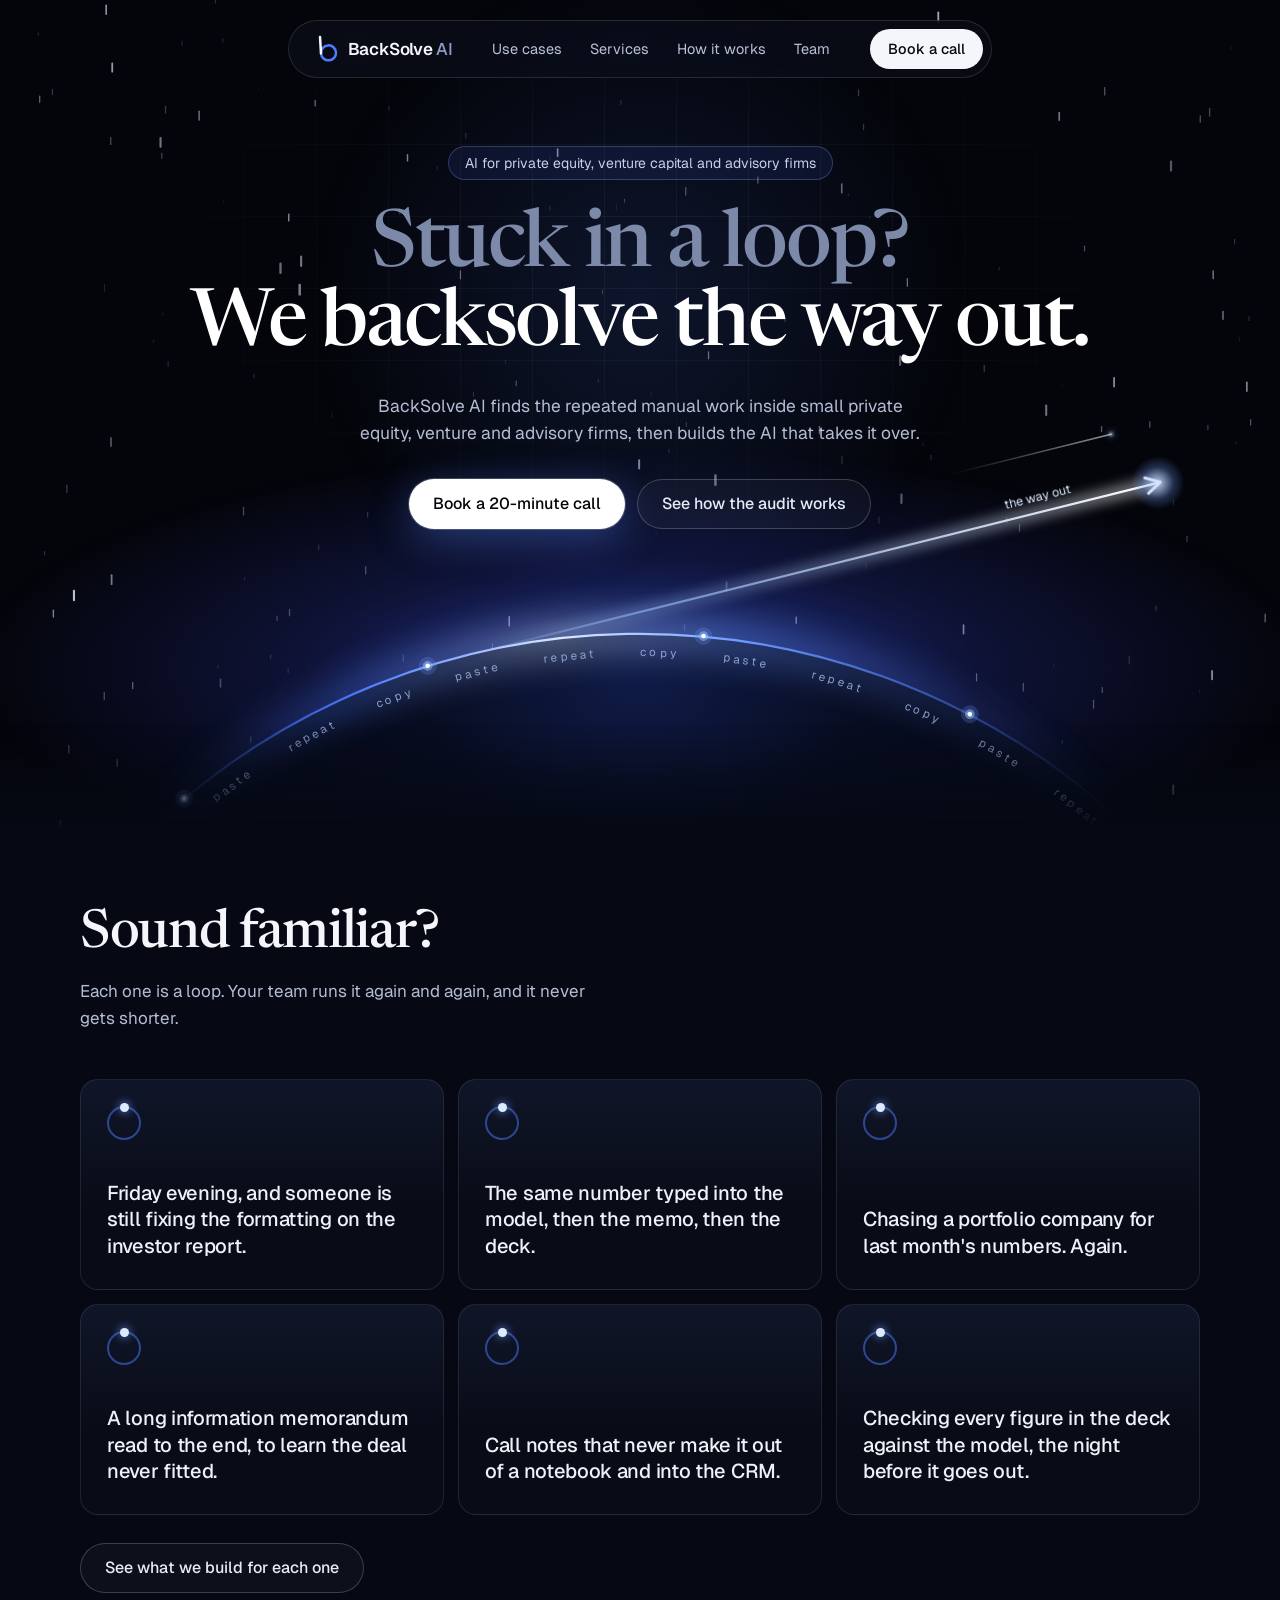
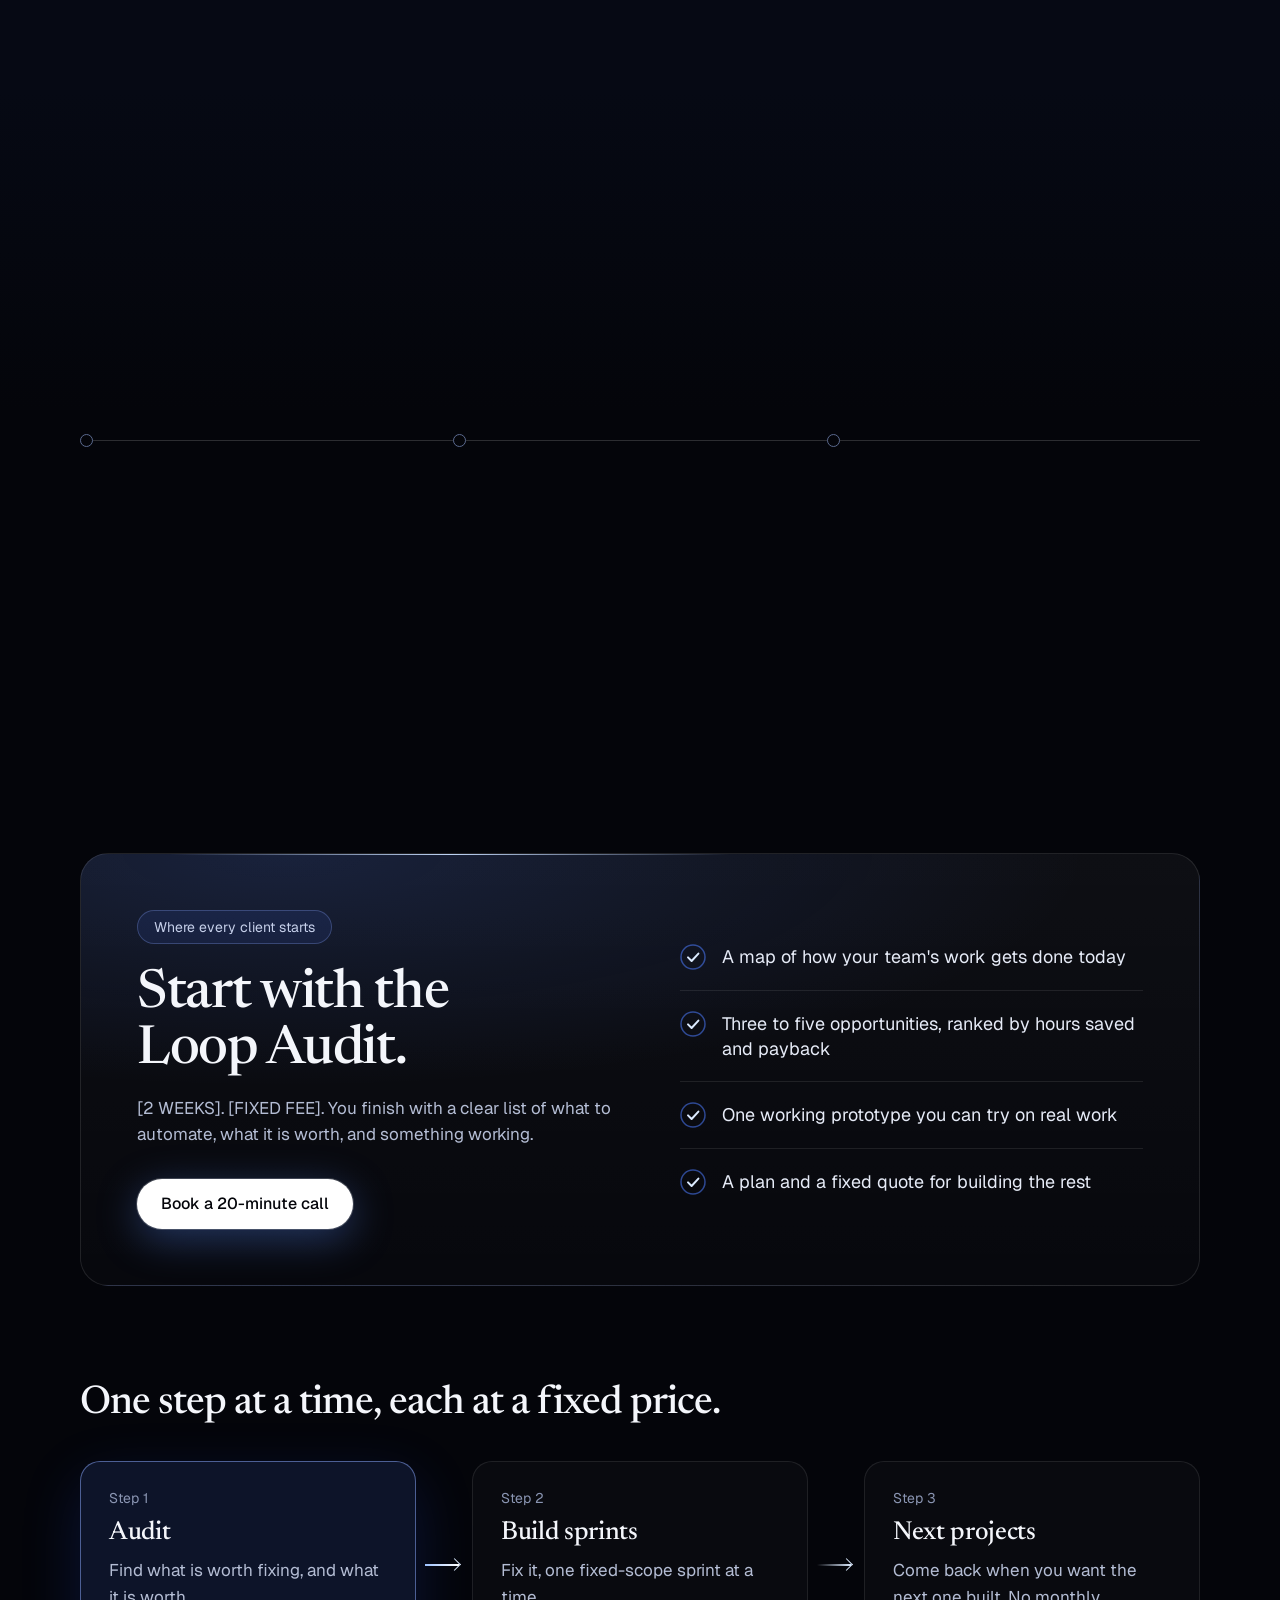
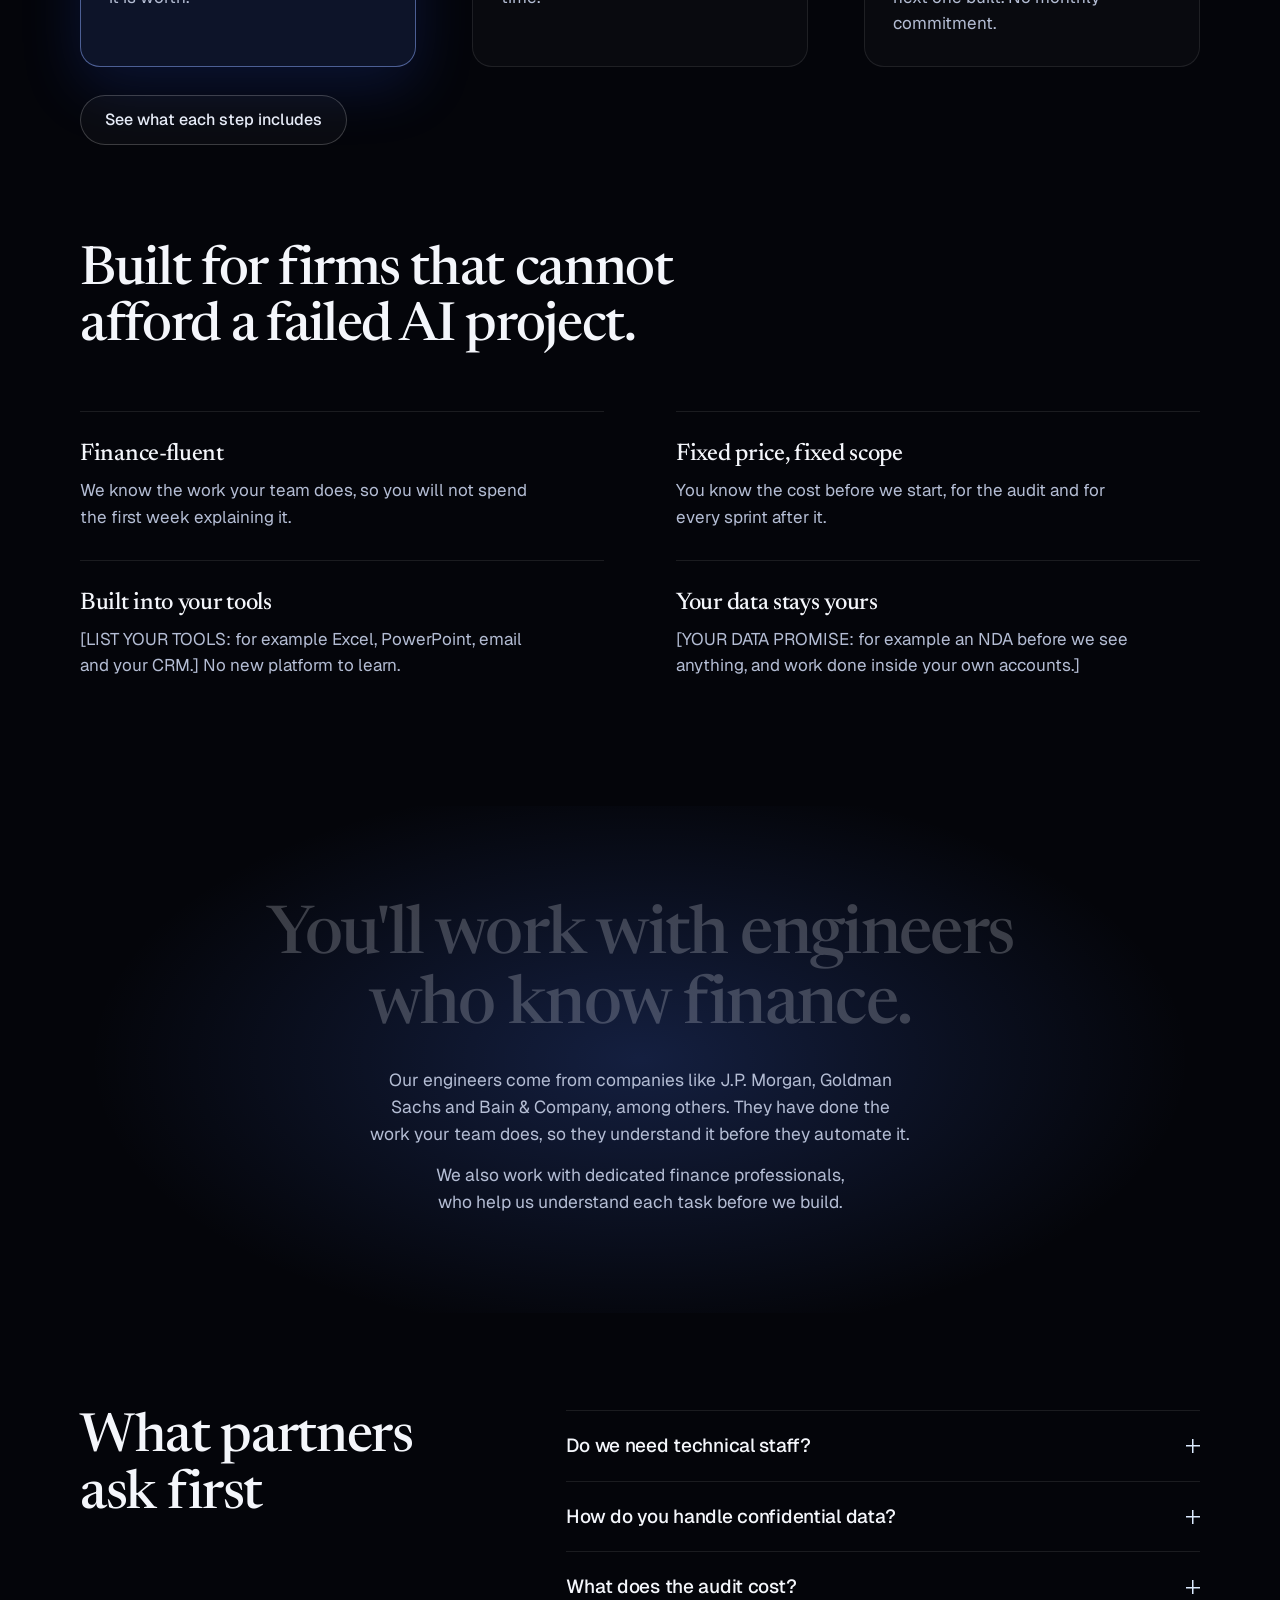
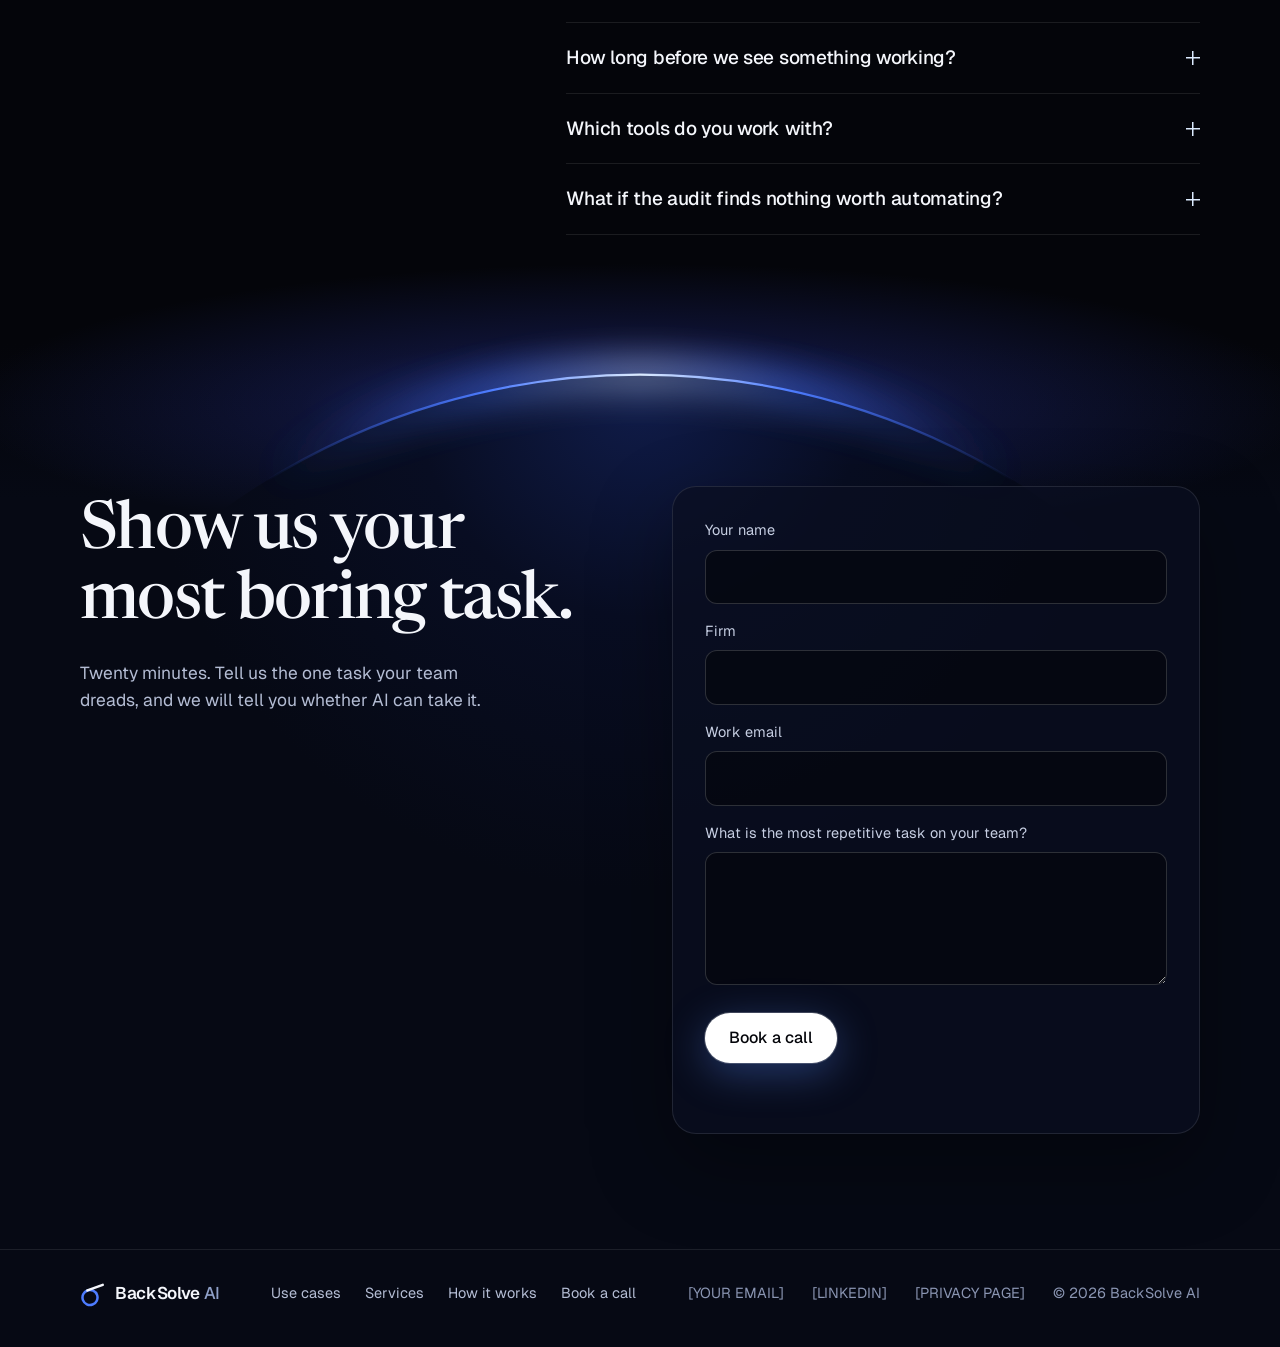
==== commit 4a924742: "Add a How it works page, rework step 3, sharpen the examples and upgrade the stars How it works - Ne" ====
--- a/index.html
+++ b/index.html
@@ -32,7 +32,7 @@
       <div class="nav__links" id="nav-links">
         <a href="use-cases.html">Use cases</a>
         <a href="services.html">Services</a>
-        <a href="#how">How it works</a>
+        <a href="how-it-works.html">How it works</a>
         <a href="#team">Team</a>
       </div>
       <button class="nav__toggle" type="button" aria-label="Menu" aria-expanded="false" aria-controls="nav-links"></button>
@@ -144,15 +144,15 @@
       <div class="wrap">
         <div data-reveal>
           <h2 class="h2">Sound familiar?</h2>
-          <p class="sub">Each one is a loop. Your team runs it every week, and it never gets shorter.</p>
+          <p class="sub">Each one is a loop. Your team runs it again and again, and it never gets shorter.</p>
         </div>
         <ul class="cards" data-stagger>
-          <li class="card"><span class="loopicon" aria-hidden="true"></span><p>The Monday report, rebuilt by hand every week</p></li>
-          <li class="card"><span class="loopicon" aria-hidden="true"></span><p>Numbers copied from spreadsheets into slides</p></li>
-          <li class="card"><span class="loopicon" aria-hidden="true"></span><p>The CRM updated after every call, when someone remembers</p></li>
-          <li class="card"><span class="loopicon" aria-hidden="true"></span><p>Inbound decks and emails screened one at a time</p></li>
-          <li class="card"><span class="loopicon" aria-hidden="true"></span><p>First drafts of memos and research started from a blank page</p></li>
-          <li class="card"><span class="loopicon" aria-hidden="true"></span><p>Monthly numbers chased from portfolio companies by email</p></li>
+          <li class="card"><span class="loopicon" aria-hidden="true"></span><p>Friday evening, and someone is still fixing the formatting on the investor report.</p></li>
+          <li class="card"><span class="loopicon" aria-hidden="true"></span><p>The same number typed into the model, then the memo, then the deck.</p></li>
+          <li class="card"><span class="loopicon" aria-hidden="true"></span><p>Chasing a portfolio company for last month's numbers. Again.</p></li>
+          <li class="card"><span class="loopicon" aria-hidden="true"></span><p>A long information memorandum read to the end, to learn the deal never fitted.</p></li>
+          <li class="card"><span class="loopicon" aria-hidden="true"></span><p>Call notes that never make it out of a notebook and into the CRM.</p></li>
+          <li class="card"><span class="loopicon" aria-hidden="true"></span><p>Checking every figure in the deck against the model, the night before it goes out.</p></li>
         </ul>
         <p class="more" data-reveal><a class="btn btn--ghost" href="use-cases.html">See what we build for each one</a></p>
       </div>
@@ -185,6 +185,7 @@
             <p>We build it in short, fixed-scope sprints, inside the tools you already use.</p>
           </li>
         </ol>
+        <p class="more" data-reveal><a class="btn btn--ghost" href="how-it-works.html">See each step in detail</a></p>
       </div>
     </section>
 
@@ -218,7 +219,7 @@
         <ol class="path" data-stagger>
           <li class="path__item"><p class="path__step">Step 1</p><h3 class="h3">Audit</h3><p>Find what is worth fixing, and what it is worth.</p></li>
           <li class="path__item"><p class="path__step">Step 2</p><h3 class="h3">Build sprints</h3><p>Fix it, one fixed-scope sprint at a time.</p></li>
-          <li class="path__item path__item--last"><p class="path__step">Step 3</p><h3 class="h3">Retainer</h3><p>We keep it running and add new automations each month.</p></li>
+          <li class="path__item path__item--last"><p class="path__step">Step 3</p><h3 class="h3">Next projects</h3><p>Come back when you want the next one built. No monthly commitment.</p></li>
         </ol>
         <p class="more" data-reveal><a class="btn btn--ghost" href="services.html">See what each step includes</a></p>
       </div>
@@ -245,8 +246,9 @@
     <section class="section team" id="team">
       <div class="wrap team__inner" data-reveal>
         <h2 class="h2 h2--big">You'll work with engineers who know finance.</h2>
-        <!-- Keep this line only if it is true of the people who will do the work -->
-        <p class="lede">Our engineers come from Bain &amp; Company and J.P. Morgan. They have done the work your team does, so they understand it before they automate it.</p>
+        <!-- Wording supplied by the owner. Keep it only while it is true of the people who do the work. -->
+        <p class="lede">Our engineers come from companies like J.P. Morgan, Goldman Sachs and Bain &amp; Company, among others. They have done the work your team does, so they understand it before they automate it.</p>
+        <p class="lede">We also work with dedicated finance professionals, who help us understand each task before we build.</p>
       </div>
     </section>
 
@@ -353,7 +355,7 @@
       <ul class="site-footer__pages">
         <li><a href="use-cases.html">Use cases</a></li>
         <li><a href="services.html">Services</a></li>
-        <li><a href="#how">How it works</a></li>
+        <li><a href="how-it-works.html">How it works</a></li>
         <li><a href="#book" data-book>Book a call</a></li>
       </ul>
       <!-- TODO: replace the bracketed items with real links -->
--- a/css/styles.css
+++ b/css/styles.css
@@ -174,6 +174,7 @@
 .team__inner { position: relative; z-index: 1; }
 .team .h2 { margin-inline: auto; }
 .team .lede { margin: 24px auto 0; }
+.team .lede + .lede { margin-top: 14px; }
 .glow-word { transition: opacity 0.25s linear; }
 
 /* Questions */
@@ -265,6 +266,16 @@
 .service__need { color: var(--body); }
 .overview { margin-top: 0; }
 
+/* How it works */
+.example { margin-top: 24px; max-width: 420px; padding: 16px 18px 18px; border-radius: 16px; border: 1px solid rgba(140, 170, 255, 0.28); background: rgba(70, 110, 255, 0.09); }
+.example__label { font-size: 13.5px; color: var(--muted); }
+.example__text { margin-top: 6px; font-family: var(--font-display); font-weight: var(--display-weight); font-size: 21px; line-height: 1.3; letter-spacing: -0.01em; color: var(--text); }
+.pagetrack { margin-top: 0; }
+.pagetrack .h3 a:hover { color: var(--ice); }
+.block { margin-top: clamp(64px, 7.6vw, 110px); }
+.block .reasons { margin-top: 40px; }
+.block .note { margin-top: 8px; }
+
 /* Closing call to action on inner pages */
 .cta-band { margin-top: clamp(56px, 7vw, 96px); padding: clamp(40px, 5vw, 64px) 24px; text-align: center; border-radius: 28px; border: 1px solid rgba(140, 170, 255, 0.28); background: radial-gradient(90% 140% at 50% 0%, rgba(77, 124, 255, 0.22), rgba(255, 255, 255, 0.02) 70%); }
 .cta-band .h2 { margin-inline: auto; }
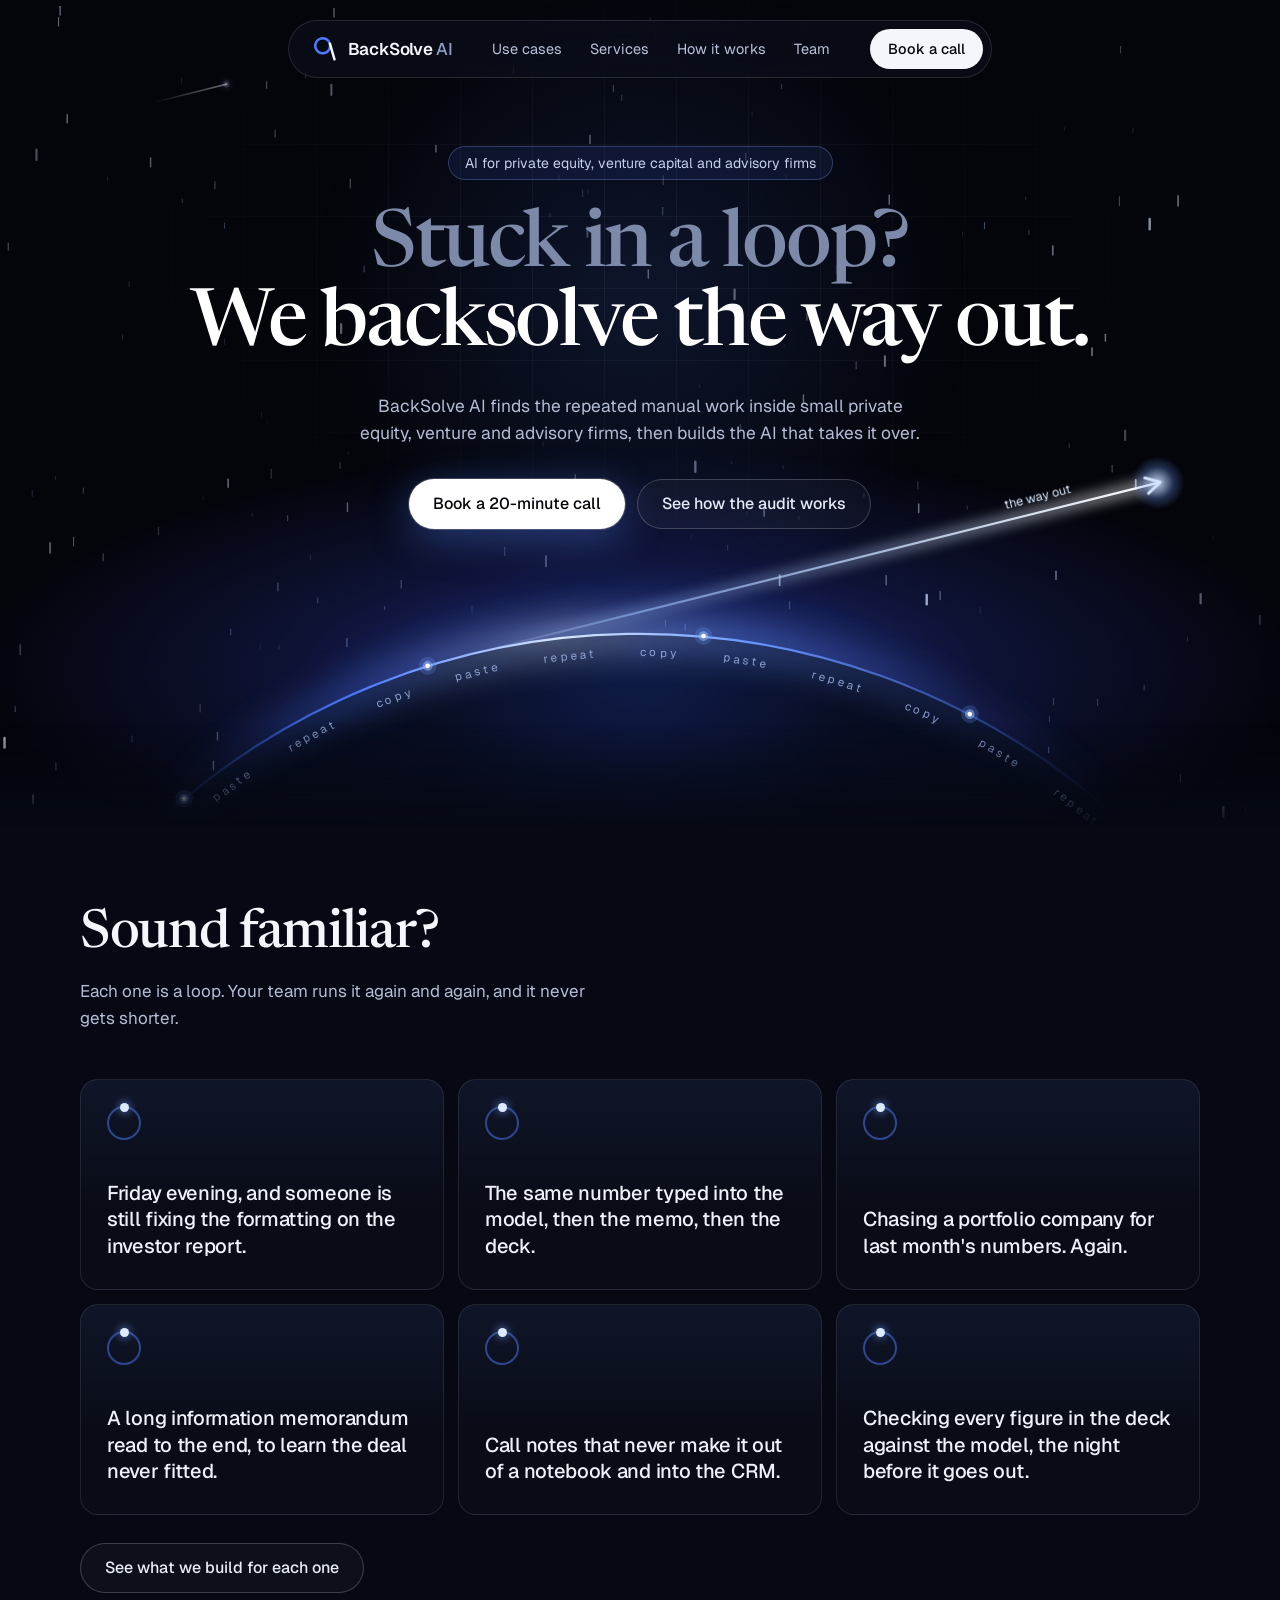
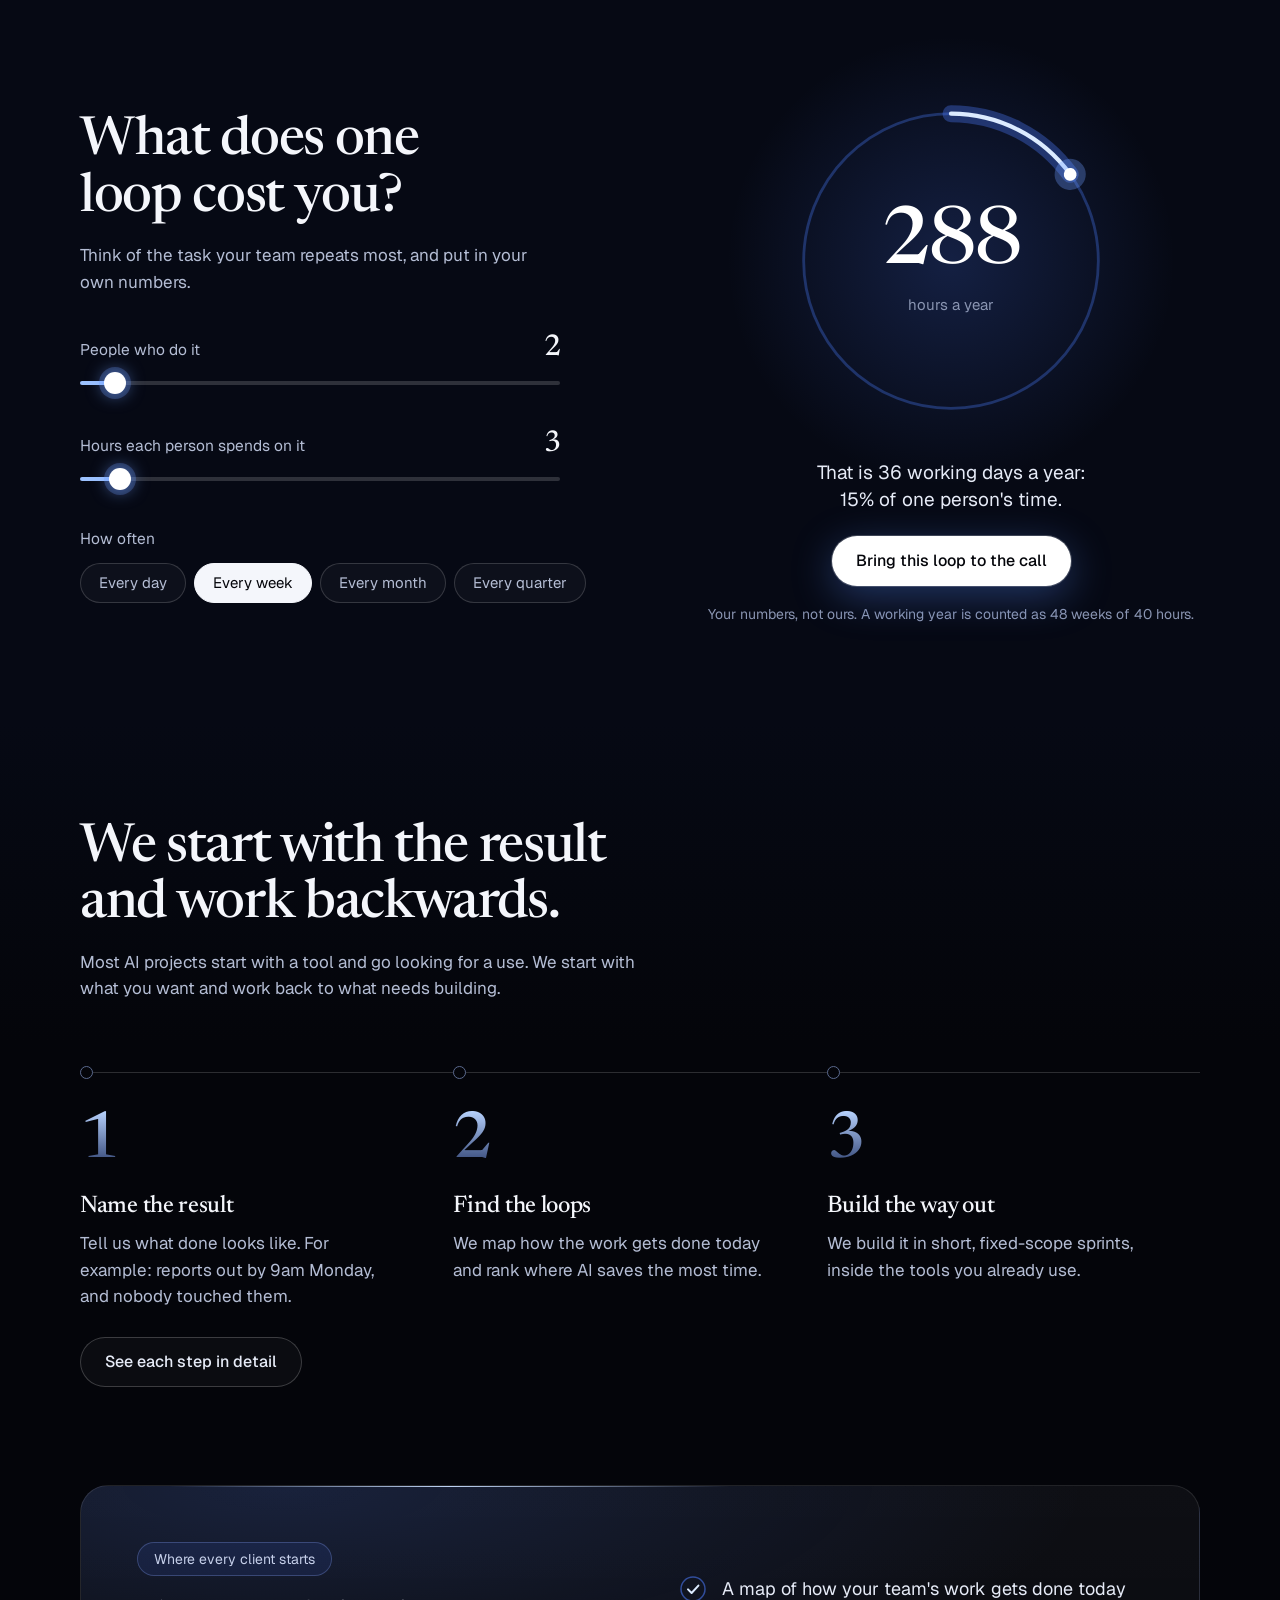
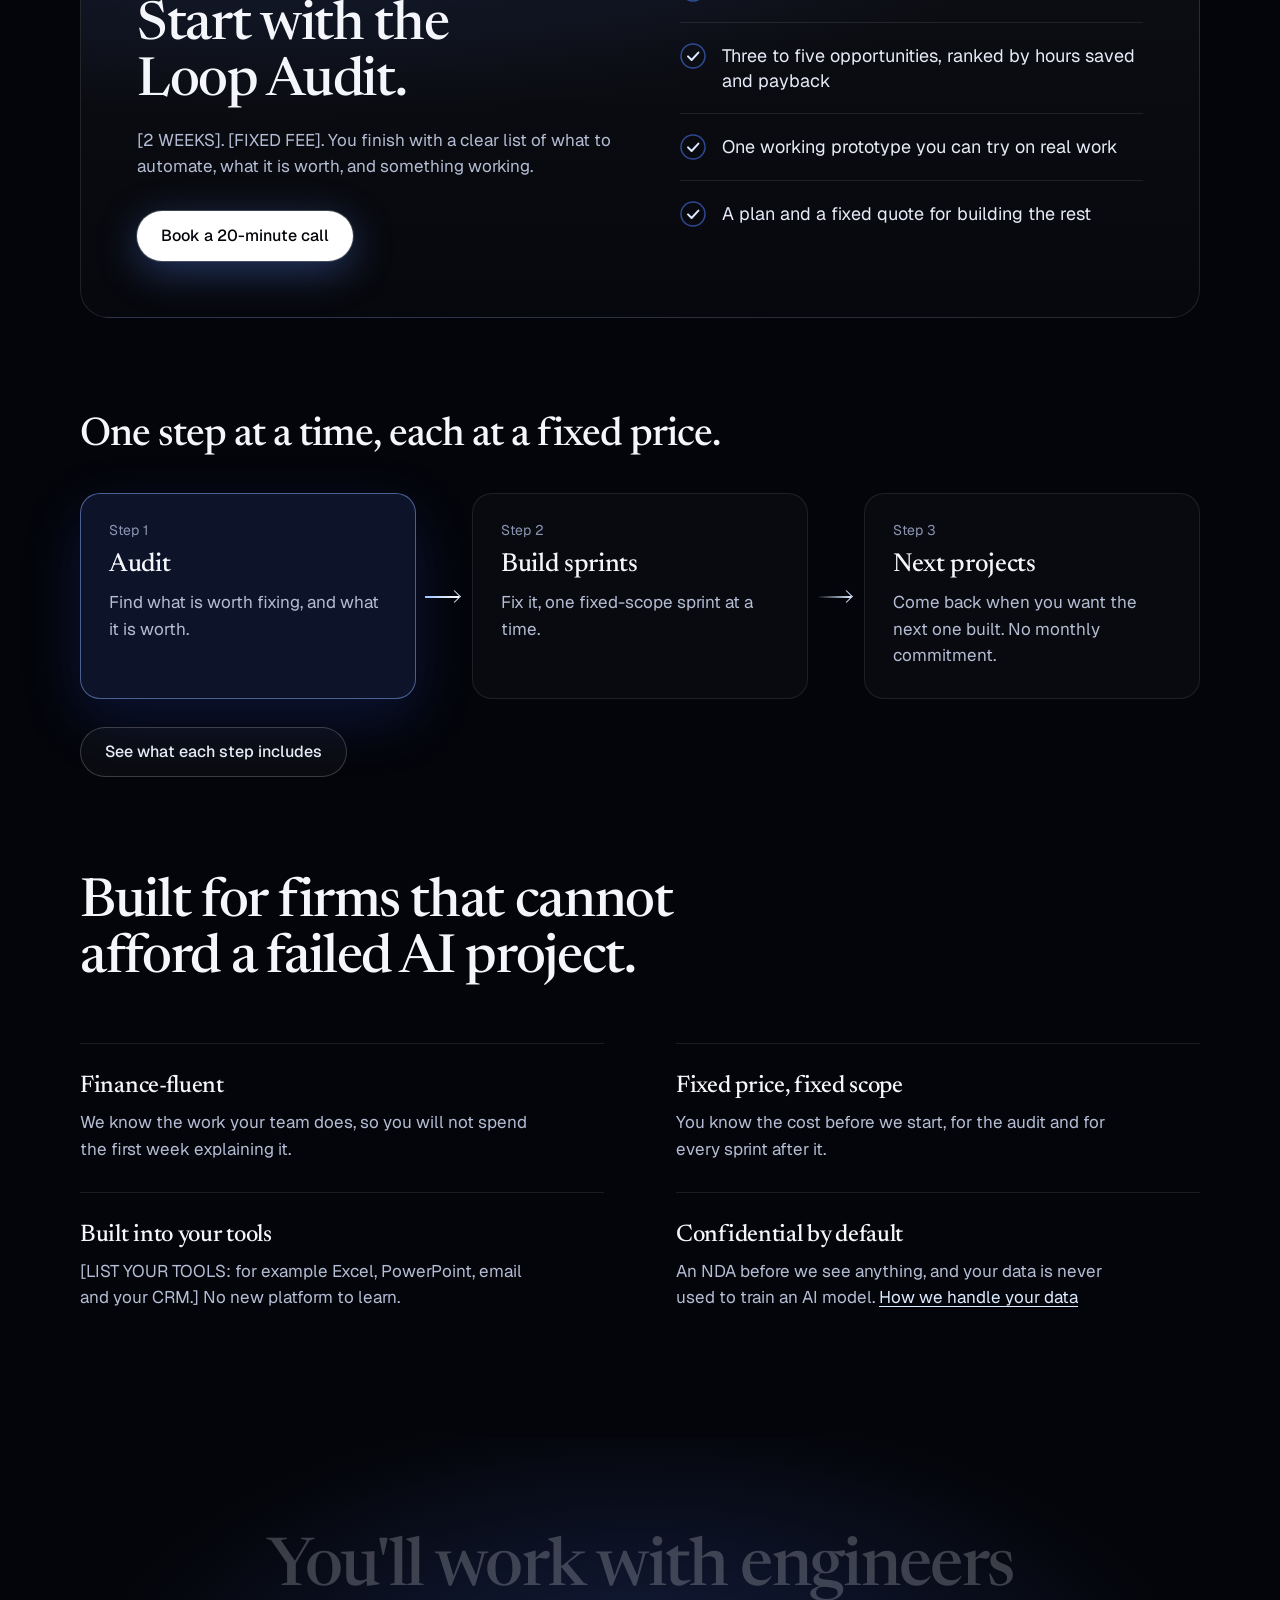
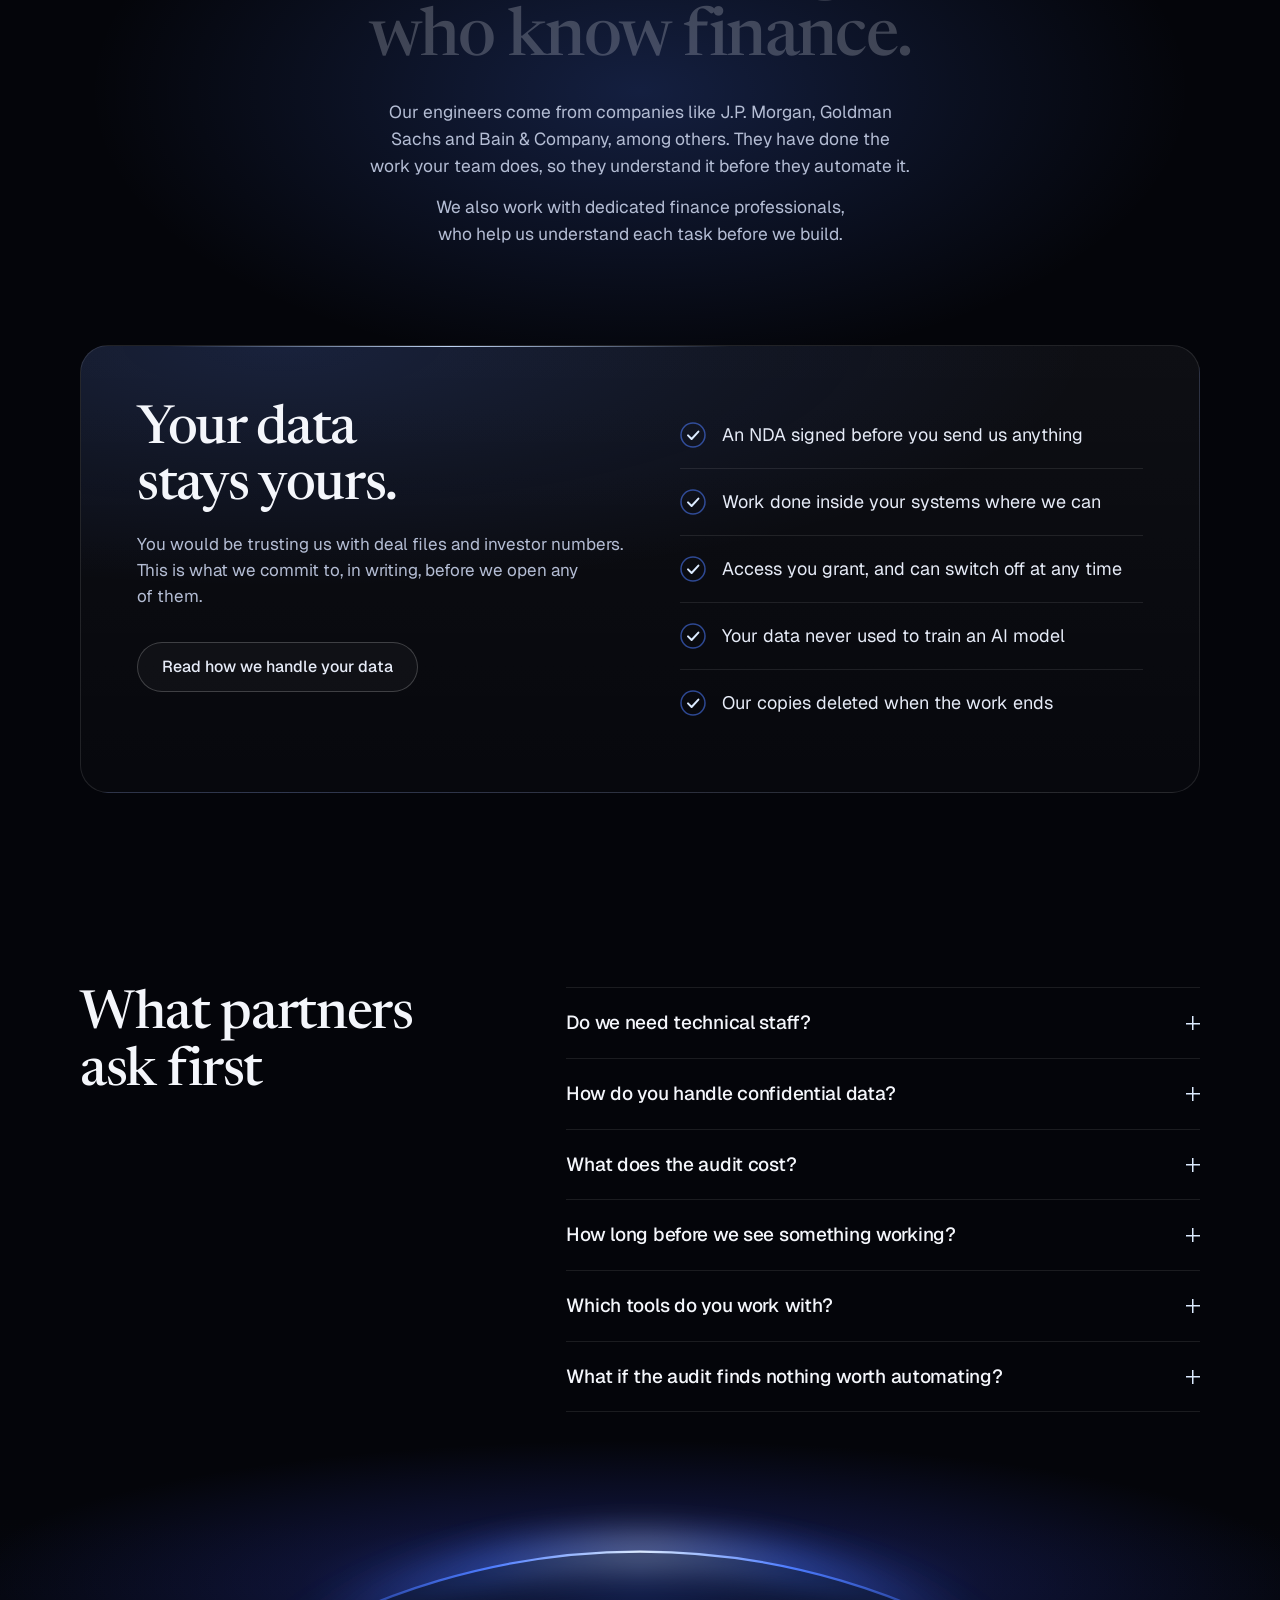
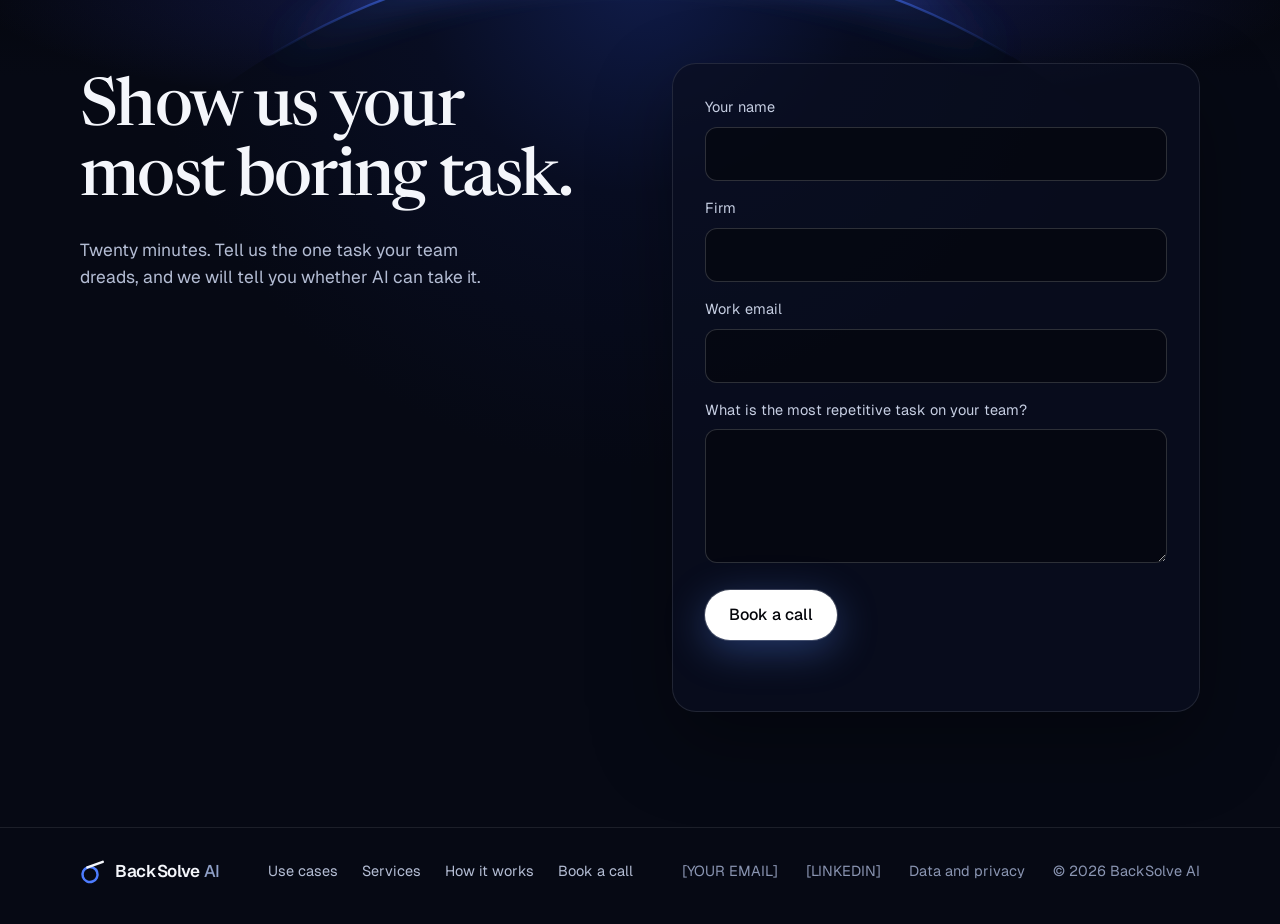
==== commit f620015d: "Add a loop calculator and a data policy, with its own page Loop calculator (home page, after "Sound " ====
--- a/index.html
+++ b/index.html
@@ -158,6 +158,49 @@
       </div>
     </section>
 
+    <!-- What one loop costs. It works only on the visitor's own numbers, and it is
+         hidden when the script is off because it cannot add up without it. -->
+    <section class="section cost" id="cost">
+      <div class="wrap calc" id="calc" style="--share:0.15" data-reveal>
+        <div class="calc__inputs">
+          <h2 class="h2">What does one loop cost you?</h2>
+          <p class="sub">Think of the task your team repeats most, and put in your own numbers.</p>
+          <div class="dial">
+            <div class="dial__top"><label for="c-people">People who do it</label><output id="c-people-out" for="c-people">2</output></div>
+            <input id="c-people" type="range" min="1" max="20" step="1" value="2" style="--fill:5.3%">
+          </div>
+          <div class="dial">
+            <div class="dial__top"><label for="c-hours">Hours each person spends on it</label><output id="c-hours-out" for="c-hours">3</output></div>
+            <input id="c-hours" type="range" min="0.5" max="40" step="0.5" value="3" style="--fill:6.3%">
+          </div>
+          <fieldset class="often">
+            <legend>How often</legend>
+            <div class="often__set">
+              <label><input type="radio" name="often" value="240" data-say="every working day"><span>Every day</span></label>
+              <label><input type="radio" name="often" value="48" data-say="every week" checked><span>Every week</span></label>
+              <label><input type="radio" name="often" value="12" data-say="every month"><span>Every month</span></label>
+              <label><input type="radio" name="often" value="4" data-say="every quarter"><span>Every quarter</span></label>
+            </div>
+          </fieldset>
+        </div>
+        <div class="calc__result">
+          <!-- The ring is one person's working year. The lit part is what this loop takes of it. -->
+          <div class="calc__ring">
+            <svg viewBox="0 0 240 240" fill="none" aria-hidden="true" focusable="false">
+              <circle class="calc__base" cx="120" cy="120" r="104"/>
+              <circle class="calc__glow" pathLength="1" cx="120" cy="120" r="104" transform="rotate(-90 120 120)"/>
+              <circle class="calc__arc" pathLength="1" cx="120" cy="120" r="104" transform="rotate(-90 120 120)"/>
+              <g class="calc__bead"><circle cx="120" cy="16" r="11"/><circle cx="120" cy="16" r="4.5"/></g>
+            </svg>
+            <p class="calc__figure"><span class="calc__hours" id="c-total">288</span><span class="calc__unit">hours a year</span></p>
+          </div>
+          <p class="calc__line" id="c-line" role="status" aria-live="polite">That is 36 working days a year: 15% of one person's time.</p>
+          <a class="btn btn--light" href="#book" id="c-send">Bring this loop to the call</a>
+          <p class="note">Your numbers, not ours. A working year is counted as 48 weeks of 40 hours.</p>
+        </div>
+      </div>
+    </section>
+
     <!-- How we backsolve -->
     <section class="section how" id="how">
       <div class="wrap">
@@ -236,8 +279,8 @@
           <li><h3 class="h3">Fixed price, fixed scope</h3><p>You know the cost before we start, for the audit and for every sprint after it.</p></li>
           <!-- TODO: list the tools you really work in -->
           <li><h3 class="h3">Built into your tools</h3><p>[LIST YOUR TOOLS: for example Excel, PowerPoint, email and your CRM.] No new platform to learn.</p></li>
-          <!-- TODO: only promise what you will actually do -->
-          <li><h3 class="h3">Your data stays yours</h3><p>[YOUR DATA PROMISE: for example an NDA before we see anything, and work done inside your own accounts.]</p></li>
+          <!-- These are promises. Keep them in step with the "Your data" section below and with data.html. -->
+          <li><h3 class="h3">Confidential by default</h3><p>An NDA before we see anything, and your data is never used to train an AI model. <a class="textlink" href="data.html">How we handle your data</a></p></li>
         </ul>
       </div>
     </section>
@@ -252,6 +295,27 @@
       </div>
     </section>
 
+    <!-- Your data. A standard set of commitments the owner asked for. Every line is a promise:
+         keep only the ones you keep, and keep the wording in step with data.html. -->
+    <section class="section data" id="data">
+      <div class="wrap">
+        <div class="panel" data-reveal>
+          <div class="panel__main">
+            <h2 class="h2">Your data stays yours.</h2>
+            <p class="sub">You would be trusting us with deal files and investor numbers. This is what we commit to, in writing, before we open any of them.</p>
+            <a class="btn btn--ghost" href="data.html">Read how we handle your data</a>
+          </div>
+          <ul class="checklist" data-stagger>
+            <li><svg viewBox="0 0 26 26" fill="none" aria-hidden="true"><circle cx="13" cy="13" r="12" stroke="#4D7CFF" stroke-opacity="0.55" stroke-width="1.5"/><path pathLength="1" d="M8 13.4 11.6 17 18.4 9.6" stroke="#DCEBFF" stroke-width="2" stroke-linecap="round" stroke-linejoin="round"/></svg><span>An NDA signed before you send us anything</span></li>
+            <li><svg viewBox="0 0 26 26" fill="none" aria-hidden="true"><circle cx="13" cy="13" r="12" stroke="#4D7CFF" stroke-opacity="0.55" stroke-width="1.5"/><path pathLength="1" d="M8 13.4 11.6 17 18.4 9.6" stroke="#DCEBFF" stroke-width="2" stroke-linecap="round" stroke-linejoin="round"/></svg><span>Work done inside your systems where we can</span></li>
+            <li><svg viewBox="0 0 26 26" fill="none" aria-hidden="true"><circle cx="13" cy="13" r="12" stroke="#4D7CFF" stroke-opacity="0.55" stroke-width="1.5"/><path pathLength="1" d="M8 13.4 11.6 17 18.4 9.6" stroke="#DCEBFF" stroke-width="2" stroke-linecap="round" stroke-linejoin="round"/></svg><span>Access you grant, and can switch off at any time</span></li>
+            <li><svg viewBox="0 0 26 26" fill="none" aria-hidden="true"><circle cx="13" cy="13" r="12" stroke="#4D7CFF" stroke-opacity="0.55" stroke-width="1.5"/><path pathLength="1" d="M8 13.4 11.6 17 18.4 9.6" stroke="#DCEBFF" stroke-width="2" stroke-linecap="round" stroke-linejoin="round"/></svg><span>Your data never used to train an AI model</span></li>
+            <li><svg viewBox="0 0 26 26" fill="none" aria-hidden="true"><circle cx="13" cy="13" r="12" stroke="#4D7CFF" stroke-opacity="0.55" stroke-width="1.5"/><path pathLength="1" d="M8 13.4 11.6 17 18.4 9.6" stroke="#DCEBFF" stroke-width="2" stroke-linecap="round" stroke-linejoin="round"/></svg><span>Our copies deleted when the work ends</span></li>
+          </ul>
+        </div>
+      </div>
+    </section>
+
     <!-- FAQ -->
     <section class="section questions">
       <div class="wrap questions__grid">
@@ -265,7 +329,7 @@
           </details>
           <details class="faq__item">
             <summary>How do you handle confidential data?</summary>
-            <p>[YOUR DATA POLICY: say exactly what you sign, where the work is done, and what never leaves the client's systems.]</p>
+            <p>We sign an NDA before you send us anything. Wherever we can, we work inside your own systems, with access you grant and can switch off. Your data is never used to train an AI model, and we delete our copies when the work ends. <a class="textlink" href="data.html">Read how we handle your data</a></p>
           </details>
           <details class="faq__item">
             <summary>What does the audit cost?</summary>
@@ -362,7 +426,7 @@
       <ul class="site-footer__links">
         <li>[YOUR EMAIL]</li>
         <li>[LINKEDIN]</li>
-        <li>[PRIVACY PAGE]</li>
+        <li><a href="data.html">Data and privacy</a></li>
         <li>© <span id="year">2026</span> BackSolve AI</li>
       </ul>
     </div>
--- a/css/styles.css
+++ b/css/styles.css
@@ -50,6 +50,8 @@
 .h3 { font-family: var(--font-display); font-size: 24px; line-height: 1.2; font-weight: var(--display-weight); letter-spacing: calc(var(--display-tracking) * 0.5); }
 .sub { margin-top: 16px; max-width: 560px; text-wrap: pretty; font-size: clamp(17px, 1.32vw, 19px); line-height: 1.55; color: var(--body); }
 .lede { max-width: 640px; font-size: clamp(17px, 1.36vw, 20px); line-height: 1.55; color: var(--body); text-wrap: balance; }
+.textlink { color: var(--ice); text-decoration: underline; text-decoration-thickness: 1px; text-underline-offset: 3px; white-space: nowrap; transition: color 0.2s; }
+.textlink:hover { color: #FFFFFF; }
 .tag { display: inline-block; font-size: 14px; line-height: 1.3; color: #C6D0EA; padding: 7px 16px; border-radius: 999px; border: 1px solid rgba(140, 170, 255, 0.28); background: rgba(70, 110, 255, 0.10); }
 
 /* ---------- Buttons ---------- */
@@ -124,6 +126,53 @@
 .loopicon { position: relative; flex: none; width: 34px; height: 34px; border-radius: 50%; border: 2px solid rgba(77, 124, 255, 0.5); }
 .loopicon::after { content: ''; position: absolute; left: 50%; top: -5.5px; width: 9px; height: 9px; margin-left: -4.5px; border-radius: 50%; background: var(--ice); box-shadow: 0 0 10px rgba(110, 155, 255, 0.95); }
 
+/* What one loop costs. The ring is one person's working year; the script sets --share (0 to 1) on .calc
+   and --fill on each slider, and CSS draws the rest. Hidden without the script, which does the sums. */
+.cost { display: none; padding-top: 0; background: var(--bg-deep); }
+.js .cost { display: block; }
+.calc { display: grid; grid-template-columns: 1.05fr 0.95fr; gap: 72px; align-items: center; }
+.dial { margin-top: 28px; max-width: 480px; }
+.sub + .dial { margin-top: 38px; }
+.dial__top { display: flex; align-items: baseline; justify-content: space-between; gap: 16px; }
+.dial label, .often legend { font-size: 15.5px; color: var(--body); }
+.dial output { font-family: var(--font-display); font-weight: var(--display-weight); font-size: 30px; line-height: 1; letter-spacing: -0.02em; color: var(--text); }
+.dial input { -webkit-appearance: none; appearance: none; display: block; width: 100%; height: 36px; margin: 2px 0 0; padding: 0; background: transparent; cursor: pointer; }
+.dial input::-webkit-slider-runnable-track { height: 4px; border-radius: 4px; background: linear-gradient(90deg, var(--sky) var(--fill, 0%), var(--line-strong) var(--fill, 0%)); }
+.dial input::-moz-range-track { height: 4px; border-radius: 4px; background: var(--line-strong); }
+.dial input::-moz-range-progress { height: 4px; border-radius: 4px; background: var(--sky); }
+.dial input::-webkit-slider-thumb { -webkit-appearance: none; appearance: none; width: 22px; height: 22px; margin-top: -9px; border: 0; border-radius: 50%; background: #FFFFFF; box-shadow: 0 0 0 5px rgba(110, 155, 255, 0.25), 0 0 18px rgba(110, 155, 255, 0.8); transition: box-shadow 0.2s; }
+.dial input::-moz-range-thumb { width: 22px; height: 22px; border: 0; border-radius: 50%; background: #FFFFFF; box-shadow: 0 0 0 5px rgba(110, 155, 255, 0.25), 0 0 18px rgba(110, 155, 255, 0.8); }
+.dial input:focus-visible { outline: none; }
+.dial input:focus-visible::-webkit-slider-thumb { box-shadow: 0 0 0 3px var(--bg-deep), 0 0 0 5px var(--sky), 0 0 18px rgba(110, 155, 255, 0.8); }
+.dial input:focus-visible::-moz-range-thumb { box-shadow: 0 0 0 3px var(--bg-deep), 0 0 0 5px var(--sky), 0 0 18px rgba(110, 155, 255, 0.8); }
+.often { min-width: 0; margin: 30px 0 0; padding: 0; border: 0; }
+.often legend { padding: 0; }
+.often__set { margin-top: 12px; display: flex; flex-wrap: wrap; gap: 8px; }
+.often label { position: relative; cursor: pointer; }
+.often input { position: absolute; left: 0; top: 0; width: 100%; height: 100%; margin: 0; opacity: 0; cursor: pointer; }
+.often span { display: inline-flex; align-items: center; }
+.often label:hover span { color: var(--text); border-color: rgba(140, 170, 255, 0.5); }
+.often input:checked + span { background: var(--text); border-color: var(--text); color: var(--bg); }
+.often input:focus-visible + span { outline: 2px solid var(--sky); outline-offset: 3px; }
+.calc__result { text-align: center; }
+.calc__ring { position: relative; width: min(100%, 340px); aspect-ratio: 1; margin-inline: auto; }
+.calc__ring::before { content: ''; position: absolute; inset: -16%; border-radius: 50%; background: radial-gradient(closest-side, rgba(77, 124, 255, 0.2), transparent); pointer-events: none; }
+.calc__ring svg { position: relative; width: 100%; height: 100%; overflow: visible; }
+.calc__base { stroke: rgba(77, 124, 255, 0.32); stroke-width: 2; }
+.calc__glow, .calc__arc { stroke-linecap: round; stroke-dasharray: 1; stroke-dashoffset: calc(1 - var(--share, 0)); }
+.calc__glow { stroke: var(--blue); stroke-opacity: 0.34; stroke-width: 12; }
+.calc__arc { stroke: var(--ice); stroke-width: 3; }
+.calc__bead { transform-origin: 120px 120px; transform: rotate(calc(var(--share, 0) * 360deg)); }
+.calc__bead circle:first-child { fill: var(--blue-soft); fill-opacity: 0.32; }
+.calc__bead circle:last-child { fill: #FFFFFF; }
+.calc__figure { position: absolute; inset: 0; display: flex; flex-direction: column; align-items: center; justify-content: center; }
+.calc__hours { font-family: var(--font-display); font-weight: var(--display-weight); font-size: clamp(64px, 6.2vw, 88px); line-height: 1; letter-spacing: -0.035em; color: #FFFFFF; }
+.calc__hours.is-long { font-size: clamp(46px, 4.4vw, 60px); }
+.calc__unit { margin-top: 8px; font-size: 15px; color: var(--muted); }
+.calc__line { min-height: 2.9em; max-width: 440px; margin: 28px auto 0; font-size: 19px; line-height: 1.45; color: #E6EBF7; text-wrap: balance; }
+.calc__result .btn { margin-top: 22px; }
+.calc__result .note { margin-top: 18px; font-size: 14px; }
+
 /* How we backsolve */
 .how { background: linear-gradient(var(--bg-deep), var(--bg) 320px); }
 .track { position: relative; margin-top: 64px; display: grid; grid-template-columns: repeat(3, 1fr); }
@@ -176,6 +225,10 @@
 .team .lede { margin: 24px auto 0; }
 .team .lede + .lede { margin-top: 14px; }
 .glow-word { transition: opacity 0.25s linear; }
+
+/* Your data */
+.data { padding-top: 0; }
+.data .panel__main .h2 { margin-top: 0; }
 
 /* Questions */
 .questions { padding-bottom: 24px; }
@@ -223,7 +276,7 @@
 /* Use cases */
 .filters { display: none; flex-wrap: wrap; align-items: center; gap: 8px; }
 .js .filters { display: flex; }
-.filter { height: 40px; padding: 0 18px; border-radius: 999px; border: 1px solid var(--line-strong); background: rgba(255, 255, 255, 0.03); color: var(--body); font-family: inherit; font-size: 15px; cursor: pointer; transition: background 0.2s, color 0.2s, border-color 0.2s; }
+.filter, .often span { height: 40px; padding: 0 18px; border-radius: 999px; border: 1px solid var(--line-strong); background: rgba(255, 255, 255, 0.03); color: var(--body); font-family: inherit; font-size: 15px; cursor: pointer; transition: background 0.2s, color 0.2s, border-color 0.2s; }
 .filter:hover { color: var(--text); border-color: rgba(140, 170, 255, 0.5); }
 .filter[aria-pressed='true'] { background: var(--text); border-color: var(--text); color: var(--bg); }
 .filters__count { margin-left: auto; font-size: 14.5px; color: var(--muted); }
@@ -276,6 +329,9 @@
 .block .reasons { margin-top: 40px; }
 .block .note { margin-top: 8px; }
 
+/* Your data page */
+.block .sub { max-width: 620px; }
+
 /* Closing call to action on inner pages */
 .cta-band { margin-top: clamp(56px, 7vw, 96px); padding: clamp(40px, 5vw, 64px) 24px; text-align: center; border-radius: 28px; border: 1px solid rgba(140, 170, 255, 0.28); background: radial-gradient(90% 140% at 50% 0%, rgba(77, 124, 255, 0.22), rgba(255, 255, 255, 0.02) 70%); }
 .cta-band .h2 { margin-inline: auto; }
@@ -284,7 +340,7 @@
 
 /* Footer page links */
 .site-footer__pages { display: flex; flex-wrap: wrap; gap: 8px 24px; color: var(--body); }
-.site-footer__pages a:hover { color: #FFFFFF; }
+.site-footer__pages a:hover, .site-footer__links a:hover { color: #FFFFFF; }
 
 /* ---------- Motion ---------- */
 
@@ -370,6 +426,10 @@
   .path__item.is-active::after { animation: nudge 0.9s var(--ease) 0.25s; }
 
   .faq__item[open] p { animation: rise 0.4s var(--ease); }
+
+  /* The loop calculator: the lit part of the ring and its light glide to each new answer. */
+  .calc__glow, .calc__arc { transition: stroke-dashoffset 0.7s var(--ease); }
+  .calc__bead { transition: transform 0.7s var(--ease); }
 }
 
 /* ---------- Responsive ---------- */
@@ -394,6 +454,8 @@
   .path__item.is-active::after { animation-name: nudge-down; }
   .questions__grid, .split { grid-template-columns: 1fr; gap: 36px; }
   .split { margin-top: 0; }
+  .calc { grid-template-columns: 1fr; gap: 48px; }
+  .dial { max-width: none; }
 }
 
 /* Small screens: the links move into a panel under the header, opened by the menu button.
@@ -429,4 +491,5 @@
   .cards { grid-template-columns: 1fr; }
   .card { min-height: 0; gap: 28px; }
   .site-footer__inner { flex-direction: column; align-items: flex-start; }
-}
+  .calc__ring { width: min(100%, 290px); }
+}
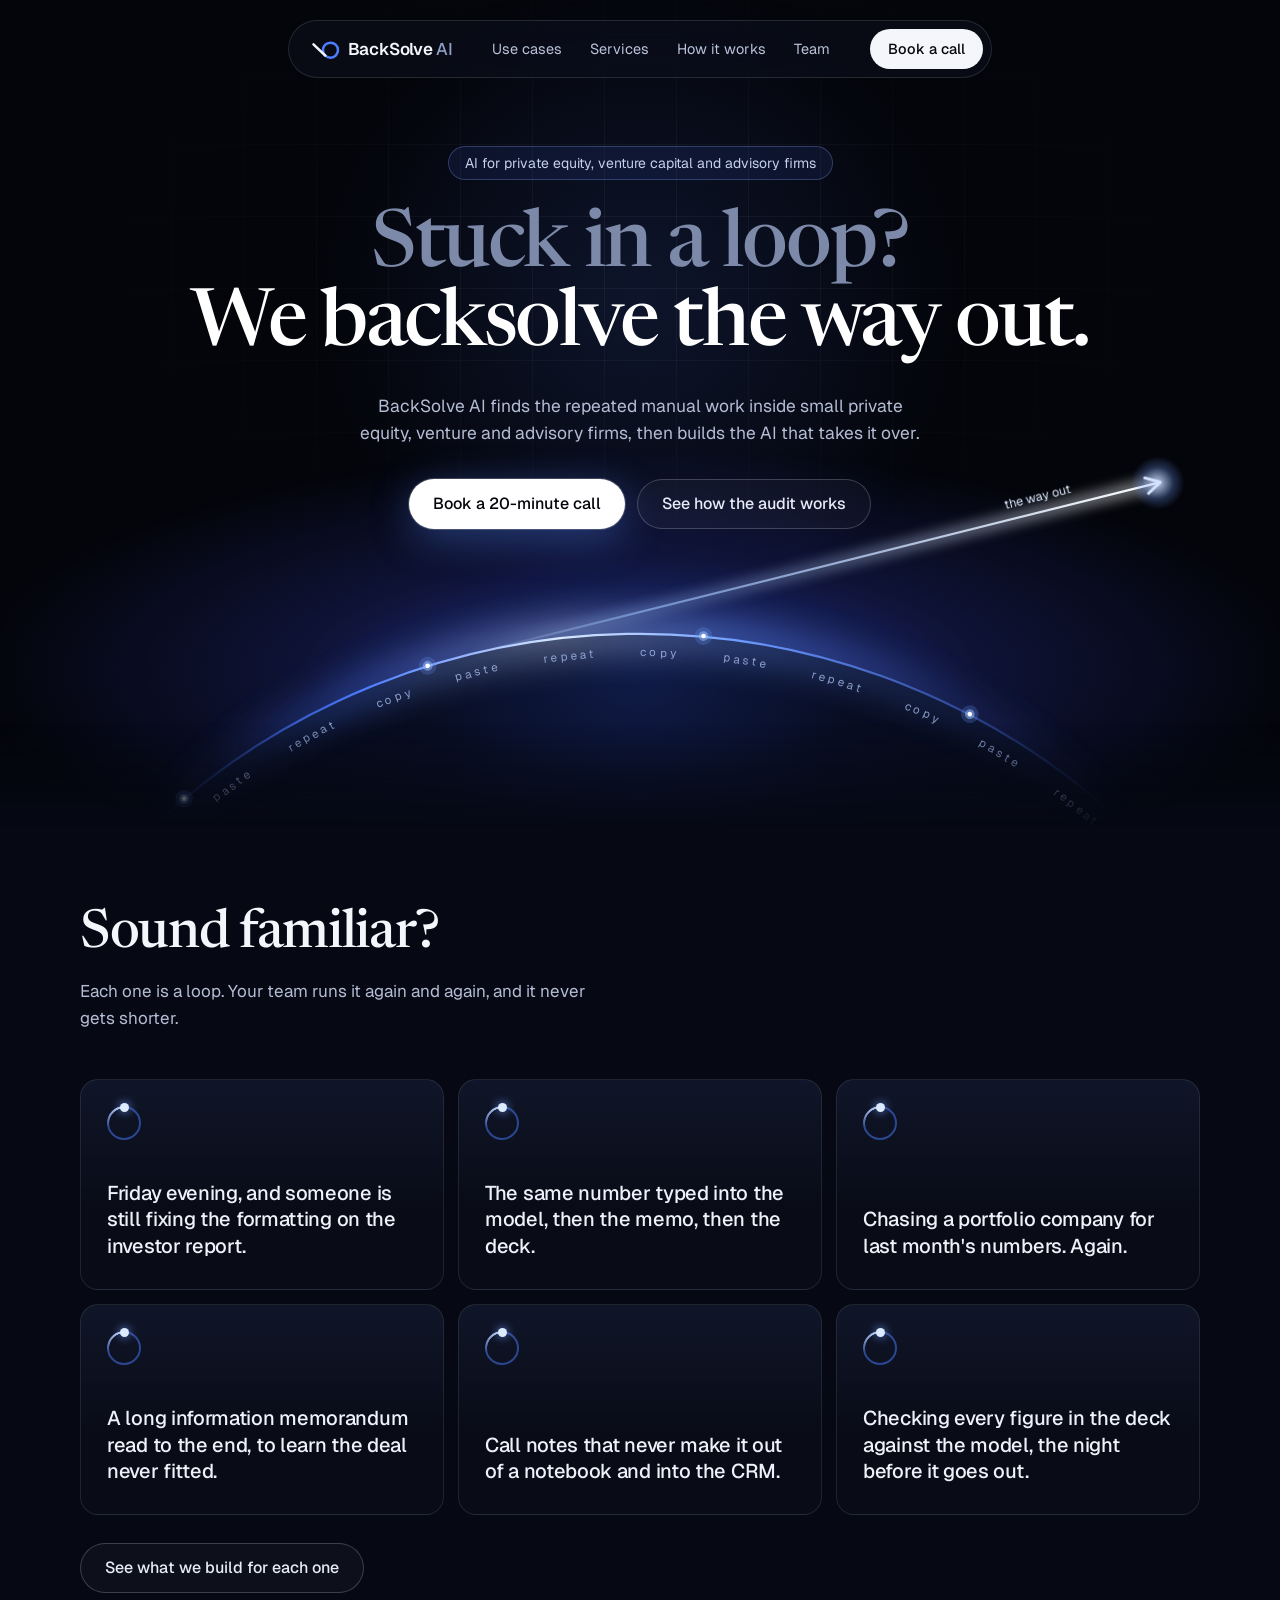
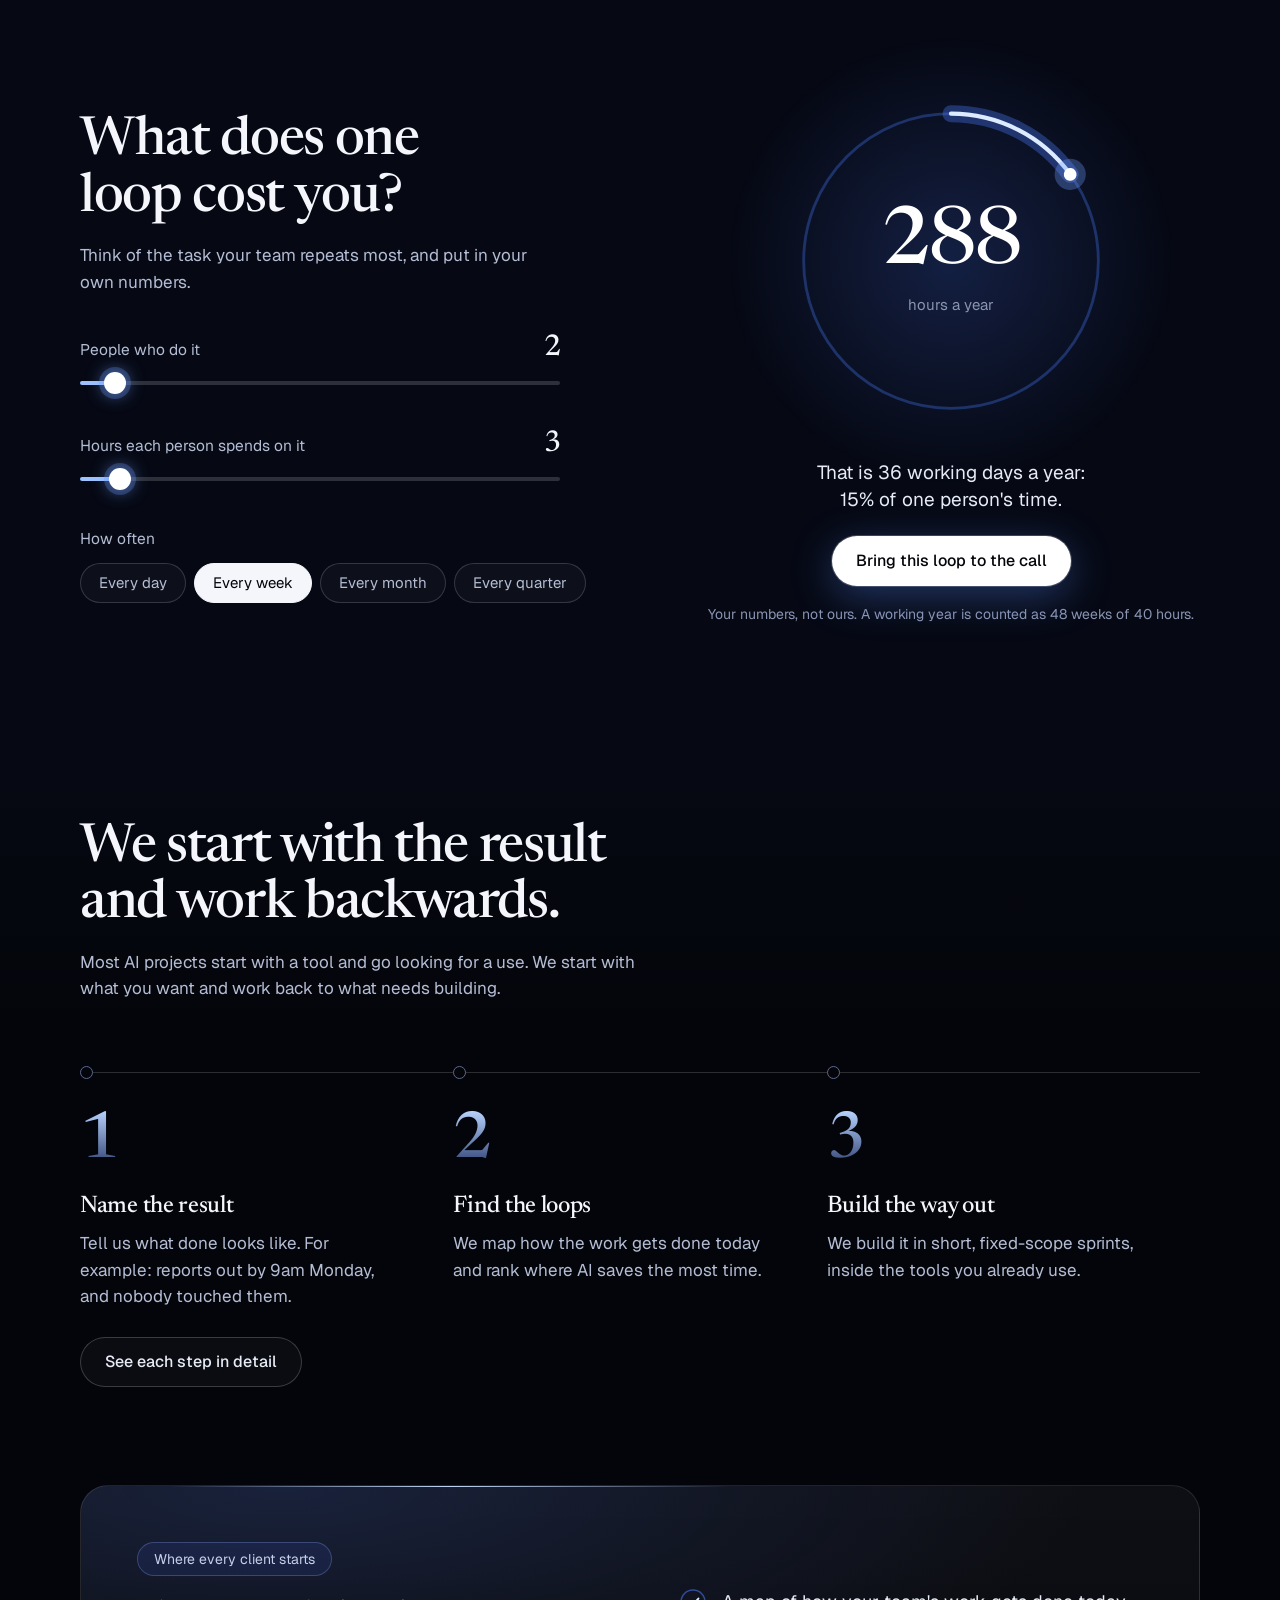
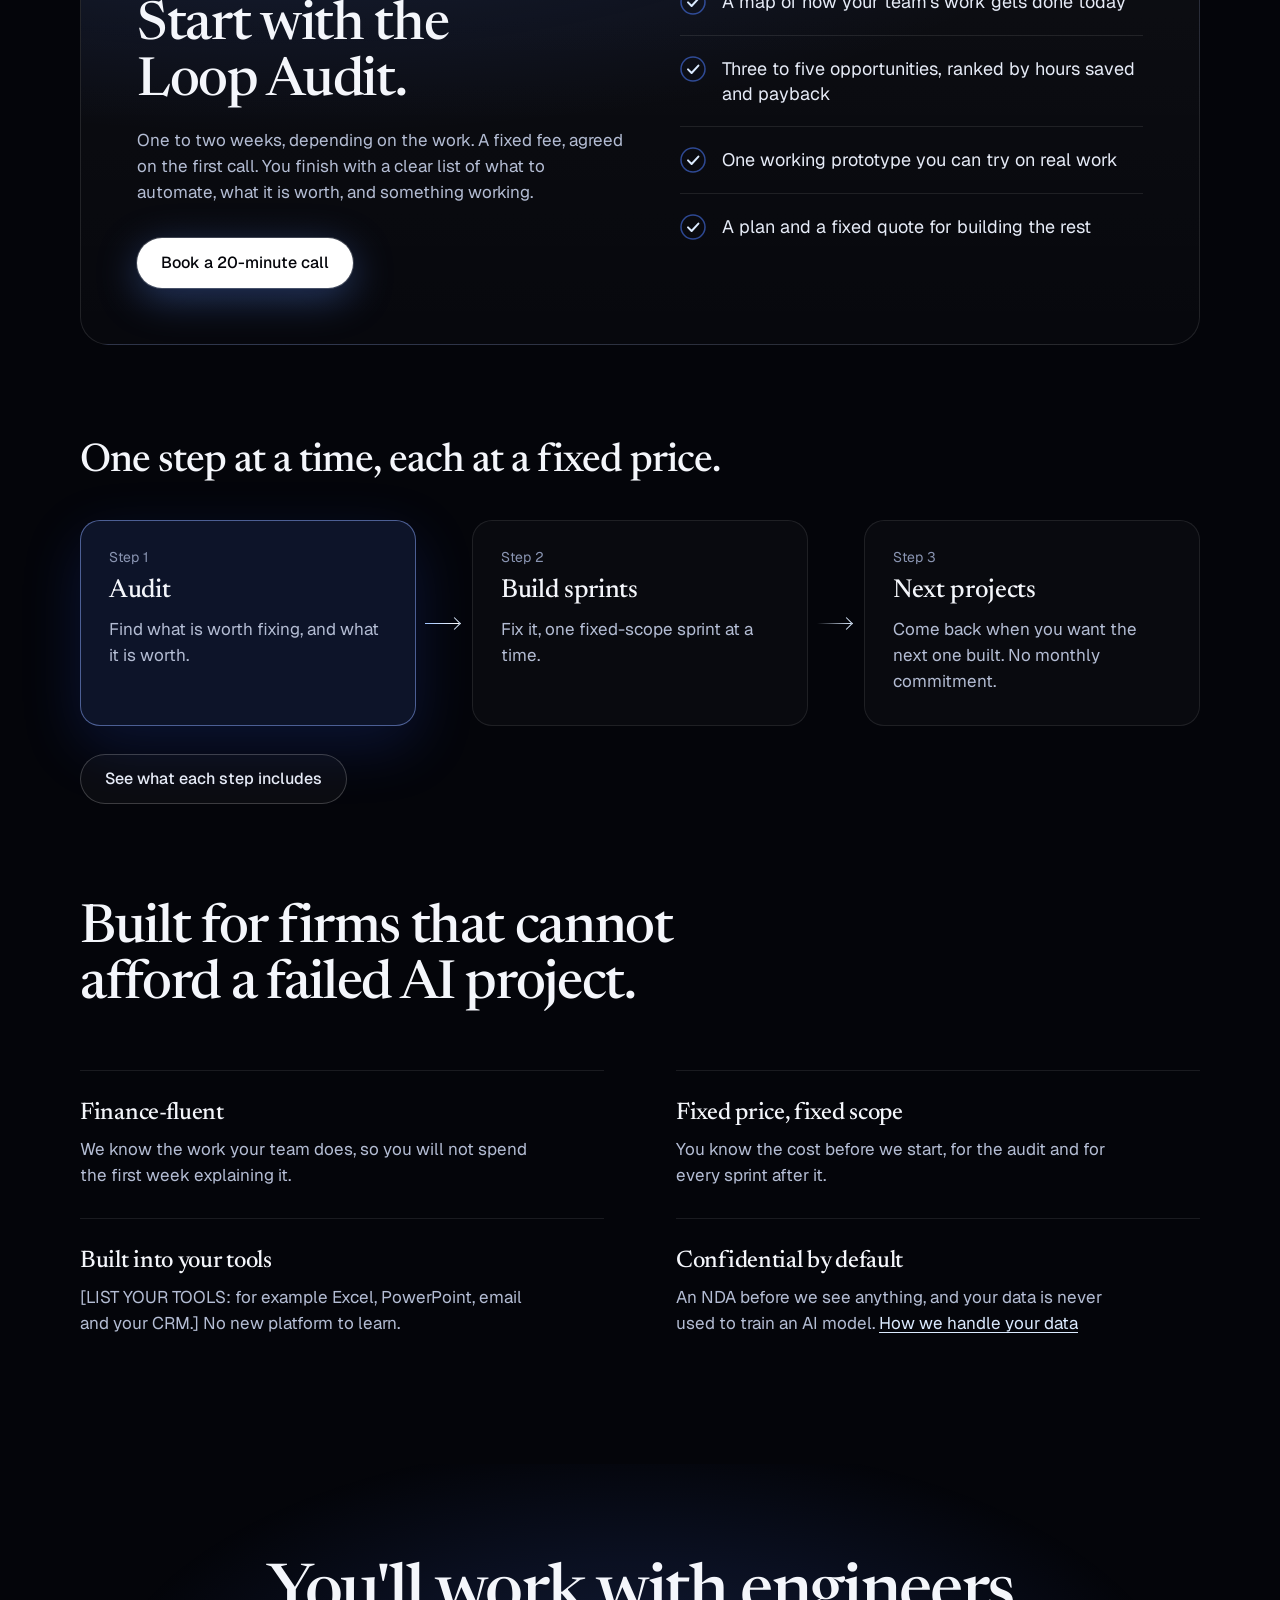
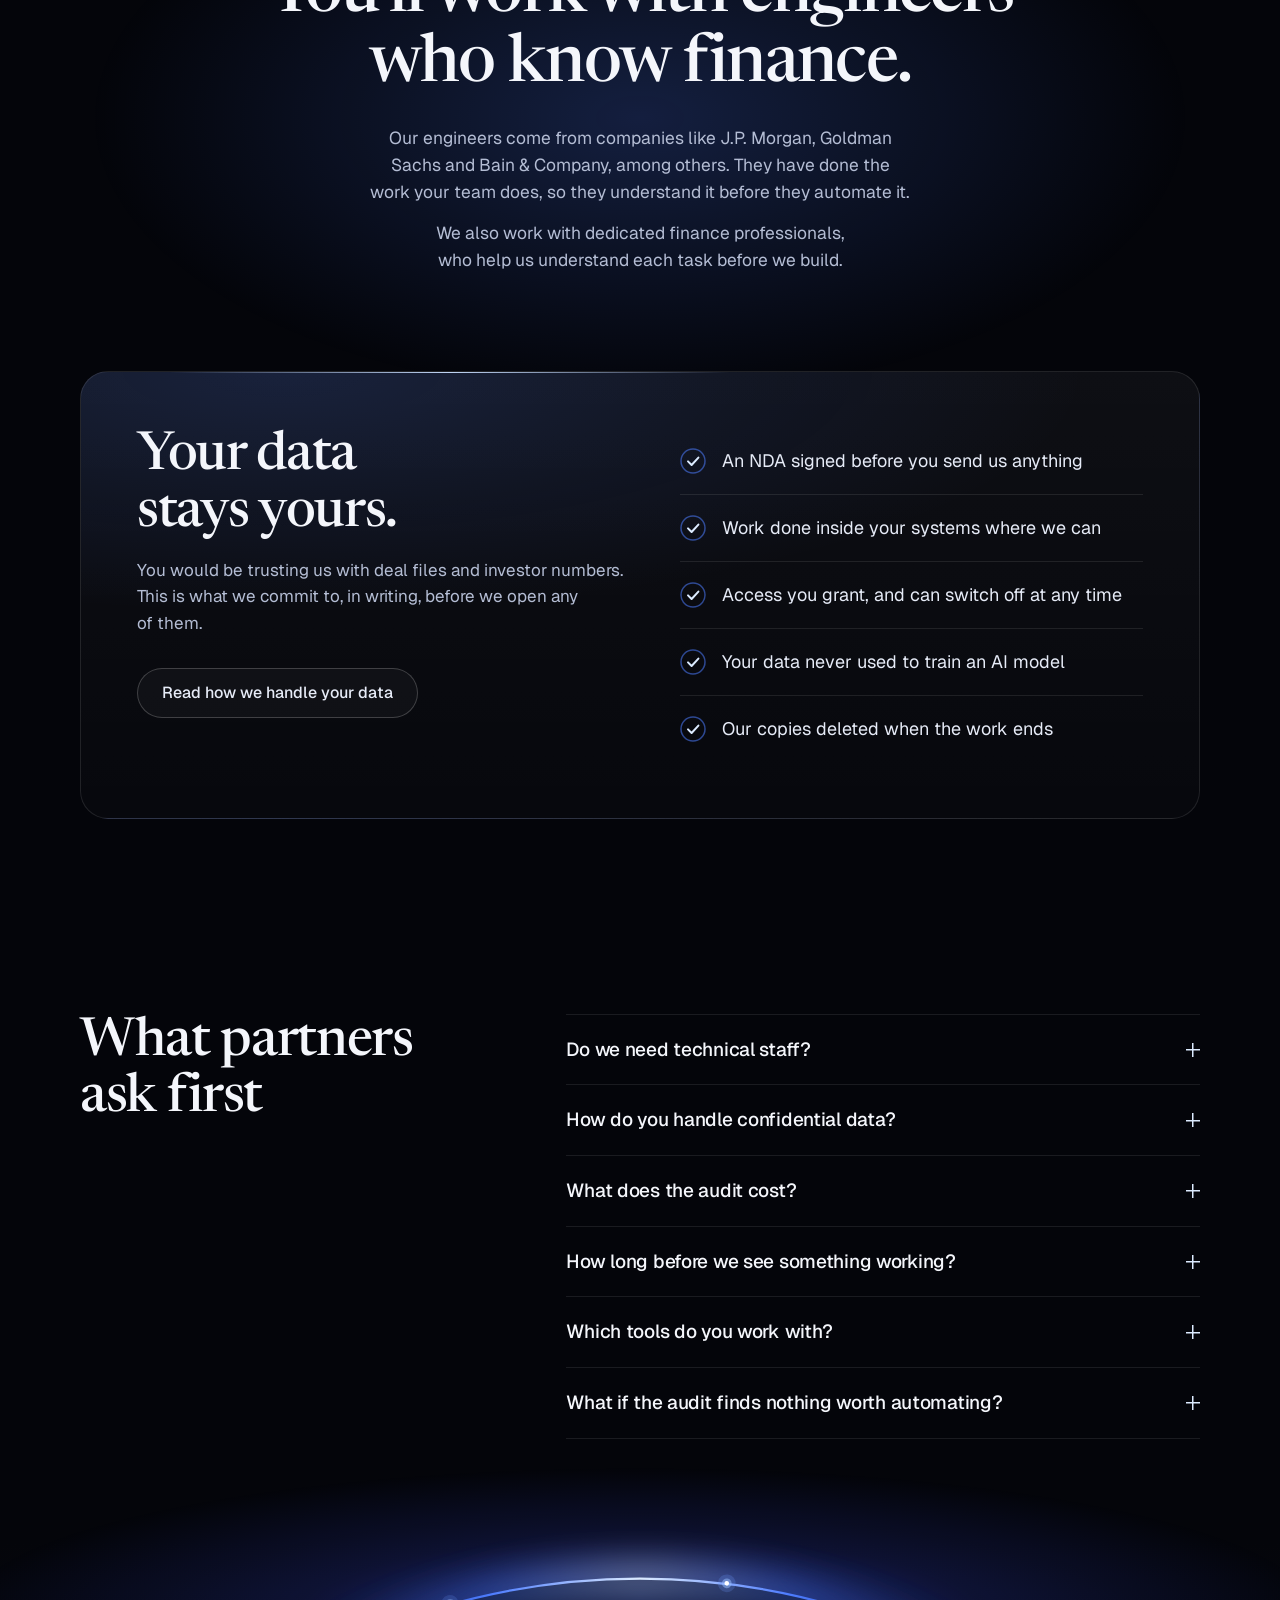
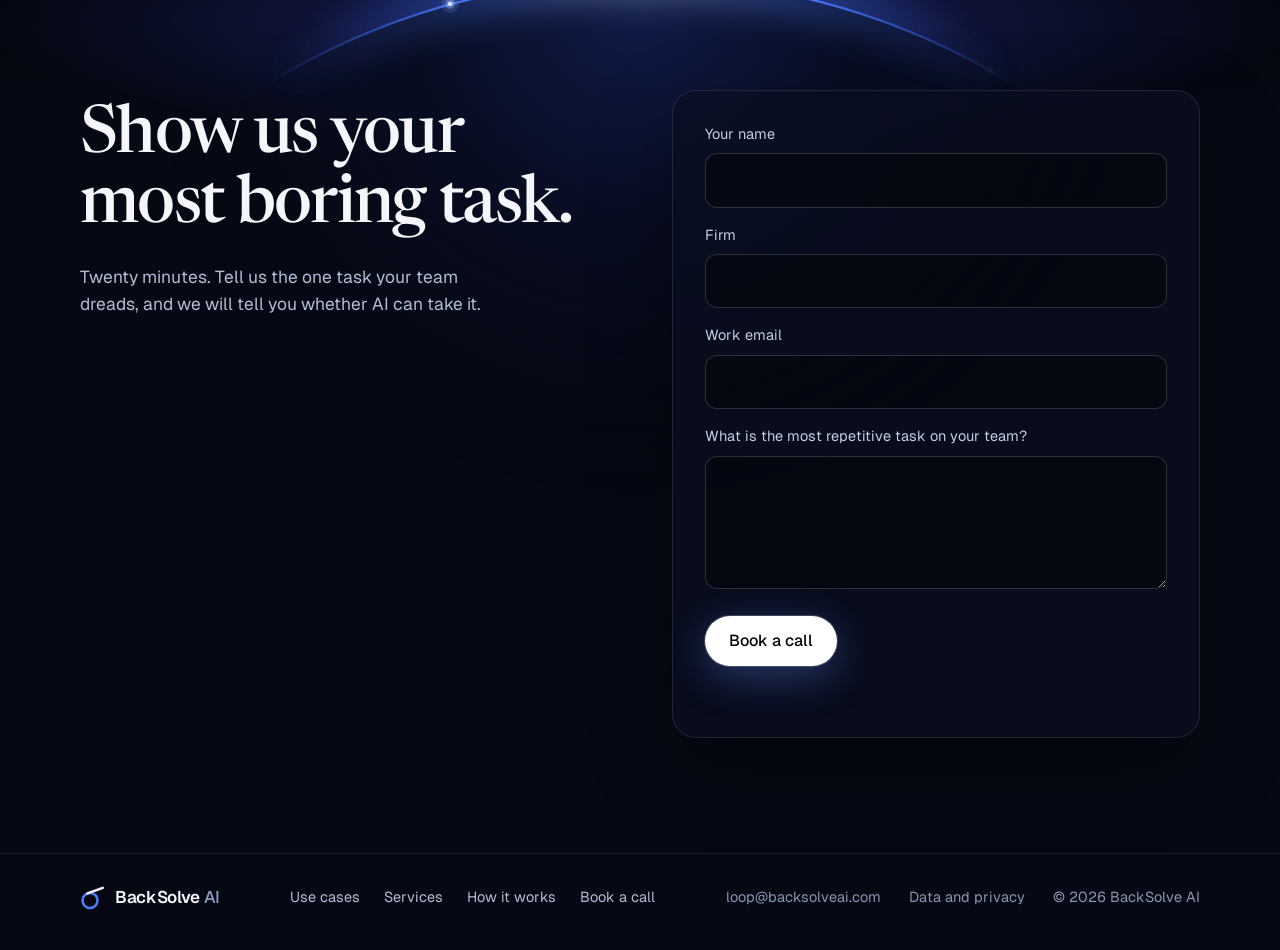
==== commit 7cd56d71: "Fill the placeholders with the owner's terms Contact - The footer of every page and the booking form" ====
--- a/index.html
+++ b/index.html
@@ -239,8 +239,8 @@
           <div class="panel__main">
             <p class="tag">Where every client starts</p>
             <h2 class="h2">Start with the Loop Audit.</h2>
-            <!-- TODO: replace the bracketed items with your real audit length and price -->
-            <p class="sub">[2 WEEKS]. [FIXED FEE]. You finish with a clear list of what to automate, what it is worth, and something working.</p>
+            <!-- Length and fee as the owner gave them. No figure is shown on purpose. -->
+            <p class="sub">One to two weeks, depending on the work. A fixed fee, agreed on the first call. You finish with a clear list of what to automate, what it is worth, and something working.</p>
             <a class="btn btn--light" href="#book" data-book>Book a 20-minute call</a>
           </div>
           <ul class="checklist" data-stagger>
@@ -325,7 +325,7 @@
         <div class="faq" data-stagger>
           <details class="faq__item">
             <summary>Do we need technical staff?</summary>
-            <p>No. We work with the people who do the task today and build inside the tools they already use. During the audit we need about [TIME PER WEEK] from someone on your team.</p>
+            <p>No. We work with the people who do the task today and build inside the tools they already use. During the audit we need about two hours a week from someone on your team.</p>
           </details>
           <details class="faq__item">
             <summary>How do you handle confidential data?</summary>
@@ -333,11 +333,11 @@
           </details>
           <details class="faq__item">
             <summary>What does the audit cost?</summary>
-            <p>A fixed fee of [YOUR PRICE], agreed before we start. Build sprints are quoted separately, also at a fixed price.</p>
+            <p>A fixed fee, agreed on the first call. Build sprints are quoted separately, also at a fixed price.</p>
           </details>
           <details class="faq__item">
             <summary>How long before we see something working?</summary>
-            <p>The audit takes [2 WEEKS] and ends with a working prototype you can try on real work.</p>
+            <p>The audit takes one to two weeks, depending on the work, and ends with a working prototype you can try on real work.</p>
           </details>
           <details class="faq__item">
             <summary>Which tools do you work with?</summary>
@@ -422,10 +422,9 @@
         <li><a href="how-it-works.html">How it works</a></li>
         <li><a href="#book" data-book>Book a call</a></li>
       </ul>
-      <!-- TODO: replace the bracketed items with real links -->
+      <!-- No LinkedIn link and no booking link: the owner asked for neither. -->
       <ul class="site-footer__links">
-        <li>[YOUR EMAIL]</li>
-        <li>[LINKEDIN]</li>
+        <li><a href="mailto:loop@backsolveai.com">loop@backsolveai.com</a></li>
         <li><a href="data.html">Data and privacy</a></li>
         <li>© <span id="year">2026</span> BackSolve AI</li>
       </ul>
--- a/css/styles.css
+++ b/css/styles.css
@@ -115,20 +115,28 @@
 
 .section { position: relative; padding: clamp(64px, 7.6vw, 110px) 0; }
 
+/* A quieter sky sits behind everything below the top of the page (see "Backdrop" in js/main.js), at z-index -1.
+   A section that needs its own colour must stay see-through, so it paints the colour from a layer at -2.
+   Giving a section a background of its own would hide the sky behind it. */
+.backdrop { position: fixed; inset: 0; z-index: -1; width: 100%; height: 100%; pointer-events: none; }
+.loops::before, .cost::before, .how::before, .book::before, .inside::before { content: ''; position: absolute; inset: 0; z-index: -2; background: var(--bg-deep); pointer-events: none; }
+
 /* The loops */
-.loops { background: var(--bg-deep); padding-top: clamp(48px, 6vw, 96px); }
+.loops { padding-top: clamp(48px, 6vw, 96px); }
 .cards { margin-top: 48px; display: grid; grid-template-columns: repeat(3, 1fr); gap: 14px; }
 .card { position: relative; overflow: hidden; display: flex; flex-direction: column; justify-content: space-between; gap: 40px; min-height: 176px; padding: 26px 26px 30px; border-radius: 18px; border: 1px solid var(--line); background: linear-gradient(180deg, rgba(120, 150, 255, 0.09), rgba(255, 255, 255, 0.015) 60%); transition: border-color 0.3s, transform 0.3s var(--ease); }
 .card::before { content: ''; position: absolute; inset: 0; background: radial-gradient(260px circle at var(--mx, 50%) var(--my, 0%), rgba(110, 155, 255, 0.22), transparent 70%); opacity: 0; transition: opacity 0.3s; pointer-events: none; }
 .card:hover { border-color: rgba(140, 170, 255, 0.4); transform: perspective(900px) rotateX(var(--rx, 0deg)) rotateY(var(--ry, 0deg)) translateY(-3px); }
 .card:hover::before { opacity: 1; }
 .card p { position: relative; font-size: 20px; line-height: 1.32; font-weight: 500; letter-spacing: -0.015em; color: #EEF1F9; }
-.loopicon { position: relative; flex: none; width: 34px; height: 34px; border-radius: 50%; border: 2px solid rgba(77, 124, 255, 0.5); }
+.loopicon { --rim: 2px; position: relative; flex: none; width: 34px; height: 34px; border-radius: 50%; border: var(--rim) solid rgba(77, 124, 255, 0.5); }
+/* The light on each loop trails a short tail round the ring behind it. */
+.loopicon::before { content: ''; position: absolute; inset: calc(var(--rim) * -1); border-radius: 50%; background: conic-gradient(rgba(220, 235, 255, 0) 0turn 0.7turn, var(--ice) 1turn); -webkit-mask: radial-gradient(farthest-side, transparent calc(100% - var(--rim) - 0.5px), #000 calc(100% - var(--rim))); mask: radial-gradient(farthest-side, transparent calc(100% - var(--rim) - 0.5px), #000 calc(100% - var(--rim))); }
 .loopicon::after { content: ''; position: absolute; left: 50%; top: -5.5px; width: 9px; height: 9px; margin-left: -4.5px; border-radius: 50%; background: var(--ice); box-shadow: 0 0 10px rgba(110, 155, 255, 0.95); }
 
 /* What one loop costs. The ring is one person's working year; the script sets --share (0 to 1) on .calc
    and --fill on each slider, and CSS draws the rest. Hidden without the script, which does the sums. */
-.cost { display: none; padding-top: 0; background: var(--bg-deep); }
+.cost { display: none; padding-top: 0; }
 .js .cost { display: block; }
 .calc { display: grid; grid-template-columns: 1.05fr 0.95fr; gap: 72px; align-items: center; }
 .dial { margin-top: 28px; max-width: 480px; }
@@ -174,12 +182,13 @@
 .calc__result .note { margin-top: 18px; font-size: 14px; }
 
 /* How we backsolve */
-.how { background: linear-gradient(var(--bg-deep), var(--bg) 320px); }
+.how::before { background: linear-gradient(var(--bg-deep), var(--bg) 320px); }
 .track { position: relative; margin-top: 64px; display: grid; grid-template-columns: repeat(3, 1fr); }
 .track::before, .track::after { content: ''; position: absolute; left: 0; right: 0; top: 6px; height: 1px; }
 .track::before { background: var(--line-strong); }
 .track::after { background: linear-gradient(90deg, var(--blue), var(--ice)); box-shadow: 0 0 12px rgba(110, 155, 255, 0.8); transform-origin: 0 50%; }
 .track__head { position: absolute; z-index: 2; left: calc(var(--t, 0) * 100%); top: 6px; width: 11px; height: 11px; margin: -5px 0 0 -5.5px; border-radius: 50%; background: #FFFFFF; box-shadow: 0 0 0 4px rgba(110, 155, 255, 0.25), 0 0 22px 6px rgba(110, 155, 255, 0.8); opacity: 0; transition: opacity 0.3s; pointer-events: none; }
+.track__pulse { position: absolute; z-index: 2; left: -52px; top: 6px; width: 52px; height: 3px; margin-top: -1.5px; border-radius: 3px; background: linear-gradient(90deg, rgba(156, 194, 255, 0), #FFFFFF); box-shadow: 0 0 12px rgba(156, 194, 255, 0.9); opacity: 0; pointer-events: none; }
 .track__step { position: relative; padding: 44px 40px 0 0; }
 .track__node { position: absolute; z-index: 1; left: 0; top: 0; width: 13px; height: 13px; border-radius: 50%; background: var(--ice); border: 1.5px solid var(--ice); box-shadow: 0 0 0 5px rgba(77, 124, 255, 0.18), 0 0 18px rgba(110, 155, 255, 0.9); }
 .track__num { display: block; font-family: var(--font-display); font-size: 64px; line-height: 1; font-weight: 500; letter-spacing: -0.04em; color: var(--blue-soft); background: linear-gradient(180deg, #B9D4FF, rgba(77, 124, 255, 0.35)); -webkit-background-clip: text; background-clip: text; -webkit-text-fill-color: transparent; }
@@ -219,7 +228,7 @@
 
 /* Team */
 .team { text-align: center; overflow: hidden; overflow: clip; }
-.team::before { content: ''; position: absolute; left: 50%; top: 50%; width: min(1100px, 130vw); height: 560px; transform: translate(-50%, -50%); background: radial-gradient(closest-side, rgba(77, 124, 255, 0.22), transparent); pointer-events: none; }
+.team::before { content: ''; position: absolute; left: 50%; top: 50%; width: min(1100px, 130vw); height: 560px; transform: translate(calc(-50% + var(--px, 0px)), calc(-50% + var(--py, 0px))); background: radial-gradient(closest-side, rgba(77, 124, 255, 0.22), transparent); transition: transform 0.7s var(--ease); pointer-events: none; }
 .team__inner { position: relative; z-index: 1; }
 .team .h2 { margin-inline: auto; }
 .team .lede { margin: 24px auto 0; }
@@ -244,8 +253,11 @@
 .faq__item p { padding: 0 40px 24px 0; max-width: 620px; color: var(--body); }
 
 /* Book a call */
-.book, .inside { position: relative; overflow: hidden; overflow: clip; background: var(--bg-deep); padding-bottom: clamp(72px, 9vw, 120px); }
-.horizon { position: relative; left: 50%; width: max(100%, 1100px); aspect-ratio: 1440 / 270; transform: translateX(-50%); background: linear-gradient(var(--bg) 35%, var(--bg-deep)); pointer-events: none; }
+.book, .inside { position: relative; overflow: hidden; overflow: clip; padding-bottom: clamp(72px, 9vw, 120px); }
+.book::before, .inside::before { background: linear-gradient(var(--bg) 80px, var(--bg-deep) 250px); }
+.horizon { position: relative; left: 50%; width: max(100%, 1100px); aspect-ratio: 1440 / 270; transform: translateX(-50%); pointer-events: none; }
+/* The planet's glow fades to nothing at its edge instead of to a solid colour, so the sky behind the page shows round it. */
+#h-planet stop:last-child { stop-opacity: 0; }
 .horizon svg { position: absolute; inset: 0; width: 100%; height: 100%; overflow: visible; }
 .horizon::after { content: ''; position: absolute; left: 18%; right: 18%; top: 8%; height: 84%; background: radial-gradient(closest-side, rgba(110, 155, 255, 0.34), transparent); opacity: 0; transition: opacity 0.6s var(--ease); }
 .book:focus-within .horizon::after { opacity: 1; }
@@ -259,6 +271,23 @@
 .field input:focus, .field textarea:focus { outline: none; border-color: var(--sky); box-shadow: 0 0 0 3px rgba(77, 124, 255, 0.35); }
 .form .btn { justify-self: start; margin-top: 4px; }
 .form__status { min-height: 1.5em; font-size: 15px; color: var(--sky); }
+
+/* Lights on the horizon. The script adds them (see "Horizon" in js/main.js); they ride the same circle as the rim
+   and fade out toward each end with it. */
+.horizon__lights { position: absolute; inset: 0; overflow: hidden; -webkit-mask-image: linear-gradient(90deg, transparent 22%, #000 38%, #000 62%, transparent 78%); mask-image: linear-gradient(90deg, transparent 22%, #000 38%, #000 62%, transparent 78%); }
+.horizon .horizon__lights svg { inset: 48.1481% auto auto -5.5556%; width: 111.1111%; height: auto; aspect-ratio: 1; }
+.horizon__light--halo { fill: var(--blue-soft); fill-opacity: 0.22; }
+.horizon__light--glow { fill: var(--sky); fill-opacity: 0.5; }
+.horizon__light--core { fill: #FFFFFF; }
+
+/* A light follows the pointer round the edge of each box. The script sets --mx and --my on the box. */
+.cta-band, .form { position: relative; }
+.panel::after, .service::after, .case::after, .cta-band::after, .form::after { content: ''; position: absolute; inset: 0; padding: 1px; border-radius: inherit; background: radial-gradient(340px circle at var(--mx, 50%) var(--my, 0%), rgba(200, 222, 255, 0.9), transparent 70%); -webkit-mask: linear-gradient(#000 0 0) content-box, linear-gradient(#000 0 0); -webkit-mask-composite: xor; mask: linear-gradient(#000 0 0) content-box exclude, linear-gradient(#000 0 0); opacity: 0; transition: opacity 0.4s; pointer-events: none; }
+.panel:hover::after, .service:hover::after, .case:hover::after, .cta-band:hover::after, .form:hover::after { opacity: 1; }
+/* In the ruled lists, the same light runs along the rule above the row the pointer is on. */
+.reasons li, .faq__item { position: relative; }
+.reasons li::before, .faq__item::before { content: ''; position: absolute; left: 0; right: 0; top: -1px; height: 1px; background: radial-gradient(220px circle at var(--mx, 50%) 0, rgba(200, 222, 255, 0.95), transparent 70%); opacity: 0; transition: opacity 0.4s; pointer-events: none; }
+.reasons li:hover::before, .faq__item:hover::before { opacity: 1; }
 
 /* Footer */
 .site-footer { background: var(--bg-deep); border-top: 1px solid var(--line); padding: 30px 0 40px; font-size: 14.5px; color: var(--muted); }
@@ -295,7 +324,7 @@
 .case__arrow::after { content: ''; position: absolute; right: 2px; top: 50%; width: 9px; height: 9px; margin-top: -5px; border-top: 1.5px solid var(--ice); border-right: 1.5px solid var(--ice); transform: rotate(45deg); }
 .case__yours { grid-column: 2 / -1; margin-top: 20px; padding-top: 16px; border-top: 1px solid var(--line); font-size: 15px; color: var(--muted); }
 .case__yours b { font-weight: 500; color: var(--body); }
-.loopicon--small { width: 16px; height: 16px; border-width: 1.5px; }
+.loopicon--small { --rim: 1.5px; width: 16px; height: 16px; }
 .loopicon--small::after { top: -3.5px; width: 5px; height: 5px; margin-left: -2.5px; box-shadow: 0 0 6px rgba(110, 155, 255, 0.95); }
 .note { margin-top: 22px; font-size: 15px; color: var(--muted); }
 
@@ -351,6 +380,10 @@
 @keyframes spin { to { transform: rotate(360deg); } }
 @keyframes word-up { to { transform: none; } }
 @keyframes mark-draw { from { stroke-dashoffset: 1; } to { stroke-dashoffset: 0; } }
+@keyframes edge-drift { from { transform: translateX(-36%); } to { transform: translateX(116%); } }
+@keyframes edge-run { from { background-position: -90% 0; } to { background-position: 190% 0; } }
+@keyframes grow-x { from { transform: scaleX(0); } to { transform: none; } }
+@keyframes grow-y { from { transform: scaleY(0); } to { transform: none; } }
 @keyframes nudge { 0%, 100% { transform: translateX(0) rotate(45deg); } 50% { transform: translateX(6px) rotate(45deg); } }
 @keyframes nudge-down { 0%, 100% { transform: translateY(0) rotate(135deg); } 50% { transform: translateY(6px) rotate(135deg); } }
 /* A spark leaves the ring every 6 seconds, in time with a light passing the start of the beam. */
@@ -426,6 +459,17 @@
   .path__item.is-active::after { animation: nudge 0.9s var(--ease) 0.25s; }
 
   .faq__item[open] p { animation: rise 0.4s var(--ease); }
+
+  /* Lights travel along each horizon. The script speeds them up while the page scrolls. */
+  .horizon__lights svg { transform-origin: 50% 50%; animation: orbit-spin 96s linear infinite; will-change: transform; }
+  .horizon__lights.is-paused svg { animation-play-state: paused; }
+
+  /* The bright line on top of each panel drifts along its edge. */
+  .panel::before, .service::before { animation: edge-drift 9s ease-in-out infinite alternate; }
+
+  /* After the audit: as each step takes the highlight, a light crosses its top edge and runs along the arrow to the next. */
+  .path__item.is-active { background-image: linear-gradient(90deg, rgba(200, 222, 255, 0), rgba(200, 222, 255, 0.95), rgba(200, 222, 255, 0)); background-repeat: no-repeat; background-size: 46% 1px; background-position: -90% 0; animation: edge-run 1.1s var(--ease) both; }
+  .path__item.is-active::before { transform-origin: 0 0; animation: grow-x 0.55s ease-out 0.7s both; }
 
   /* The loop calculator: the lit part of the ring and its light glide to each new answer. */
   .calc__glow, .calc__arc { transition: stroke-dashoffset 0.7s var(--ease); }
@@ -452,6 +496,7 @@
   .path__item:not(:last-child)::after { left: 50%; top: calc(100% + 26px); margin: 0 0 0 -4.5px; transform: rotate(135deg); }
   .path__item.is-active::before { background: linear-gradient(180deg, var(--sky), #FFFFFF); }
   .path__item.is-active::after { animation-name: nudge-down; }
+  .path__item.is-active::before { animation-name: grow-y; }
   .questions__grid, .split { grid-template-columns: 1fr; gap: 36px; }
   .split { margin-top: 0; }
   .calc { grid-template-columns: 1fr; gap: 48px; }
@@ -478,7 +523,7 @@
   .cta { flex-direction: column; align-items: stretch; max-width: 340px; margin-inline: auto; }
   .orbit { margin-top: -36px; }
   .track { grid-template-columns: 1fr; gap: 40px; margin-top: 44px; }
-  .track::before, .track::after, .track__head { display: none; }
+  .track::before, .track::after, .track__head, .track__pulse { display: none; }
   .track__step { padding: 0 0 0 34px; }
   .track__node { top: 26px; }
   .reasons { grid-template-columns: 1fr; margin-top: 36px; }
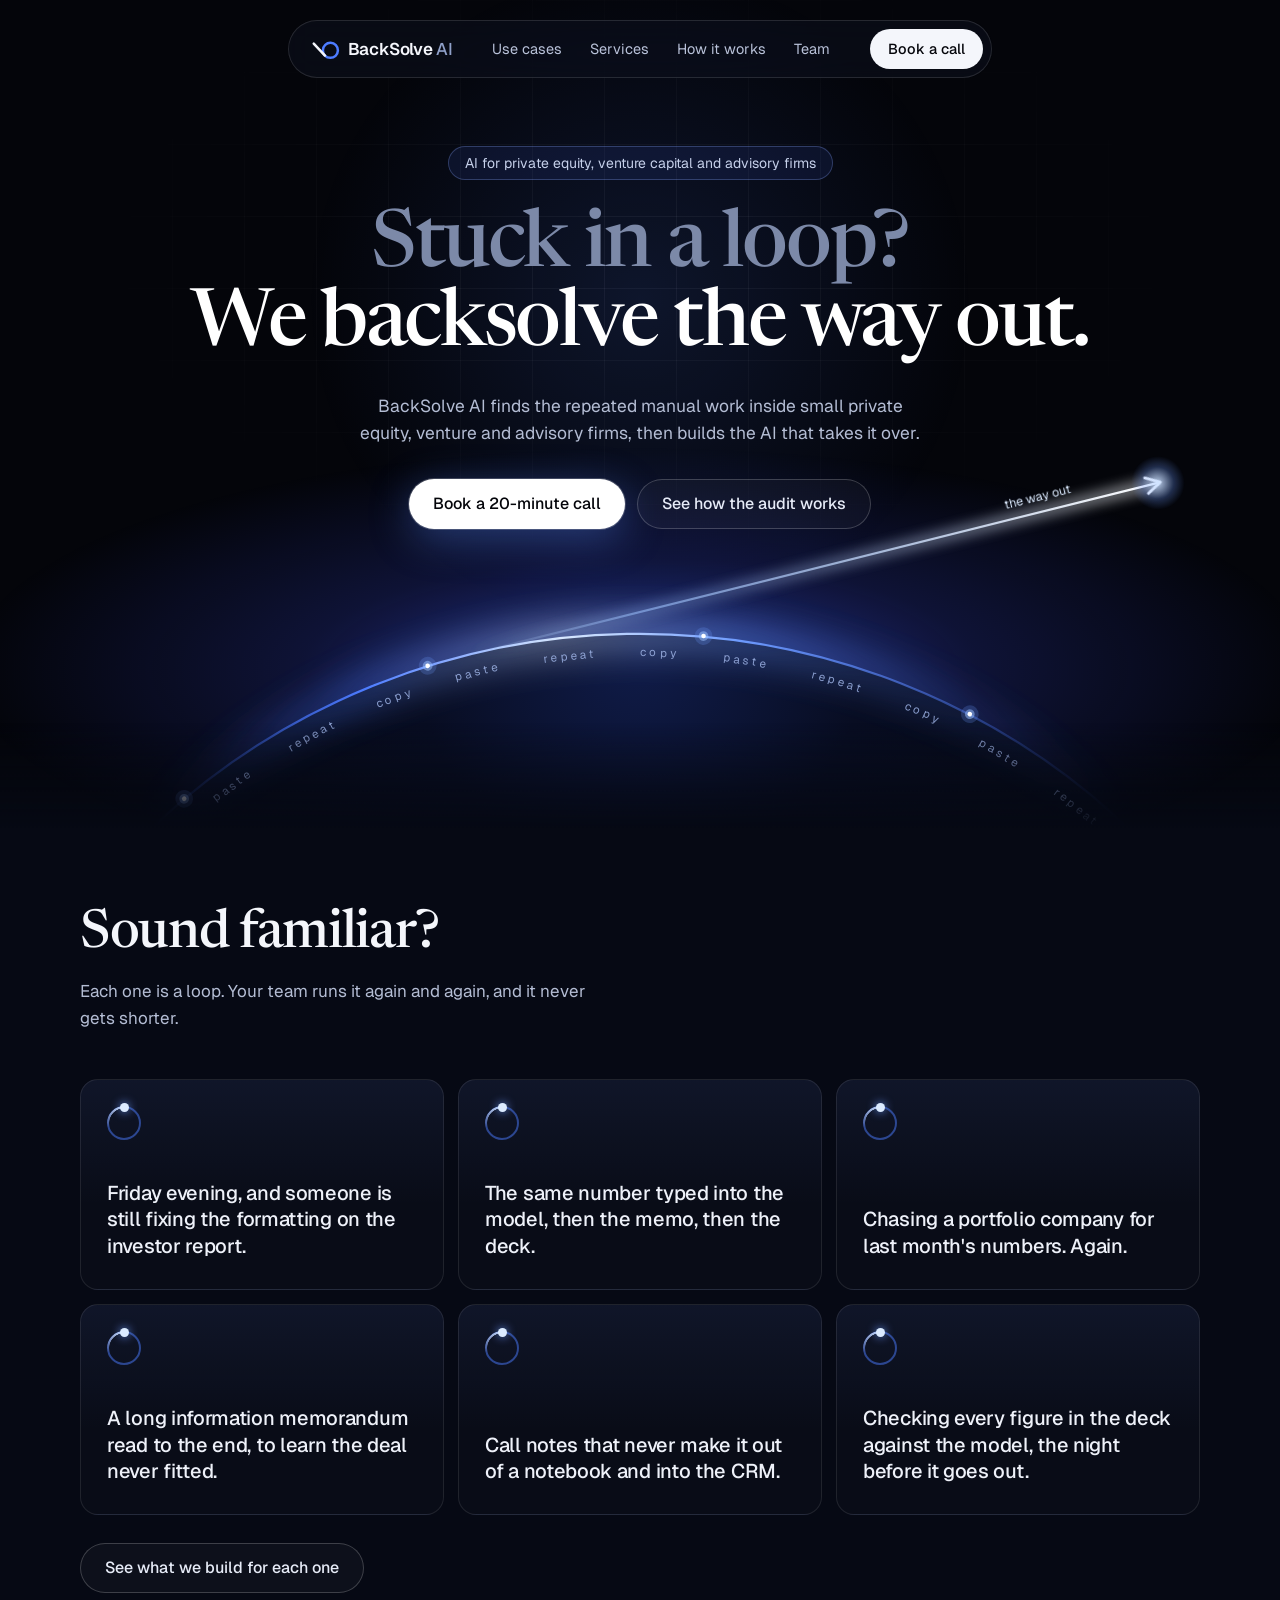
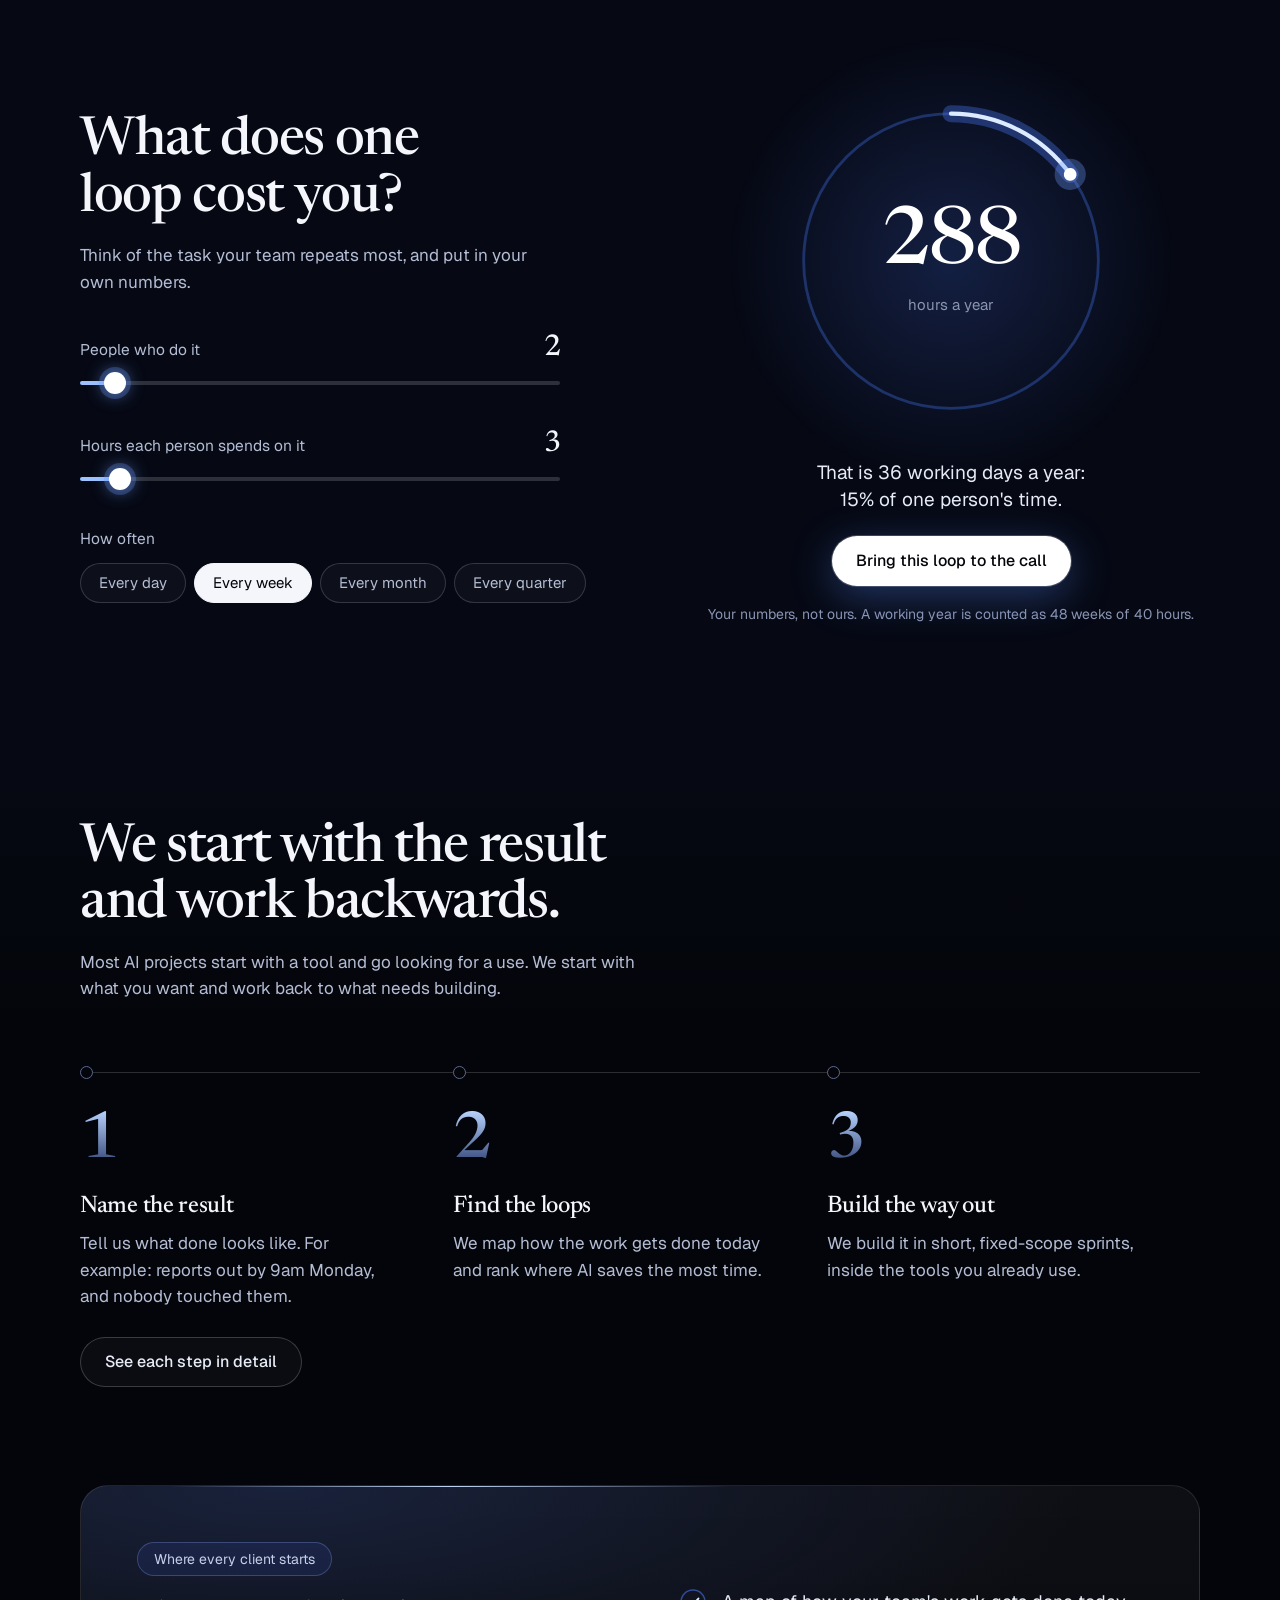
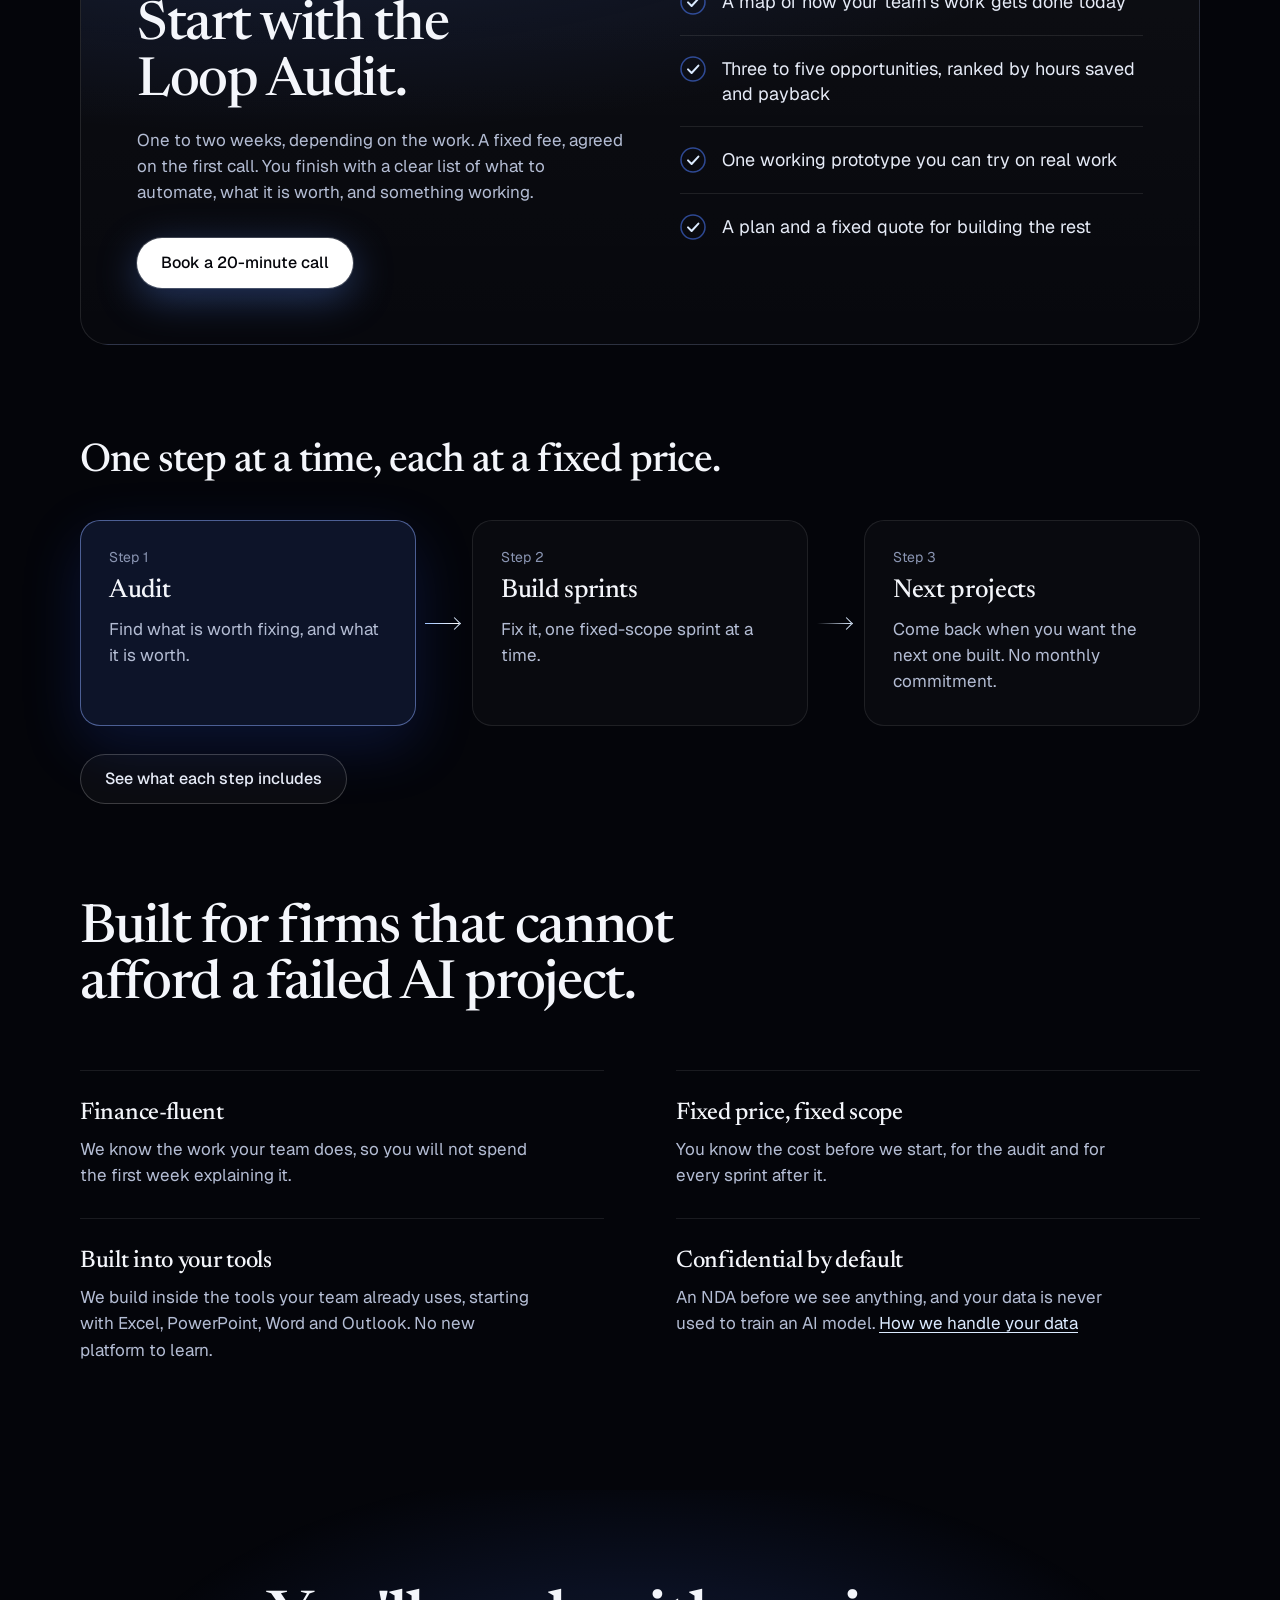
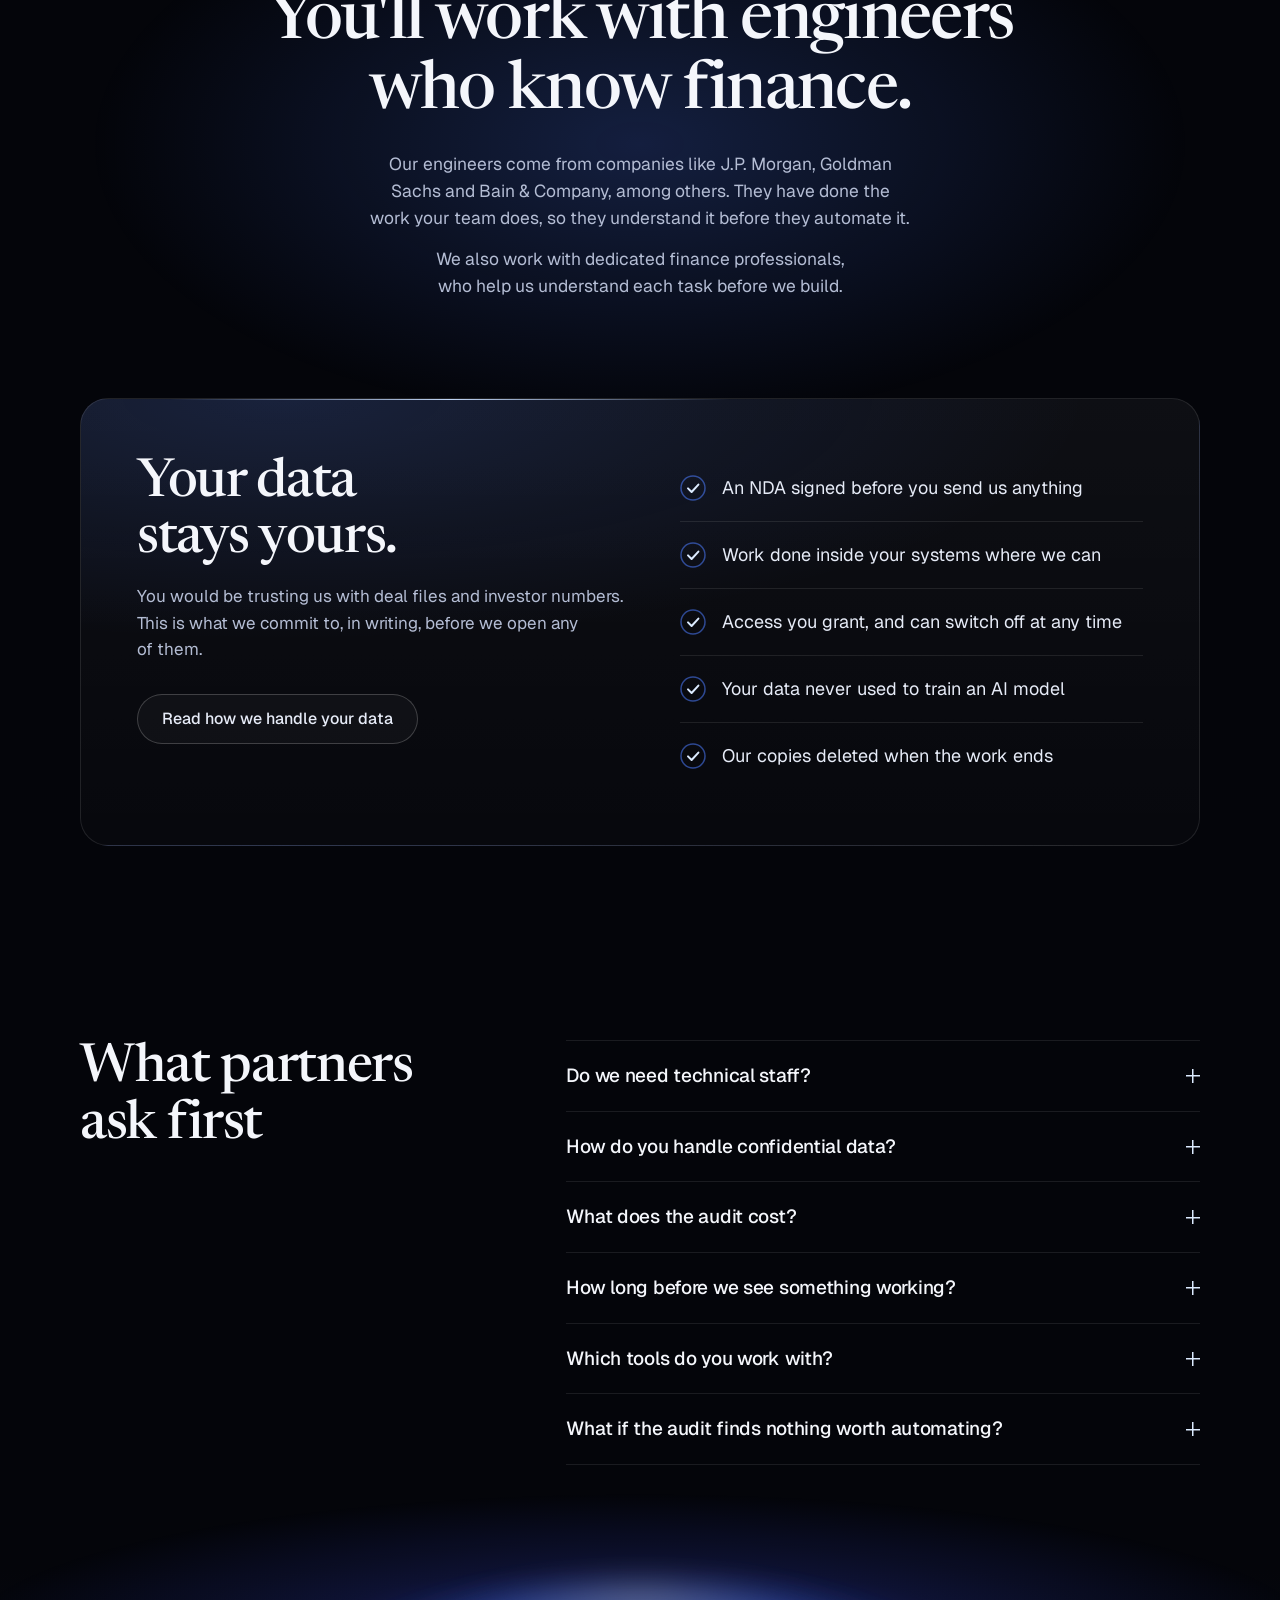
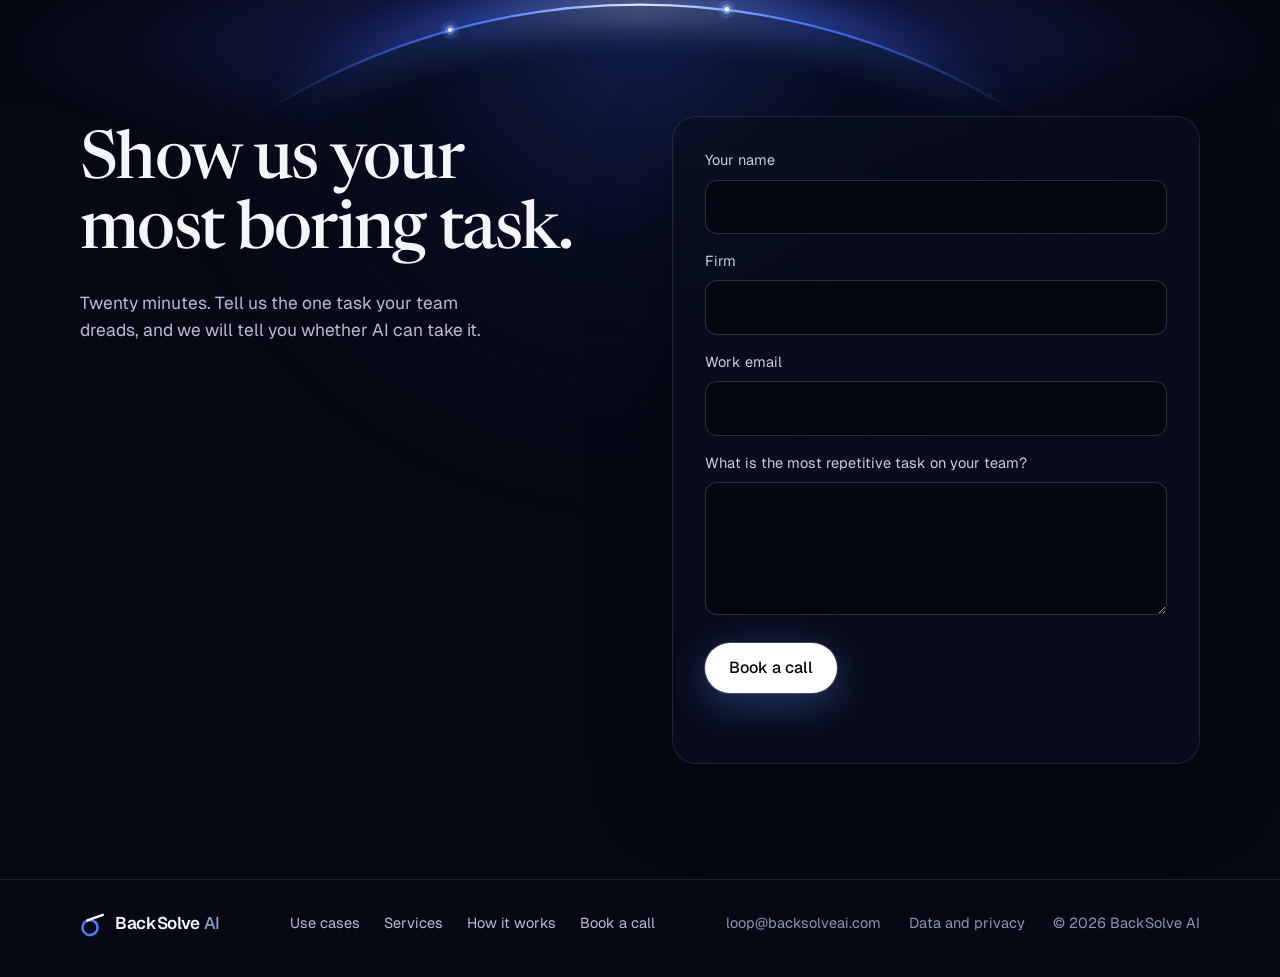
==== commit 2ff3dee2: "Go live on backsolveai.com Domain - CNAME holds backsolveai.com, which tells GitHub Pages to answer " ====
--- a/index.html
+++ b/index.html
@@ -6,9 +6,9 @@
   <title>BackSolve AI | AI for private equity, venture capital and advisory firms</title>
   <meta name="description" content="BackSolve AI finds the repeated manual work inside small private equity, venture and advisory firms, then builds the AI that takes it over.">
   <meta name="theme-color" content="#04050A">
-  <!-- TODO: remove this line at launch. It keeps search engines away while the site still has placeholders. -->
-  <meta name="robots" content="noindex">
+  <link rel="canonical" href="https://backsolveai.com/">
   <meta property="og:type" content="website">
+  <meta property="og:url" content="https://backsolveai.com/">
   <meta property="og:title" content="BackSolve AI">
   <meta property="og:description" content="Stuck in a loop? We backsolve the way out.">
   <link rel="icon" href="assets/favicon.svg" type="image/svg+xml">
@@ -277,8 +277,8 @@
         <ul class="reasons" data-stagger>
           <li><h3 class="h3">Finance-fluent</h3><p>We know the work your team does, so you will not spend the first week explaining it.</p></li>
           <li><h3 class="h3">Fixed price, fixed scope</h3><p>You know the cost before we start, for the audit and for every sprint after it.</p></li>
-          <!-- TODO: list the tools you really work in -->
-          <li><h3 class="h3">Built into your tools</h3><p>[LIST YOUR TOOLS: for example Excel, PowerPoint, email and your CRM.] No new platform to learn.</p></li>
+          <!-- The tools are the owner's answer: Microsoft 365, and whatever the team already uses. -->
+          <li><h3 class="h3">Built into your tools</h3><p>We build inside the tools your team already uses, starting with Excel, PowerPoint, Word and Outlook. No new platform to learn.</p></li>
           <!-- These are promises. Keep them in step with the "Your data" section below and with data.html. -->
           <li><h3 class="h3">Confidential by default</h3><p>An NDA before we see anything, and your data is never used to train an AI model. <a class="textlink" href="data.html">How we handle your data</a></p></li>
         </ul>
@@ -341,7 +341,7 @@
           </details>
           <details class="faq__item">
             <summary>Which tools do you work with?</summary>
-            <p>[LIST THE TOOLS YOU SUPPORT.]</p>
+            <p>Whatever your team already uses. That includes Microsoft 365: Excel, PowerPoint, Word and Outlook. If you rely on something else, tell us on the first call.</p>
           </details>
           <details class="faq__item">
             <summary>What if the audit finds nothing worth automating?</summary>
